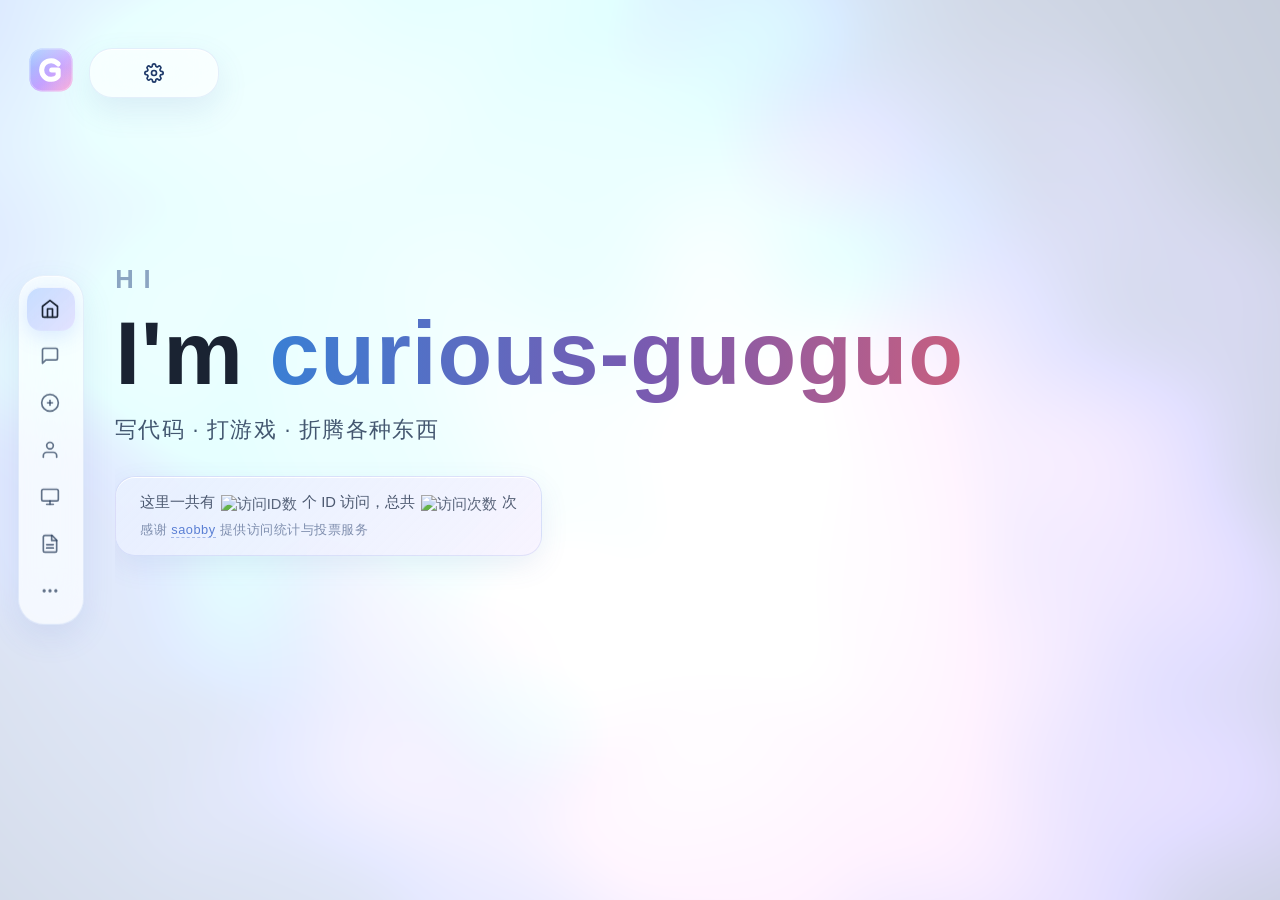
==== index.html @ ee088d53 "Add files via upload" ====
<!DOCTYPE html>
<html lang="zh-CN">
<head>
<meta charset="UTF-8">
<meta name="viewport" content="width=device-width, initial-scale=1.0, viewport-fit=cover">
<meta name="description" content="curious-guoguo 个人主页">
<meta name="author" content="curious-guoguo">
<title>curious-guoguo | 首页</title>
<link rel="icon" href="logo.svg" type="image/svg+xml">
<script>
  try {
    if (localStorage.getItem('site_lang') === 'en') {
      document.documentElement.classList.add('lang-en-pending');
      document.documentElement.lang = 'en';
    }
    var pref = localStorage.getItem('site_theme') || 'auto';
    var isDark = pref === 'dark' || (pref === 'auto' && window.matchMedia('(prefers-color-scheme: dark)').matches);
    if (!isDark) document.documentElement.dataset.theme = 'light';
  } catch (e) {}
</script>
<link rel="stylesheet" href="style.css">
</head>
<body>

<canvas id="bg-canvas" aria-hidden="true"></canvas>

<a href="#" class="site-logo" id="siteLogo" aria-label="Home">
  <img src="logo.svg" alt="" draggable="false">
</a>

<aside class="sidebar" id="sidebar">
  <ul class="sidebar-menu">
    <li><a href="#" data-slide="0" class="active">
      <svg class="icon" viewBox="0 0 24 24" fill="none" stroke="currentColor" stroke-width="2" stroke-linecap="round" stroke-linejoin="round"><path d="M3 9l9-7 9 7v11a2 2 0 0 1-2 2H5a2 2 0 0 1-2-2z"></path><polyline points="9 22 9 12 15 12 15 22"></polyline></svg>
      <span class="label" data-i18n="nav_home">首页</span></a></li>
    <li><a href="#" data-slide="1">
      <svg class="icon" viewBox="0 0 24 24" fill="none" stroke="currentColor" stroke-width="2" stroke-linecap="round" stroke-linejoin="round"><path d="M21 15a2 2 0 0 1-2 2H7l-4 4V5a2 2 0 0 1 2-2h14a2 2 0 0 1 2 2z"></path></svg>
      <span class="label" data-i18n="nav_guestbook">留言板</span></a></li>
    <li><a href="#" data-slide="2">
      <svg class="icon" viewBox="0 0 24 24" fill="none" stroke="currentColor" stroke-width="2" stroke-linecap="round" stroke-linejoin="round"><path d="M9 12h6"></path><path d="M12 9v6"></path><circle cx="12" cy="12" r="10"></circle></svg>
      <span class="label" data-i18n="nav_vote">打榜</span></a></li>
    <li><a href="#" data-slide="3">
      <svg class="icon" viewBox="0 0 24 24" fill="none" stroke="currentColor" stroke-width="2" stroke-linecap="round" stroke-linejoin="round"><path d="M20 21v-2a4 4 0 0 0-4-4H8a4 4 0 0 0-4 4v2"></path><circle cx="12" cy="7" r="4"></circle></svg>
      <span class="label" data-i18n="nav_about">关于我</span></a></li>
    <li><a href="#" data-slide="4">
      <svg class="icon" viewBox="0 0 24 24" fill="none" stroke="currentColor" stroke-width="2" stroke-linecap="round" stroke-linejoin="round"><rect x="2" y="3" width="20" height="14" rx="2" ry="2"></rect><line x1="8" y1="21" x2="16" y2="21"></line><line x1="12" y1="17" x2="12" y2="21"></line></svg>
      <span class="label" data-i18n="nav_arcade">游乐场</span></a></li>
    <li><a href="#" data-slide="5">
      <svg class="icon" viewBox="0 0 24 24" fill="none" stroke="currentColor" stroke-width="2" stroke-linecap="round" stroke-linejoin="round"><path d="M14.5 2H6a2 2 0 0 0-2 2v16a2 2 0 0 0 2 2h12a2 2 0 0 0 2-2V7.5L14.5 2z"></path><polyline points="14 2 14 8 20 8"></polyline><line x1="16" y1="13" x2="8" y2="13"></line><line x1="16" y1="17" x2="8" y2="17"></line></svg>
      <span class="label" data-i18n="nav_tools">百宝箱</span></a></li>
    <li><a href="#" data-slide="6">
      <svg class="icon" viewBox="0 0 24 24" fill="none" stroke="currentColor" stroke-width="2" stroke-linecap="round" stroke-linejoin="round"><circle cx="12" cy="12" r="1"></circle><circle cx="19" cy="12" r="1"></circle><circle cx="5" cy="12" r="1"></circle></svg>
      <span class="label" data-i18n="nav_secret">隐藏关</span></a></li>
  </ul>
</aside>

<div class="mobile-drawer-overlay" id="mobileDrawerOverlay"></div>

<nav class="mobile-bottom-nav" id="mobileBottomNav">
  <div class="nav-shortcuts">
    <a href="#" class="nav-item active" data-slide="0">
      <svg viewBox="0 0 24 24" fill="none" stroke="currentColor" stroke-width="2" stroke-linecap="round" stroke-linejoin="round"><path d="M3 9l9-7 9 7v11a2 2 0 0 1-2 2H5a2 2 0 0 1-2-2z"></path><polyline points="9 22 9 12 15 12 15 22"></polyline></svg>
      <span data-i18n="nav_home">首页</span>
    </a>
    <a href="#" class="nav-item" data-slide="1">
      <svg viewBox="0 0 24 24" fill="none" stroke="currentColor" stroke-width="2" stroke-linecap="round" stroke-linejoin="round"><path d="M21 15a2 2 0 0 1-2 2H7l-4 4V5a2 2 0 0 1 2-2h14a2 2 0 0 1 2 2z"></path></svg>
      <span data-i18n="nav_guestbook">留言板</span>
    </a>
    <a href="#" class="nav-item" data-slide="4">
      <svg viewBox="0 0 24 24" fill="none" stroke="currentColor" stroke-width="2" stroke-linecap="round" stroke-linejoin="round"><rect x="2" y="3" width="20" height="14" rx="2" ry="2"></rect><line x1="8" y1="21" x2="16" y2="21"></line><line x1="12" y1="17" x2="12" y2="21"></line></svg>
      <span data-i18n="nav_arcade">游乐场</span>
    </a>
    <div class="nav-item" id="mobileMoreBtn" role="button" tabindex="0"
         aria-expanded="false" aria-controls="mobileNavExpanded" aria-label="More">
      <svg viewBox="0 0 24 24" fill="none" stroke="currentColor" stroke-width="2" stroke-linecap="round" stroke-linejoin="round"><circle cx="12" cy="12" r="1"></circle><circle cx="19" cy="12" r="1"></circle><circle cx="5" cy="12" r="1"></circle></svg>
      <span data-i18n="nav_more">更多</span>
    </div>
  </div>

  <div class="nav-expanded" id="mobileNavExpanded" aria-hidden="true">
    <div class="drawer-divider"></div>

    <!-- 九宫格（含设置格，跨两列） -->
    <div class="grid-menu" id="mobileGridMenu">
      <a href="#" data-slide="0" class="grid-item">
        <svg viewBox="0 0 24 24" fill="none" stroke="currentColor" stroke-width="2" stroke-linecap="round" stroke-linejoin="round"><path d="M3 9l9-7 9 7v11a2 2 0 0 1-2 2H5a2 2 0 0 1-2-2z"></path><polyline points="9 22 9 12 15 12 15 22"></polyline></svg>
        <span data-i18n="nav_home">首页</span>
      </a>
      <a href="#" data-slide="1" class="grid-item">
        <svg viewBox="0 0 24 24" fill="none" stroke="currentColor" stroke-width="2" stroke-linecap="round" stroke-linejoin="round"><path d="M21 15a2 2 0 0 1-2 2H7l-4 4V5a2 2 0 0 1 2-2h14a2 2 0 0 1 2 2z"></path></svg>
        <span data-i18n="nav_guestbook">留言板</span>
      </a>
      <a href="#" data-slide="4" class="grid-item">
        <svg viewBox="0 0 24 24" fill="none" stroke="currentColor" stroke-width="2" stroke-linecap="round" stroke-linejoin="round"><rect x="2" y="3" width="20" height="14" rx="2" ry="2"></rect><line x1="8" y1="21" x2="16" y2="21"></line><line x1="12" y1="17" x2="12" y2="21"></line></svg>
        <span data-i18n="nav_arcade">游乐场</span>
      </a>
      <a href="#" data-slide="2" class="grid-item">
        <svg viewBox="0 0 24 24" fill="none" stroke="currentColor" stroke-width="2" stroke-linecap="round" stroke-linejoin="round"><path d="M9 12h6"></path><path d="M12 9v6"></path><circle cx="12" cy="12" r="10"></circle></svg>
        <span data-i18n="nav_vote">打榜</span>
      </a>
      <a href="#" data-slide="3" class="grid-item">
        <svg viewBox="0 0 24 24" fill="none" stroke="currentColor" stroke-width="2" stroke-linecap="round" stroke-linejoin="round"><path d="M20 21v-2a4 4 0 0 0-4-4H8a4 4 0 0 0-4 4v2"></path><circle cx="12" cy="7" r="4"></circle></svg>
        <span data-i18n="nav_about">关于我</span>
      </a>
      <a href="#" data-slide="5" class="grid-item">
        <svg viewBox="0 0 24 24" fill="none" stroke="currentColor" stroke-width="2" stroke-linecap="round" stroke-linejoin="round"><path d="M14.5 2H6a2 2 0 0 0-2 2v16a2 2 0 0 0 2 2h12a2 2 0 0 0 2-2V7.5L14.5 2z"></path><polyline points="14 2 14 8 20 8"></polyline><line x1="16" y1="13" x2="8" y2="13"></line><line x1="16" y1="17" x2="8" y2="17"></line></svg>
        <span data-i18n="nav_tools">百宝箱</span>
      </a>
      <a href="#" data-slide="6" class="grid-item">
        <svg viewBox="0 0 24 24" fill="none" stroke="currentColor" stroke-width="2" stroke-linecap="round" stroke-linejoin="round"><circle cx="12" cy="12" r="1"></circle><circle cx="19" cy="12" r="1"></circle><circle cx="5" cy="12" r="1"></circle></svg>
        <span data-i18n="nav_secret">隐藏关</span>
      </a>
      <button type="button" class="grid-item grid-item-settings" id="mobileSettingsBtn" aria-expanded="false">
        <svg viewBox="0 0 24 24" fill="none" stroke="currentColor" stroke-width="2" stroke-linecap="round" stroke-linejoin="round">
          <circle cx="12" cy="12" r="3"></circle>
          <path d="M19.4 15a1.65 1.65 0 0 0 .33 1.82l.06.06a2 2 0 0 1-2.83 2.83l-.06-.06a1.65 1.65 0 0 0-1.82-.33 1.65 1.65 0 0 0-1 1.51V21a2 2 0 0 1-4 0v-.09A1.65 1.65 0 0 0 9 19.4a1.65 1.65 0 0 0-1.82.33l-.06.06a2 2 0 0 1-2.83-2.83l.06-.06a1.65 1.65 0 0 0 .33-1.82 1.65 1.65 0 0 0-1.51-1H3a2 2 0 0 1 0-4h.09A1.65 1.65 0 0 0 4.6 9a1.65 1.65 0 0 0-.33-1.82l-.06-.06a2 2 0 0 1 2.83-2.83l.06.06a1.65 1.65 0 0 0 1.82.33H9a1.65 1.65 0 0 0 1-1.51V3a2 2 0 0 1 4 0v.09a1.65 1.65 0 0 0 1 1.51 1.65 1.65 0 0 0 1.82-.33l.06-.06a2 2 0 0 1 2.83 2.83l-.06.06a1.65 1.65 0 0 0-.33 1.82V9a1.65 1.65 0 0 0 1.51 1H21a2 2 0 0 1 0 4h-.09a1.65 1.65 0 0 0-1.51 1z"></path>
        </svg>
        <span data-i18n="settings_label">设置</span>
      </button>
    </div>

    <!-- 移动端设置面板（A：九宫格替换） -->
    <div class="mobile-settings-panel is-hidden" id="mobileSettingsPanel">
      <button type="button" class="mobile-settings-back" id="mobileSettingsBack">
        <svg viewBox="0 0 24 24" width="18" height="18" fill="none" stroke="currentColor" stroke-width="2" stroke-linecap="round" stroke-linejoin="round"><polyline points="15 18 9 12 15 6"></polyline></svg>
        <span data-i18n="settings_back">返回</span>
      </button>
      <div class="mobile-settings-group">
        <button type="button" class="mobile-settings-trigger" data-target="mobileSubLang" aria-expanded="false">
          <svg viewBox="0 0 24 24" width="18" height="18" fill="none" stroke="currentColor" stroke-width="2" stroke-linecap="round" stroke-linejoin="round"><circle cx="12" cy="12" r="10"></circle><line x1="2" y1="12" x2="22" y2="12"></line><path d="M12 2a15.3 15.3 0 0 1 4 10 15.3 15.3 0 0 1-4 10 15.3 15.3 0 0 1-4-10 15.3 15.3 0 0 1 4-10z"></path></svg>
          <span data-i18n="settings_lang">语言</span>
          <svg class="chevron" viewBox="0 0 24 24" width="16" height="16" fill="none" stroke="currentColor" stroke-width="2" stroke-linecap="round" stroke-linejoin="round"><polyline points="6 9 12 15 18 9"></polyline></svg>
        </button>
        <div class="mobile-settings-sub" id="mobileSubLang"></div>
      </div>
      <div class="mobile-settings-group">
        <button type="button" class="mobile-settings-trigger" data-target="mobileSubTheme" aria-expanded="false">
          <svg viewBox="0 0 24 24" width="18" height="18" fill="none" stroke="currentColor" stroke-width="2" stroke-linecap="round" stroke-linejoin="round"><circle cx="12" cy="12" r="10"></circle><path d="M12 2a7 7 0 0 0 0 14c1.5 0 2-1 2-2s-.5-1-2-1a5 5 0 0 1 0-10z" fill="currentColor" stroke="none"></path></svg>
          <span data-i18n="settings_theme">外观</span>
          <svg class="chevron" viewBox="0 0 24 24" width="16" height="16" fill="none" stroke="currentColor" stroke-width="2" stroke-linecap="round" stroke-linejoin="round"><polyline points="6 9 12 15 18 9"></polyline></svg>
        </button>
        <div class="mobile-settings-sub" id="mobileSubTheme"></div>
      </div>
    </div>
  </div>
</nav>

<main class="deck" id="deck">

  <section class="slide active">
    <div class="slide-body hero-body">
      <div class="hero">
        <div class="hero-greet rise">Hi</div>
        <h1 class="hero-title rise">I'm <span class="grad">curious-guoguo</span></h1>
        <p class="hero-sub rise" data-i18n="hero_sub">写代码 · 打游戏 · 折腾各种东西</p>

        <div class="home-stat rise">
          <div class="visit">
            <span data-i18n="home_visit_1">这里一共有</span>
            <img src="https://w.saobby.com/w/50x439dc" alt="访问ID数" data-i18n-alt="alt_visit_id">
            <span data-i18n="home_visit_2">个 ID 访问，总共</span>
            <img src="https://w.saobby.com/w/x6o8wm41" alt="访问次数" data-i18n-alt="alt_visit_count">
            <span data-i18n="home_visit_3">次</span>
          </div>
          <div class="thanks" data-i18n-html="home_thanks">感谢 <a href="https://www.saobby.com/" target="_blank" rel="noopener">saobby</a> 提供访问统计与投票服务</div>
        </div>
      </div>
    </div>
  </section>

  <section class="slide">
    <h2 class="slide-title" data-i18n="nav_guestbook">留言板</h2>
    <div class="slide-body">
      <div class="giscus" style="margin-top: 1rem;">
        <noscript>留言板需要 JavaScript 支持。</noscript>
      </div>
    </div>
  </section>

  <section class="slide">
    <h2 class="slide-title" data-i18n="title_vote">打榜投票</h2>
    <div class="slide-body">
      <div class="vote-grid">
        <a class="vote-card" href="https://vote.saobby.com/v/maNz2mYg/0" target="_blank" rel="noopener">
          <div class="vote-thumb"><img src="https://vote.saobby.com/i/maNz2mYg/0" alt="蒟蒻" data-i18n-alt="vote_1" loading="lazy"></div>
          <div class="vote-info"><span class="vote-name" data-i18n="vote_1">蒟蒻</span><span class="vote-btn" data-i18n="vote_btn">去投票 →</span></div>
        </a>
        <a class="vote-card" href="https://vote.saobby.com/v/maNz2mYg/1" target="_blank" rel="noopener">
          <div class="vote-thumb"><img src="https://vote.saobby.com/i/maNz2mYg/1" alt="老六" data-i18n-alt="vote_2" loading="lazy"></div>
          <div class="vote-info"><span class="vote-name" data-i18n="vote_2">老六</span><span class="vote-btn" data-i18n="vote_btn">去投票 →</span></div>
        </a>
        <a class="vote-card" href="https://vote.saobby.com/v/maNz2mYg/2" target="_blank" rel="noopener">
          <div class="vote-thumb"><img src="https://vote.saobby.com/i/maNz2mYg/2" alt="大佬六" data-i18n-alt="vote_3" loading="lazy"></div>
          <div class="vote-info"><span class="vote-name" data-i18n="vote_3">大佬六</span><span class="vote-btn" data-i18n="vote_btn">去投票 →</span></div>
        </a>
      </div>
    </div>
  </section>

  <section class="slide">
    <h2 class="slide-title" data-i18n="nav_about">关于我</h2>
    <div class="slide-body">
      <div class="card-container">
        <a class="link-card" href="https://space.bilibili.com/3546821257333694" target="_blank" rel="noopener">
          <div class="link-title">
            <img src="https://www.bilibili.com/favicon.ico" class="card-favicon" alt="Bilibili">
            bilibili
          </div>
          <div class="desc" data-i18n="desc_bili">我的B站个人空间</div>
        </a>
        <a class="link-card" href="https://github.com/curious-guoguo" target="_blank" rel="noopener">
          <div class="link-title">
            <img src="https://github.com/favicon.ico" class="card-favicon" alt="GitHub">
            GitHub
          </div>
          <div class="desc" data-i18n="desc_github">我的开源代码仓库</div>
        </a>
        <a class="link-card" href="https://www.ccw.site/student/685528f84b57da1266fa5bab" target="_blank" rel="noopener">
          <div class="link-title">
            <img src="https://m.ccw.site/community/images/head-logo-v3.png" class="card-logo-wide" alt="CCW">
            <span data-i18n="card_ccw">共创世界</span>
          </div>
          <div class="desc" data-i18n="desc_ccw">共创世界个人主页</div>
        </a>
        <a class="link-card" href="https://www.luogu.com.cn/user/949470" target="_blank" rel="noopener">
          <div class="link-title">
            <img src="https://www.luogu.com.cn/favicon.ico" class="card-favicon" alt="Luogu">
            <span data-i18n="card_luogu">洛谷</span>
          </div>
          <div class="desc" data-i18n="desc_luogu">洛谷编程平台个人主页</div>
        </a>
        <a class="link-card" href="mailto:guoguogg2014@163.com">
          <div class="link-title">
            <svg class="card-icon" viewBox="0 0 24 24" fill="none" stroke="currentColor" stroke-width="2" stroke-linecap="round" stroke-linejoin="round"><path d="M4 4h16c1.1 0 2 .9 2 2v12c0 1.1-.9 2-2 2H4c-1.1 0-2-.9-2-2V6c0-1.1.9-2 2-2z"></path><polyline points="22,6 12,13 2,6"></polyline></svg>
            <span data-i18n="card_email">联系邮箱</span>
          </div>
          <div class="desc">guoguogg2014@163.com</div>
        </a>
      </div>
    </div>
  </section>

  <section class="slide">
    <h2 class="slide-title" data-i18n="nav_arcade">游乐场</h2>
    <div class="slide-body">
      <div class="card-container">
        <div class="link-card" role="button" tabindex="0" data-copy="chrome://dino/">
          <div class="link-title" data-i18n="card_dino">chrome小恐龙</div>
          <div class="desc" data-i18n="desc_dino">点击复制链接后用 Chrome 打开</div>
        </div>
        <a class="link-card" href="https://tafang123.com/" target="_blank" rel="noopener">
          <div class="link-title" data-i18n="card_td1">塔防（1）</div>
          <div class="desc" data-i18n="desc_td1">经典塔防小游戏</div>
        </a>
        <a class="link-card" href="https://yorg.io/" target="_blank" rel="noopener">
          <div class="link-title">
            <img src="https://yorg.io/favicon.ico" class="card-favicon" alt="Yorg">
            <span data-i18n="card_td2">塔防（2）</span>
          </div>
          <div class="desc" data-i18n="desc_td2">Yorg 塔防在线游玩</div>
        </a>
        <a class="link-card" href="https://yorg3.io/" target="_blank" rel="noopener">
          <div class="link-title">
            <img src="https://yorg3.io/favicon.ico" class="card-favicon" alt="Yorg3">
            <span data-i18n="card_td3">塔防（3）</span>
          </div>
          <div class="desc" data-i18n="desc_td3">Yorg3 塔防游戏</div>
        </a>
        <a class="link-card" href="https://florr.io/" target="_blank" rel="noopener">
          <div class="link-title">
            <img src="https://florr.io/favicon.ico" class="card-favicon" alt="Florr">
            <span data-i18n="card_florr">花朵</span>
          </div>
          <div class="desc" data-i18n="desc_florr">Florr.io 花朵生存游戏</div>
        </a>
        <a class="link-card" href="https://poki.com" target="_blank" rel="noopener">
          <div class="link-title">
            <img src="https://poki.com/favicon.ico" class="card-favicon" alt="Poki">
            poki
          </div>
          <div class="desc" data-i18n="desc_poki">在线免费小游戏平台</div>
        </a>
        <a class="link-card" href="https://slay.one/" target="_blank" rel="noopener">
          <div class="link-title">slay.one</div>
          <div class="desc" data-i18n="desc_slay">多人在线射击 IO 游戏</div>
        </a>
      </div>
    </div>
  </section>

  <section class="slide">
    <h2 class="slide-title" data-i18n="nav_tools">百宝箱</h2>
    <div class="slide-body">
      <div class="card-container">
        <a class="link-card" href="https://tool.lu/" target="_blank" rel="noopener">
          <div class="link-title">
            <img src="https://tool.lu/favicon.ico" class="card-favicon" alt="Tool.lu">
            <span data-i18n="card_tool1">综合工具箱</span>
          </div>
          <div class="desc" data-i18n="desc_tool1">tool.lu 在线工具集</div>
        </a>
        <a class="link-card" href="https://ssoier.cn/" target="_blank" rel="noopener">
          <div class="link-title">
            <img src="https://ssoier.cn/favicon.ico" class="card-favicon" alt="Ssoier">
            <span data-i18n="card_tool2">信奥工具</span>
          </div>
          <div class="desc" data-i18n="desc_tool2">ssoier 学习与工具站</div>
        </a>
        <a class="link-card" href="https://www.saobby.com/" target="_blank" rel="noopener">
          <div class="link-title">
            <img src="https://www.saobby.com/favicon.ico" class="card-favicon" alt="Saobby">
            <span data-i18n="card_tool3">建站工具</span>
          </div>
          <div class="desc" data-i18n="desc_tool3">saobby 建站服务平台</div>
        </a>
        <a class="link-card" href="https://note.ms/" target="_blank" rel="noopener">
          <div class="link-title" data-i18n="card_tool4">云端剪贴板</div>
          <div class="desc" data-i18n="desc_tool4">note.ms 在线文本分享</div>
        </a>
        <a class="link-card" href="https://easychuan.cn/" target="_blank" rel="noopener">
          <div class="link-title">
            <img src="https://static.easychuan.cn/favicon.png" class="card-favicon" alt="EasyChuan">
            <span data-i18n="card_tool5">轻松传</span>
          </div>
          <div class="desc" data-i18n="desc_tool5">跨设备文件极速传输</div>
        </a>
        <a class="link-card" href="https://chat.deepseek.com/sign_in" target="_blank" rel="noopener">
          <div class="link-title">
            <img src="https://fe-static.deepseek.com/chat/favicon.svg" class="card-favicon" alt="DeepSeek">
            DeepSeek AI
          </div>
          <div class="desc" data-i18n="desc_tool6">深度求索对话大模型</div>
        </a>
      </div>
    </div>
  </section>

  <section class="slide" id="other-slide">
    <h2 class="slide-title" data-i18n="nav_secret">隐藏关</h2>
    <div class="slide-body" id="otherSlideBody">
      <div class="card-container" id="otherContainer" style="position: relative;">
        <div class="link-card" id="trapCard" role="button" tabindex="0"
             aria-label="长按 3 秒解锁隐藏彩蛋"
             style="position: relative; overflow: hidden;">
          <div class="link-title" style="color: #ff7b7b;" data-i18n="card_trap">千万别点</div>
          <div id="trapProgress" style="position: absolute; bottom: 0; left: 0; height: 4px; width: 0%; background: #ff4d4d; transition: width 0.05s linear;"></div>
        </div>
        <div id="festival-cards-holder" style="display: contents;"></div>
      </div>
    </div>
  </section>
</main>

<script src="lang.js"></script>
<script src="main.js"></script>
</body>
</html>
---- style.css ----
/* =========================================================
   基础
   ========================================================= */
* { margin: 0; padding: 0; box-sizing: border-box; }

:root {
  --ink: #eef3ff;
  --ink-2: rgba(230, 238, 255, .82);
  --ink-3: rgba(190, 205, 230, .58);
  --accent: #9cc4ff;
  --bounce: cubic-bezier(.34, 1.56, .64, 1);
  --bounce-soft: cubic-bezier(.22, 1.2, .36, 1);

  --slide-pad-top: clamp(30px, 5vh, 64px);
  --slide-title-size: clamp(1.8rem, 3.2vw, 2.7rem);
  --slide-title-line: 1.2;
}

html, body {
  height: 100%;
  min-height: -webkit-fill-available;
  overscroll-behavior: none;
}

body {
  font-family: -apple-system, "PingFang SC", "Microsoft YaHei", sans-serif;
  background: #05070d;
  color: var(--ink);
  overflow: hidden;
  -webkit-tap-highlight-color: transparent;
  user-select: none;
  -webkit-user-select: none;
  -webkit-touch-callout: none;
}

html.lang-en-pending [data-i18n],
html.lang-en-pending [data-i18n-html] { visibility: hidden; }

#bg-canvas {
  position: fixed; top: 0; left: 0;
  width: 100vw;
  height: 100vh;
  height: 100dvh;
  z-index: -2; pointer-events: none;
}

/* =========================================================
   站点 Logo
   ========================================================= */
.site-logo {
  position: fixed;
  top: calc(var(--slide-pad-top) + var(--slide-title-size) * var(--slide-title-line) / 2 - 23px);
  left: calc(28px + env(safe-area-inset-left, 0px));
  width: 46px;
  height: 46px;
  z-index: 1000;
  display: flex;
  align-items: center;
  justify-content: center;
  transition: transform .4s var(--bounce);
  -webkit-tap-highlight-color: transparent;
}
.site-logo img {
  width: 100%;
  height: 100%;
  object-fit: contain;
  display: block;
  user-select: none;
  -webkit-user-drag: none;
}
.site-logo:hover  { transform: scale(1.08) rotate(-8deg); }
.site-logo:active { transform: scale(.94); }

.card-favicon { width: 20px; height: 20px; flex: 0 0 20px; object-fit: contain; }
.card-logo-wide { height: 20px; width: auto; max-width: 60px; flex: 0 0 auto; object-fit: contain; }

/* =========================================================
   桌面端侧边栏
   ========================================================= */
.sidebar {
  position: fixed;
  left: calc(18px + env(safe-area-inset-left, 0px));
  top: 50%; transform: translateY(-50%);
  width: 66px; max-height: calc(100vh - 80px); padding: .7rem .5rem;
  border-radius: 26px;
  background: rgba(255,255,255,.08);
  backdrop-filter: blur(24px) saturate(180%); -webkit-backdrop-filter: blur(24px) saturate(180%);
  border: 1px solid rgba(255,255,255,.15);
  box-shadow: 0 20px 60px rgba(0,0,0,.45), inset 0 1px 0 rgba(255,255,255,.35);
  overflow-x: hidden; overflow-y: auto;
  transition: width .38s var(--bounce-soft); z-index: 120;
}
.sidebar::-webkit-scrollbar { width: 0; }
.sidebar:hover { width: 208px; }

.sidebar-menu { list-style: none; display: flex; flex-direction: column; gap: 3px; }
.sidebar-menu a {
  display: flex; align-items: center; gap: 13px;
  height: 44px; padding: 0 13px; border-radius: 14px;
  color: rgba(220, 232, 255, .72); text-decoration: none;
  white-space: nowrap; font-size: .95rem;
  transition: background .25s, color .25s, transform .35s var(--bounce);
}
.sidebar-menu a:hover { background: rgba(255,255,255,.1); color: #fff; transform: translateX(3px); }
.sidebar-menu a.active {
  background: linear-gradient(135deg, rgba(140,180,255,.30), rgba(196,160,255,.20));
  color: #fff; box-shadow: inset 0 1px 0 rgba(255,255,255,.35), 0 6px 20px rgba(120,160,255,.22);
}
.sidebar-menu .icon { width: 20px; height: 20px; flex: 0 0 20px; transition: transform .35s var(--bounce); }
.sidebar-menu a:hover .icon { transform: scale(1.08); }
.sidebar-menu .label { opacity: 0; transform: translateX(-6px); transition: opacity .2s .04s, transform .3s var(--bounce-soft); }
.sidebar:hover .label { opacity: 1; transform: translateX(0); }

.mobile-bottom-nav, .mobile-drawer-overlay { display: none; }

/* =========================================================
   舞台 / 幻灯片
   ========================================================= */
.deck {
  position: relative; width: 100vw;
  height: 100vh;
  height: 100dvh;
  overflow: hidden; isolation: isolate;
}

.slide {
  position: absolute; inset: 0; display: flex; flex-direction: column;
  padding: var(--slide-pad-top) clamp(20px, 4vw, 56px) 0 clamp(104px, 9vw, 134px);
  opacity: 0; visibility: hidden; transform: translateY(16px) scale(.988);
  transition: opacity .42s ease, transform .55s var(--bounce-soft), visibility 0s .42s, padding-left .38s var(--bounce-soft);
  overflow: hidden; z-index: 1;
  will-change: padding-left;
}
.slide.active {
  opacity: 1; visibility: visible; transform: none;
  transition: opacity .5s ease, transform .6s var(--bounce-soft), visibility 0s, padding-left .38s var(--bounce-soft);
  z-index: 2;
}
.sidebar:hover ~ .deck .slide { padding-left: 276px; }

.slide-body {
  flex: 1; min-height: 0; overflow-y: auto; overflow-x: hidden;
  -webkit-overflow-scrolling: touch;
  padding-bottom: 104px; padding-right: 6px;
  scrollbar-width: thin; scrollbar-color: rgba(140,180,255,.3) transparent;
  user-select: text;
  -webkit-user-select: text;
}
.slide-body::-webkit-scrollbar { width: 8px; }
.slide-body::-webkit-scrollbar-track { background: transparent; }
.slide-body::-webkit-scrollbar-thumb { background: rgba(140,180,255,.28); border-radius: 4px; }
.slide-body::-webkit-scrollbar-thumb:hover { background: rgba(140,180,255,.45); }

.slide-title {
  font-size: var(--slide-title-size);
  line-height: var(--slide-title-line);
  font-weight: 800;
  letter-spacing: .01em; margin-bottom: 1.6rem; flex: 0 0 auto;
  background: linear-gradient(90deg, #eef3ff, #b9d0ff 60%, #d4bcff);
  -webkit-background-clip: text; background-clip: text; -webkit-text-fill-color: transparent;
}

/* =========================================================
   卡片
   ========================================================= */
.card-container {
  display: grid;
  grid-template-columns: repeat(auto-fill, minmax(238px, 1fr));
  gap: 1rem;
  align-items: start;
}

.link-card {
  position: relative; display: block; padding: 1.15rem 1.25rem; border-radius: 20px;
  text-decoration: none; color: inherit; cursor: pointer; overflow: hidden;
  background: linear-gradient(135deg, rgba(255,255,255,.12) 0%, rgba(255,255,255,.03) 100%);
  border: 1px solid rgba(255,255,255,.15);
  box-shadow: 0 10px 30px rgba(0,0,0,.3), inset 0 1px 0 rgba(255,255,255,.2);
  transition: transform .38s var(--bounce), box-shadow .38s, border-color .38s, background .38s;
  touch-action: manipulation;
}
.link-card:hover {
  transform: translateY(-6px) scale(1.012);
  background: linear-gradient(135deg, rgba(255,255,255,.18) 0%, rgba(255,255,255,.06) 100%);
  border-color: rgba(255,255,255,.3);
  box-shadow: 0 20px 40px rgba(0,0,0,.5), inset 0 1px 0 rgba(255,255,255,.4);
}
.link-card:active { transform: translateY(-2px) scale(.998); }
.link-title { display: flex; align-items: center; gap: 10px; font-size: 1.02rem; font-weight: 600; color: #dce9ff; line-height: 1.35; }
.card-icon { width: 21px; height: 21px; flex: 0 0 21px; color: var(--accent); }
.link-card .desc { font-size: .84rem; color: var(--ink-3); margin-top: .55rem; line-height: 1.55; }

.link-card[role="button"]:focus-visible {
  outline: 2px solid var(--accent);
  outline-offset: 3px;
}

#trapCard {
  user-select: none;
  -webkit-user-select: none;
  -webkit-touch-callout: none;
}

/* =========================================================
   首页 & 投票
   ========================================================= */
.hero-body { display: flex; }
.hero {
  flex: 1; display: flex; flex-direction: column; justify-content: center; gap: .5rem;
  padding-bottom: 20px;
}
.hero-greet { font-size: clamp(1.2rem, 2vw, 1.6rem); letter-spacing: .38em; text-transform: uppercase; color: rgba(200, 218, 255, .55); font-weight: 600; margin-bottom: .2rem; }
.hero-title { font-size: clamp(2.8rem, 7vw, 5.6rem); font-weight: 900; line-height: 1.06; letter-spacing: .01em; }
.grad { background: linear-gradient(90deg, #8fc4ff, #c4a0ff 60%, #ffb3d9); -webkit-background-clip: text; background-clip: text; -webkit-text-fill-color: transparent; }
.hero-sub { font-size: clamp(1.05rem, 1.7vw, 1.4rem); color: var(--ink-2); margin-top: .4rem; letter-spacing: .06em; }

.home-stat {
  margin-top: 1.5rem; display: inline-flex; flex-direction: column; gap: .55rem; align-self: flex-start;
  padding: 1rem 1.5rem; border-radius: 20px;
  background: linear-gradient(135deg, rgba(255,255,255,.12) 0%, rgba(255,255,255,.03) 100%);
  border: 1px solid rgba(255,255,255,.15);
  box-shadow: 0 10px 30px rgba(0,0,0,.3), inset 0 1px 0 rgba(255,255,255,.2);
}
.visit { display: flex; align-items: center; flex-wrap: wrap; gap: .35rem; font-size: .92rem; color: var(--ink-2); }
.visit img { height: 20px; width: auto; object-fit: contain; vertical-align: middle; opacity: .92; position: relative; top: 2px; }
.thanks { font-size: .8rem; color: var(--ink-3); letter-spacing: .04em; }
.thanks a { color: var(--accent); text-decoration: none; border-bottom: 1px dashed rgba(156,196,255,.5); }
.thanks a:hover { color: #fff; }

.vote-grid { display: inline-grid; grid-template-columns: max-content; gap: 1rem; max-width: 100%; }
.vote-card {
  width: 100%; display: flex; flex-direction: column; padding: .75rem 1.25rem;
  border-radius: 18px; text-decoration: none; color: inherit; overflow: hidden;
  background: linear-gradient(135deg, rgba(255,255,255,.12) 0%, rgba(255,255,255,.03) 100%);
  border: 1px solid rgba(255,255,255,.15);
  box-shadow: 0 10px 30px rgba(0,0,0,.3), inset 0 1px 0 rgba(255,255,255,.2);
  transition: transform .4s var(--bounce), box-shadow .38s, border-color .38s, background .38s;
}
.vote-card:hover {
  transform: translateY(-4px);
  background: linear-gradient(135deg, rgba(255,255,255,.18) 0%, rgba(255,255,255,.06) 100%);
  border-color: rgba(255,255,255,.3);
  box-shadow: 0 20px 40px rgba(0,0,0,.5), inset 0 1px 0 rgba(255,255,255,.4);
}
.vote-thumb { height: 60px; min-width: 80px; align-self: center; border-radius: 8px; overflow: hidden; }
.vote-thumb img { display: block; height: 60px; width: 100%; object-fit: contain; border-radius: 8px; transition: transform .6s var(--bounce-soft); filter: invert(1); }
.vote-card:hover .vote-thumb img { transform: scale(1.03); }
.vote-info { display: flex; align-items: center; justify-content: center; gap: 1rem; padding-top: .8rem; }
.vote-name { font-size: 1.5rem; font-weight: 700; color: #eaf2ff; letter-spacing: .02em; }
.vote-btn {
  font-size: 1rem; padding: .55rem 1.5rem; border-radius: 999px;
  background: rgba(156,196,255,.16); border: 1px solid rgba(156,196,255,.35);
  color: #cfe1ff; white-space: nowrap; transition: background .25s, color .25s;
}
.vote-card:hover .vote-btn { background: rgba(156,196,255,.3); color: #fff; }

/* =========================================================
   全屏报错层 & 节日特效层
   ========================================================= */
.fatal-error-overlay {
  position: fixed; inset: 0; z-index: 99999;
  display: flex; flex-direction: column; align-items: center; justify-content: center;
  font-family: sans-serif; animation: fadeIn .2s ease forwards;
  pointer-events: auto; cursor: pointer;
}
.fatal-error-overlay.blue-screen { background: #0078D7; color: white; }
.fatal-error-overlay.mac-screen { background: #000; color: white; }
.fatal-error-overlay.screen-404 { background: #0a0f1a; color: #eef3ff; }

.fatal-error-overlay h1 { font-size: 8rem; margin-bottom: 1rem; }
.fatal-error-overlay p { font-size: 1.5rem; letter-spacing: .1em; }

.mac-spinner {
  width: 40px; height: 40px;
  border: 4px solid #ccc;
  border-top-color: transparent;
  border-radius: 50%;
  animation: spin 1s linear infinite;
  margin-bottom: 20px;
}

.effect-overlay {
  position: fixed; inset: 0; z-index: 8000; pointer-events: none; transition: opacity 1s;
}
.falling-emoji {
  position: absolute; top: -50px; font-size: 2rem; animation: fallDown linear forwards;
}
.bouncing-emoji {
  position: absolute; font-size: 2.5rem; animation: bounceAround 2s linear forwards;
}

@keyframes fallDown {
  0% { transform: translateY(0) rotate(0deg); opacity: 1; }
  100% { transform: translateY(110vh) rotate(360deg); opacity: 0.5; }
}
@keyframes bounceAround {
  0% { transform: translate(0, 100vh) scale(1); opacity: 1; }
  25% { transform: translate(25vw, 50vh) scale(1.2); }
  50% { transform: translate(50vw, 10vh) scale(1); }
  75% { transform: translate(75vw, 60vh) scale(0.8); }
  100% { transform: translate(100vw, 100vh) scale(0.5); opacity: 0; }
}
@keyframes fadeIn { from { opacity: 0; } to { opacity: 1; } }
@keyframes spin { 100% { transform: rotate(360deg); } }

/* =========================================================
   Toast
   ========================================================= */
.springing { transition: none !important; }
.toast {
  position: fixed; left: 50%; bottom: calc(96px + env(safe-area-inset-bottom, 0px));
  transform: translate(-50%, 18px);
  padding: .7rem 1.4rem; border-radius: 999px;
  background: rgba(18, 28, 48, .88); border: 1px solid rgba(255,255,255,.22);
  backdrop-filter: blur(20px); -webkit-backdrop-filter: blur(20px);
  color: #dbe8ff; font-size: .88rem; z-index: 100000; opacity: 0; pointer-events: none;
  transition: opacity .25s, transform .38s var(--bounce-soft), bottom .3s ease;
  box-shadow: 0 14px 44px rgba(0,0,0,.5);
}
.toast.show { opacity: 1; transform: translate(-50%, 0); }
.toast.raised { bottom: 50vh; }

/* =========================================================
   桌面端「设置」胶囊（JS 控制 is-open / sub-open）
   ========================================================= */
.settings-menu-wrapper {
  position: fixed;
  top: calc(var(--slide-pad-top) + var(--slide-title-size) * var(--slide-title-line) / 2 - 22px);
  left: calc(89px + env(safe-area-inset-left, 0px));
  display: flex;
  flex-direction: column;
  align-items: stretch;
  padding: 12px 14px;
  border-radius: 23px;
  background: rgba(255, 255, 255, 0.08);
  backdrop-filter: blur(24px) saturate(180%);
  -webkit-backdrop-filter: blur(24px) saturate(180%);
  border: 1px solid rgba(255, 255, 255, 0.15);
  box-shadow: 0 10px 30px rgba(0,0,0,.4), inset 0 1px 0 rgba(255,255,255,.35);
  z-index: 1000;
  opacity: 0;
  visibility: hidden;
  transition: opacity 0.3s, visibility 0.3s;
}
.settings-menu-wrapper.show,
.settings-menu-wrapper.show.is-open,
.settings-menu-wrapper.show:focus-within {
  opacity: 1;
  visibility: visible;
}

.settings-icon {
  color: #fff;
  display: flex;
  align-items: center;
  justify-content: center;
  transition: transform 0.4s var(--bounce);
  align-self: center;
  padding: 2px;
}
.settings-menu-wrapper.show.is-open .settings-icon,
.settings-menu-wrapper.show:focus-within .settings-icon {
  transform: rotate(60deg);
}

.settings-options {
  display: flex;
  flex-direction: column;
  gap: 4px;
  max-height: 0;
  overflow: hidden;
  opacity: 0;
  visibility: hidden;
  margin-top: 0;
  transition: max-height 0.35s var(--bounce-soft), opacity 0.25s, margin-top 0.25s, visibility 0s 0.35s;
}
.settings-menu-wrapper.show.is-open .settings-options,
.settings-menu-wrapper.show:focus-within .settings-options {
  max-height: 600px;
  opacity: 1;
  visibility: visible;
  margin-top: 8px;
  transition: max-height 0.35s var(--bounce-soft), opacity 0.25s, margin-top 0.25s, visibility 0s;
}

.settings-group { display: flex; flex-direction: column; }

.settings-trigger {
  display: flex;
  align-items: center;
  gap: 8px;
  padding: 8px 12px;
  border: none;
  background: none;
  color: rgba(220, 232, 255, 0.85);
  font-family: inherit;
  font-size: 0.88rem;
  cursor: pointer;
  border-radius: 10px;
  white-space: nowrap;
  transition: background 0.2s, color 0.2s;
  text-align: left;
}
.settings-trigger:hover,
.settings-group.sub-open .settings-trigger,
.settings-trigger:focus-visible {
  background: rgba(255, 255, 255, 0.1);
  color: #fff;
  outline: none;
}
.settings-trigger svg { flex: 0 0 auto; }

.settings-sub {
  display: flex;
  flex-direction: column;
  gap: 3px;
  max-height: 0;
  overflow: hidden;
  opacity: 0;
  visibility: hidden;
  margin-top: 0;
  padding-left: 24px;
  transition: max-height 0.35s var(--bounce-soft), opacity 0.25s, margin-top 0.2s, visibility 0s 0.35s;
}
.settings-group.sub-open .settings-sub,
.settings-group:focus-within .settings-sub {
  max-height: 400px;
  opacity: 1;
  visibility: visible;
  margin-top: 3px;
  transition: max-height 0.35s var(--bounce-soft), opacity 0.25s, margin-top 0.2s, visibility 0s;
}

.settings-sub button {
  font-family: inherit;
  font-size: 0.85rem;
  color: rgba(220, 232, 255, 0.7);
  background: none;
  border: none;
  padding: 6px 10px;
  cursor: pointer;
  border-radius: 8px;
  text-align: left;
  transition: color 0.2s, background 0.2s;
  white-space: nowrap;
}
.settings-sub button:hover,
.settings-sub button:focus-visible {
  color: #fff;
  background: rgba(255, 255, 255, 0.08);
  outline: none;
}
.settings-sub button[aria-pressed="true"] {
  color: #fff;
  font-weight: bold;
  background: rgba(156, 196, 255, 0.18);
}

/* =========================================================
   响应式适配
   ========================================================= */
@media (max-width: 900px) {
  .card-container { grid-template-columns: repeat(auto-fill, minmax(200px, 1fr)); gap: .85rem; }
}

@media (max-width: 768px) {
  :root {
    --slide-pad-top: calc(30px + env(safe-area-inset-top, 0px));
  }

  .sidebar, .settings-menu-wrapper { display: none !important; }

  .site-logo {
    top: calc(var(--slide-pad-top) + var(--slide-title-size) * var(--slide-title-line) / 2 - 20px);
    right: calc(20px + env(safe-area-inset-right, 0px));
    left: auto;
    width: 40px;
    height: 40px;
  }

  .slide {
    padding-left: 20px;
    padding-right: 20px;
    padding-top: var(--slide-pad-top);
  }
  .slide-body { padding-bottom: calc(100px + env(safe-area-inset-bottom)); }
  .home-stat { padding: .8rem 1rem; }
  .vote-card { width: 100%; }

  .mobile-bottom-nav {
    display: flex;
    flex-direction: column;
    position: fixed;
    bottom: calc(16px + env(safe-area-inset-bottom));
    left: calc(16px + env(safe-area-inset-left, 0px));
    right: calc(16px + env(safe-area-inset-right, 0px));
    background: rgba(255,255,255,.08);
    backdrop-filter: blur(24px) saturate(180%); -webkit-backdrop-filter: blur(24px) saturate(180%);
    border: 1px solid rgba(255,255,255,.15);
    box-shadow: 0 20px 60px rgba(0,0,0,.45), inset 0 1px 0 rgba(255,255,255,.35);
    border-radius: 32px;
    z-index: 1000;
    overflow: hidden;
    max-height: 66px;
    transition: max-height 0.4s var(--bounce-soft);
  }

  .mobile-bottom-nav.expanded {
    max-height: calc(100vh - 32px - env(safe-area-inset-bottom));
    max-height: calc(100dvh - 32px - env(safe-area-inset-bottom));
    overflow-y: auto;
    overflow-x: hidden;
    -webkit-overflow-scrolling: touch;
  }

  .nav-shortcuts {
    display: flex;
    height: 64px;
    justify-content: space-around;
    align-items: center;
    padding: 0 8px;
    flex-shrink: 0;
    overflow: hidden;
    transition: height .35s var(--bounce-soft), padding .35s var(--bounce-soft), opacity .25s;
  }

  .mobile-bottom-nav.expanded .nav-shortcuts {
    height: 0;
    padding-top: 0;
    padding-bottom: 0;
    opacity: 0;
    visibility: hidden;
    pointer-events: none;
    transition: height .35s var(--bounce-soft), padding .35s var(--bounce-soft),
                opacity .25s, visibility 0s linear .25s;
  }

  .nav-item {
    display: flex; flex-direction: column; align-items: center; justify-content: center; gap: 4px;
    color: rgba(220, 232, 255, .72); text-decoration: none; font-size: 0.75rem;
    width: 25%; height: 100%; border-radius: 24px;
    transition: color 0.3s, background 0.3s;
    cursor: pointer;
  }
  .nav-item svg { width: 22px; height: 22px; transition: transform 0.3s var(--bounce); }
  .nav-item.active { color: #fff; font-weight: 600; }
  .nav-item.active svg { transform: scale(1.1); color: var(--accent); }
  .nav-item:active { opacity: 0.7; transform: scale(0.95); }

  .nav-expanded {
    padding: 0 24px 24px;
    opacity: 0;
    visibility: hidden;
    pointer-events: none;
    transition: opacity .3s, visibility 0s linear .3s;
  }

  .mobile-bottom-nav.expanded .nav-expanded {
    opacity: 1;
    visibility: visible;
    pointer-events: auto;
    transition: opacity .3s .1s, visibility 0s;
  }

  .drawer-divider {
    height: 1px;
    background: rgba(255, 255, 255, .15);
    margin: 16px 0;
  }

  /* 3 列九宫格（设置跨两列） */
  .grid-menu {
    display: grid;
    grid-template-columns: repeat(3, minmax(0, 1fr));
    gap: 10px;
  }

  .grid-item {
    display: flex;
    flex-direction: column;
    align-items: center;
    justify-content: center;
    gap: 6px;
    padding: 14px 0;
    border-radius: 16px;
    background: rgba(255, 255, 255, .05);
    color: #fff;
    text-decoration: none;
    font-size: .8rem;
    font-weight: 600;
    border: none;
    font-family: inherit;
    cursor: pointer;
    -webkit-tap-highlight-color: transparent;
    touch-action: manipulation;
    transition: background .2s, transform .1s;
  }

  .grid-item svg {
    width: 22px;
    height: 22px;
    color: var(--accent);
  }

  @media (hover: hover) {
    .grid-item:hover { background: rgba(255, 255, 255, .15); }
  }

  .grid-item:active {
    background: rgba(255, 255, 255, .15);
    transform: scale(.96);
  }

  .grid-item:focus-visible {
    outline: 2px solid var(--accent);
    outline-offset: 2px;
  }

  .grid-item-settings {
    grid-column: span 2;
    flex-direction: row;
    gap: 10px;
    font-size: .9rem;
  }

  /* 移动端设置面板 */
  .is-hidden { display: none !important; }

  .mobile-settings-panel {
    display: flex;
    flex-direction: column;
    gap: 10px;
    padding-top: 4px;
  }

  .mobile-settings-back {
    display: flex;
    align-items: center;
    gap: 6px;
    align-self: flex-start;
    padding: 8px 14px 8px 10px;
    border: 1px solid rgba(255, 255, 255, .18);
    background: rgba(255, 255, 255, .06);
    color: #fff;
    font-family: inherit;
    font-size: .85rem;
    border-radius: 99px;
    cursor: pointer;
    -webkit-tap-highlight-color: transparent;
    transition: background .2s;
  }
  .mobile-settings-back:active { background: rgba(255, 255, 255, .16); }

  .mobile-settings-group {
    display: flex;
    flex-direction: column;
    border-radius: 14px;
    background: rgba(255, 255, 255, .04);
    overflow: hidden;
  }

  .mobile-settings-trigger {
    display: flex;
    align-items: center;
    gap: 10px;
    padding: 14px 16px;
    border: none;
    background: none;
    color: #fff;
    font-family: inherit;
    font-size: .9rem;
    font-weight: 600;
    cursor: pointer;
    -webkit-tap-highlight-color: transparent;
    transition: background .2s;
    text-align: left;
  }
  .mobile-settings-trigger:active { background: rgba(255, 255, 255, .08); }
  .mobile-settings-trigger .chevron {
    margin-left: auto;
    transition: transform .3s var(--bounce-soft);
  }
  .mobile-settings-trigger[aria-expanded="true"] .chevron {
    transform: rotate(180deg);
  }

  .mobile-settings-sub {
    display: flex;
    flex-direction: column;
    gap: 4px;
    max-height: 0;
    overflow: hidden;
    opacity: 0;
    visibility: hidden;
    padding: 0 12px;
    transition: max-height 0.3s var(--bounce-soft), opacity 0.25s, padding 0.3s, visibility 0s 0.3s;
  }
  .mobile-settings-sub.open {
    max-height: 500px;
    opacity: 1;
    visibility: visible;
    padding: 0 12px 12px;
    transition: max-height 0.3s var(--bounce-soft), opacity 0.25s, padding 0.3s, visibility 0s;
  }

  .mobile-settings-sub button {
    font-family: inherit;
    font-size: .88rem;
    color: rgba(220, 232, 255, .8);
    background: rgba(255, 255, 255, .05);
    border: 1px solid transparent;
    padding: 10px 14px;
    border-radius: 10px;
    cursor: pointer;
    text-align: left;
    -webkit-tap-highlight-color: transparent;
    transition: background .2s, color .2s, border-color .2s;
  }
  .mobile-settings-sub button:active { background: rgba(255, 255, 255, .14); }
  .mobile-settings-sub button[aria-pressed="true"] {
    background: rgba(156, 196, 255, .22);
    border-color: rgba(156, 196, 255, .45);
    color: #fff;
    font-weight: 600;
  }

  .mobile-drawer-overlay {
    display: block; position: fixed; inset: 0; background: rgba(0,0,0,0.5);
    backdrop-filter: blur(8px); -webkit-backdrop-filter: blur(8px);
    z-index: 900; opacity: 0; visibility: hidden; transition: all 0.3s ease;
  }
  .mobile-drawer-overlay.show { opacity: 1; visibility: visible; }
}

@media (max-width: 360px) {
  .grid-menu { gap: 8px; }
  .grid-item { padding: 12px 0; font-size: .75rem; }
  .grid-item-settings { font-size: .85rem; }
}

@media (prefers-reduced-motion: reduce) {
  *, *::before, *::after {
    animation-duration: .001ms !important;
    animation-iteration-count: 1 !important;
    transition-duration: .001ms !important;
    scroll-behavior: auto !important;
  }
  .mac-spinner {
    animation-duration: 1s !important;
    animation-iteration-count: infinite !important;
  }
}

/* =========================================================
   ★ 浅色模式
   ========================================================= */
html[data-theme="light"] {
  --ink: #1a2332;
  --ink-2: rgba(40, 55, 80, .82);
  --ink-3: rgba(80, 100, 130, .62);
  --accent: #4a7fd4;
}

html[data-theme="light"] body {
  background:
    radial-gradient(ellipse 90% 55% at 15% 5%, rgba(156, 196, 255, 0.18), transparent 60%),
    radial-gradient(ellipse 80% 50% at 90% 100%, rgba(196, 160, 255, 0.15), transparent 60%),
    linear-gradient(160deg, #e9edf5 0%, #edf0f6 45%, #e6ebf3 100%);
  color: var(--ink);
}

html[data-theme="light"] .sidebar,
html[data-theme="light"] .settings-menu-wrapper {
  background: rgba(255, 255, 255, 0.70);
  border-color: rgba(100, 140, 220, 0.14);
  box-shadow:
    0 12px 32px rgba(80, 110, 180, 0.12),
    inset 0 1px 0 rgba(255, 255, 255, 0.9);
}
html[data-theme="light"] .mobile-bottom-nav {
  background: rgba(255, 255, 255, 0.70);
  border-color: rgba(100, 140, 220, 0.14);
}

html[data-theme="light"] .sidebar-menu a { color: rgba(40, 60, 90, .72); }
html[data-theme="light"] .sidebar-menu a:hover {
  background: rgba(90, 120, 200, .08);
  color: #1a2332;
}
html[data-theme="light"] .sidebar-menu a.active {
  background: linear-gradient(135deg, rgba(120, 170, 255, .38), rgba(180, 150, 255, .28));
  color: #1a2332;
  box-shadow: inset 0 1px 0 rgba(255, 255, 255, .8), 0 6px 20px rgba(120, 160, 255, .22);
}

html[data-theme="light"] .link-card {
  background: linear-gradient(135deg, rgba(255, 255, 255, 0.92) 0%, rgba(240, 245, 255, 0.72) 100%);
  border-color: rgba(100, 140, 220, 0.12);
  box-shadow: 0 10px 28px rgba(80, 110, 180, 0.10), inset 0 1px 0 rgba(255, 255, 255, 0.95);
}
html[data-theme="light"] .link-card:hover {
  background: linear-gradient(135deg, rgba(255, 255, 255, 0.98) 0%, rgba(240, 245, 255, 0.85) 100%);
  border-color: rgba(100, 140, 220, 0.24);
  box-shadow: 0 20px 44px rgba(80, 110, 180, 0.18), inset 0 1px 0 rgba(255, 255, 255, 0.95);
}
html[data-theme="light"] .vote-card {
  background: linear-gradient(135deg, rgba(255, 255, 255, 0.94) 0%, rgba(248, 244, 255, 0.74) 100%);
  border-color: rgba(150, 110, 220, 0.12);
  box-shadow: 0 10px 28px rgba(120, 90, 200, 0.10), inset 0 1px 0 rgba(255, 255, 255, 0.95);
}
html[data-theme="light"] .vote-card:hover {
  background: linear-gradient(135deg, rgba(255, 255, 255, 0.98) 0%, rgba(248, 244, 255, 0.90) 100%);
  border-color: rgba(150, 110, 220, 0.24);
  box-shadow: 0 20px 44px rgba(120, 90, 200, 0.18), inset 0 1px 0 rgba(255, 255, 255, 0.95);
}
html[data-theme="light"] .home-stat {
  background: linear-gradient(135deg, rgba(232, 240, 255, 0.92) 0%, rgba(246, 240, 255, 0.74) 100%);
  border-color: rgba(120, 140, 220, 0.18);
  box-shadow: 0 10px 28px rgba(80, 110, 180, 0.10), inset 0 1px 0 rgba(255, 255, 255, 0.95);
}

html[data-theme="light"] .slide-title {
  background: linear-gradient(90deg, #2a3f68, #4a6db8 55%, #8a5ac8);
  -webkit-background-clip: text;
  background-clip: text;
  -webkit-text-fill-color: transparent;
}
html[data-theme="light"] .hero-greet { color: rgba(70, 100, 150, .58); }
html[data-theme="light"] .hero-sub   { color: rgba(30, 50, 80, .82); }
html[data-theme="light"] .grad {
  background: linear-gradient(90deg, #3a7fd4, #7a5ab0 55%, #c85f7f);
  -webkit-background-clip: text;
  background-clip: text;
  -webkit-text-fill-color: transparent;
}
html[data-theme="light"] .link-title { color: #1e3a6a; }
html[data-theme="light"] .vote-name  { color: #3a2868; }
html[data-theme="light"] .vote-btn {
  background: rgba(90, 140, 220, .14);
  border-color: rgba(90, 140, 220, .32);
  color: #3a5a9a;
}
html[data-theme="light"] .vote-card:hover .vote-btn {
  background: rgba(90, 140, 220, .26);
  color: #1a2332;
}
html[data-theme="light"] .vote-thumb img { filter: none; }
html[data-theme="light"] .thanks { color: rgba(80, 100, 140, .7); }
html[data-theme="light"] .thanks a {
  color: #5a7fd4;
  border-bottom-color: rgba(90, 127, 212, .5);
}

html[data-theme="light"] .nav-item { color: rgba(40, 60, 90, .7); }
html[data-theme="light"] .nav-item.active { color: #1a2332; }
html[data-theme="light"] .nav-item.active svg { color: var(--accent); }

html[data-theme="light"] .grid-item {
  background: rgba(0, 0, 0, .04);
  color: #1e3a6a;
}
html[data-theme="light"] .grid-item:active,
html[data-theme="light"] .grid-item:hover { background: rgba(0, 0, 0, .08); }

html[data-theme="light"] .drawer-divider { background: rgba(80, 110, 180, .14); }

html[data-theme="light"] .settings-icon { color: #1e3a6a; }
html[data-theme="light"] .settings-trigger { color: rgba(40, 60, 90, .85); }
html[data-theme="light"] .settings-trigger:hover,
html[data-theme="light"] .settings-group.sub-open .settings-trigger {
  background: rgba(90, 120, 200, .08);
  color: #1a2332;
}
html[data-theme="light"] .settings-sub button { color: rgba(40, 60, 90, .7); }
html[data-theme="light"] .settings-sub button:hover,
html[data-theme="light"] .settings-sub button:focus-visible {
  color: #1a2332;
  background: rgba(90, 120, 200, .08);
}
html[data-theme="light"] .settings-sub button[aria-pressed="true"] {
  color: #1a2332;
  background: rgba(90, 140, 220, .18);
}

html[data-theme="light"] .mobile-settings-group { background: rgba(80, 110, 180, .06); }
html[data-theme="light"] .mobile-settings-trigger { color: #1e3a6a; }
html[data-theme="light"] .mobile-settings-trigger:active { background: rgba(80, 110, 180, .10); }
html[data-theme="light"] .mobile-settings-back {
  background: rgba(255, 255, 255, .7);
  border-color: rgba(100, 140, 220, .2);
  color: #1e3a6a;
}
html[data-theme="light"] .mobile-settings-sub button {
  background: rgba(255, 255, 255, .72);
  color: #1e3a6a;
}
html[data-theme="light"] .mobile-settings-sub button:active { background: rgba(80, 110, 180, .12); }
html[data-theme="light"] .mobile-settings-sub button[aria-pressed="true"] {
  background: rgba(90, 140, 220, .22);
  border-color: rgba(90, 140, 220, .45);
  color: #1a2332;
}

html[data-theme="light"] .toast {
  background: rgba(255, 255, 255, .95);
  border-color: rgba(100, 140, 220, .14);
  color: #1a2332;
  box-shadow: 0 14px 44px rgba(80, 110, 180, .18);
}
html[data-theme="light"] .slide-body::-webkit-scrollbar-thumb { background: rgba(90, 140, 220, .25); }
html[data-theme="light"] .slide-body::-webkit-scrollbar-thumb:hover { background: rgba(90, 140, 220, .42); }
html[data-theme="light"] .fatal-error-overlay.screen-404 { background: #e9edf5; color: #1a2332; }
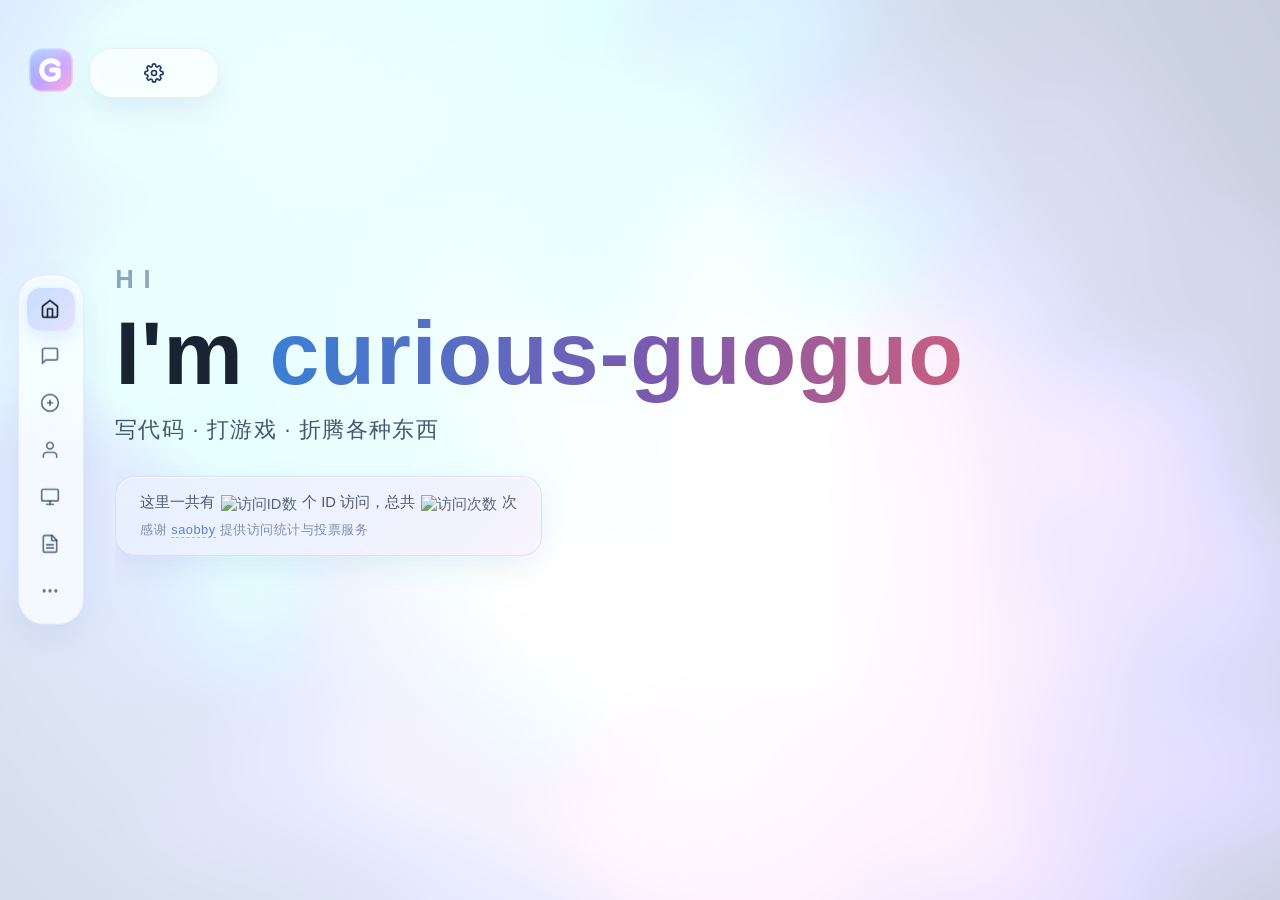
==== commit f05ea5c6: "Add files via upload" ====
--- a/index.html
+++ b/index.html
@@ -3,6 +3,7 @@
 <head>
 <meta charset="UTF-8">
 <meta name="viewport" content="width=device-width, initial-scale=1.0, viewport-fit=cover">
+<meta name="theme-color" content="#05070d">
 <meta name="description" content="curious-guoguo 个人主页">
 <meta name="author" content="curious-guoguo">
 <title>curious-guoguo | 首页</title>
@@ -16,12 +17,15 @@
     var pref = localStorage.getItem('site_theme') || 'auto';
     var isDark = pref === 'dark' || (pref === 'auto' && window.matchMedia('(prefers-color-scheme: dark)').matches);
     if (!isDark) document.documentElement.dataset.theme = 'light';
+    var tcMeta = document.querySelector('meta[name="theme-color"]');
+    if (tcMeta) tcMeta.setAttribute('content', isDark ? '#05070d' : '#e9edf5');
   } catch (e) {}
 </script>
 <link rel="stylesheet" href="style.css">
 </head>
 <body>
 
+<div class="bg-base" aria-hidden="true"></div>
 <canvas id="bg-canvas" aria-hidden="true"></canvas>
 
 <a href="#" class="site-logo" id="siteLogo" aria-label="Home">
--- a/style.css
+++ b/style.css
@@ -36,12 +36,24 @@
 html.lang-en-pending [data-i18n],
 html.lang-en-pending [data-i18n-html] { visibility: hidden; }
 
+/* Safari 状态栏 / 灵动岛两侧的采样锚点：必须是 fixed + 纯色 background-color */
+.bg-base {
+  position: fixed;
+  inset: 0;
+  z-index: -3;
+  background-color: #05070d;
+  pointer-events: none;
+}
+
 #bg-canvas {
   position: fixed; top: 0; left: 0;
   width: 100vw;
   height: 100vh;
   height: 100dvh;
   z-index: -2; pointer-events: none;
+
+  /* 双保险：canvas 自身也挂纯色，Safari 若跳过 canvas 则采 .bg-base */
+  background-color: #05070d;
 }
 
 /* =========================================================
@@ -769,6 +781,12 @@
   color: var(--ink);
 }
 
+/* Safari 灵动岛采样锚点（浅色） */
+html[data-theme="light"] .bg-base,
+html[data-theme="light"] #bg-canvas {
+  background-color: #e9edf5;
+}
+
 html[data-theme="light"] .sidebar,
 html[data-theme="light"] .settings-menu-wrapper {
   background: rgba(255, 255, 255, 0.70);
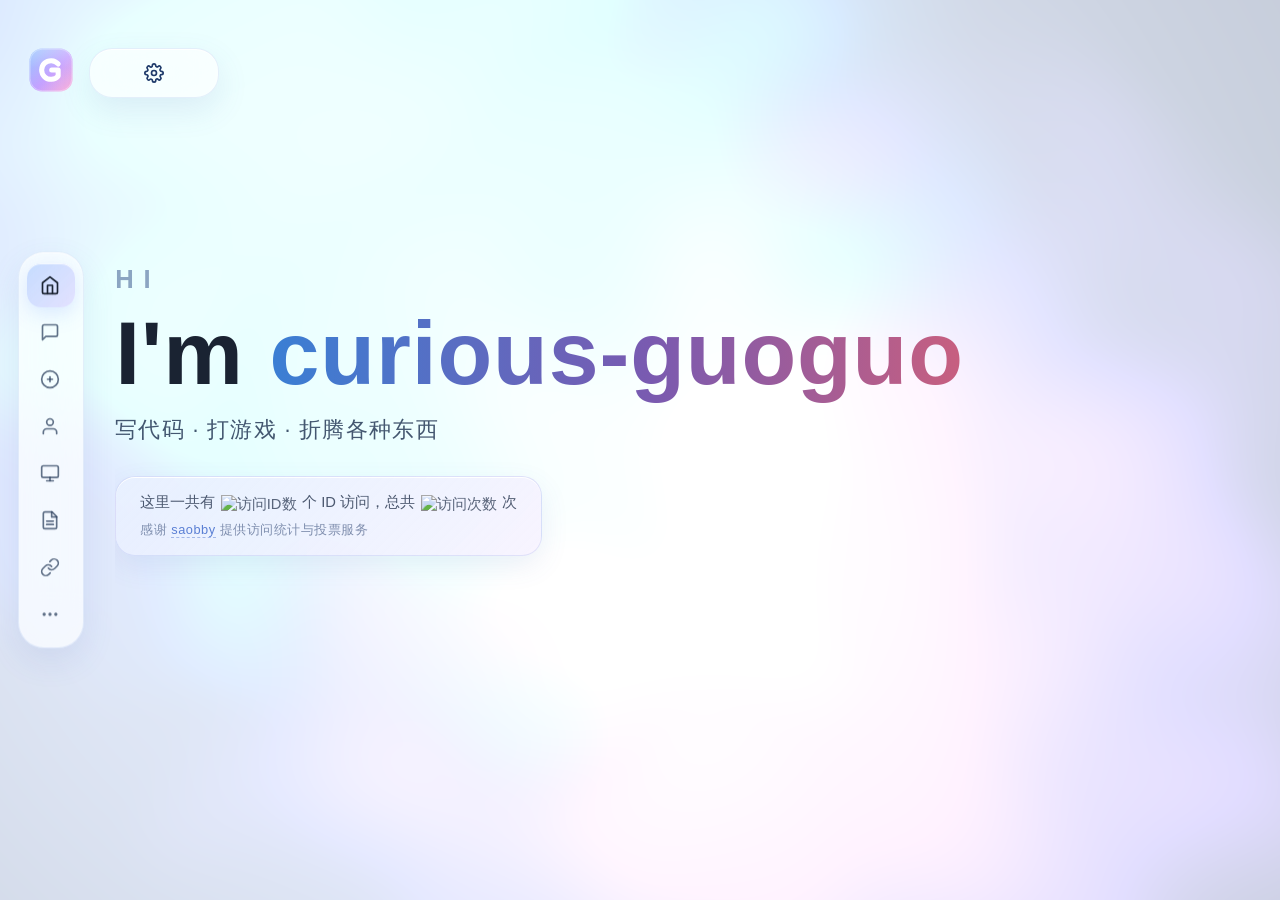
==== commit 62337b5f: "Add files via upload" ====
--- a/index.html
+++ b/index.html
@@ -53,6 +53,9 @@
       <svg class="icon" viewBox="0 0 24 24" fill="none" stroke="currentColor" stroke-width="2" stroke-linecap="round" stroke-linejoin="round"><path d="M14.5 2H6a2 2 0 0 0-2 2v16a2 2 0 0 0 2 2h12a2 2 0 0 0 2-2V7.5L14.5 2z"></path><polyline points="14 2 14 8 20 8"></polyline><line x1="16" y1="13" x2="8" y2="13"></line><line x1="16" y1="17" x2="8" y2="17"></line></svg>
       <span class="label" data-i18n="nav_tools">百宝箱</span></a></li>
     <li><a href="#" data-slide="6">
+      <svg class="icon" viewBox="0 0 24 24" fill="none" stroke="currentColor" stroke-width="2" stroke-linecap="round" stroke-linejoin="round"><path d="M10 13a5 5 0 0 0 7.54.54l3-3a5 5 0 0 0-7.07-7.07l-1.72 1.71"></path><path d="M14 11a5 5 0 0 0-7.54-.54l-3 3a5 5 0 0 0 7.07 7.07l1.71-1.71"></path></svg>
+      <span class="label" data-i18n="nav_links">友情链接</span></a></li>
+    <li><a href="#" data-slide="7">
       <svg class="icon" viewBox="0 0 24 24" fill="none" stroke="currentColor" stroke-width="2" stroke-linecap="round" stroke-linejoin="round"><circle cx="12" cy="12" r="1"></circle><circle cx="19" cy="12" r="1"></circle><circle cx="5" cy="12" r="1"></circle></svg>
       <span class="label" data-i18n="nav_secret">隐藏关</span></a></li>
   </ul>
@@ -111,6 +114,10 @@
         <span data-i18n="nav_tools">百宝箱</span>
       </a>
       <a href="#" data-slide="6" class="grid-item">
+        <svg viewBox="0 0 24 24" fill="none" stroke="currentColor" stroke-width="2" stroke-linecap="round" stroke-linejoin="round"><path d="M10 13a5 5 0 0 0 7.54.54l3-3a5 5 0 0 0-7.07-7.07l-1.72 1.71"></path><path d="M14 11a5 5 0 0 0-7.54-.54l-3 3a5 5 0 0 0 7.07 7.07l1.71-1.71"></path></svg>
+        <span data-i18n="nav_links">友情链接</span>
+      </a>
+      <a href="#" data-slide="7" class="grid-item">
         <svg viewBox="0 0 24 24" fill="none" stroke="currentColor" stroke-width="2" stroke-linecap="round" stroke-linejoin="round"><circle cx="12" cy="12" r="1"></circle><circle cx="19" cy="12" r="1"></circle><circle cx="5" cy="12" r="1"></circle></svg>
         <span data-i18n="nav_secret">隐藏关</span>
       </a>
@@ -339,6 +346,28 @@
     </div>
   </section>
 
+  <!-- ★ 友情链接页面（独立，索引 6） -->
+  <section class="slide">
+    <h2 class="slide-title" data-i18n="nav_links">友情链接</h2>
+    <div class="slide-body">
+      <div class="card-container">
+
+        <!-- 后续新增站点：复制这个 <a> 块，改 href / src / 标题 / 描述 -->
+        <a class="link-card" href="https://kxyjs.8044321.xyz" target="_blank" rel="noopener">
+          <div class="link-title">
+            <img src="https://kxyjs.8044321.xyz/favicon.png" class="card-favicon" alt="kxyjs"
+                 onerror="this.style.display='none'; this.nextElementSibling.style.display='inline-flex';">
+            <span class="card-fallback" aria-hidden="true">K</span>
+            <span data-i18n="card_kxyjs">kxyjs</span>
+          </div>
+          <div class="desc" data-i18n="desc_kxyjs">开心每一天</div>
+        </a>
+
+      </div>
+    </div>
+  </section>
+
+  <!-- 隐藏关（索引 7） -->
   <section class="slide" id="other-slide">
     <h2 class="slide-title" data-i18n="nav_secret">隐藏关</h2>
     <div class="slide-body" id="otherSlideBody">
--- a/style.css
+++ b/style.css
@@ -85,6 +85,23 @@
 
 .card-favicon { width: 20px; height: 20px; flex: 0 0 20px; object-fit: contain; }
 .card-logo-wide { height: 20px; width: auto; max-width: 60px; flex: 0 0 auto; object-fit: contain; }
+
+/* ★ 友情链接图标加载失败时的兜底 */
+.card-fallback {
+  display: none;
+  width: 20px;
+  height: 20px;
+  flex: 0 0 20px;
+  align-items: center;
+  justify-content: center;
+  border-radius: 5px;
+  background: linear-gradient(135deg, rgba(140,180,255,.35), rgba(196,160,255,.35));
+  color: #dce9ff;
+  font-size: 11px;
+  font-weight: 700;
+  line-height: 1;
+  user-select: none;
+}
 
 /* =========================================================
    桌面端侧边栏
@@ -927,4 +944,10 @@
 }
 html[data-theme="light"] .slide-body::-webkit-scrollbar-thumb { background: rgba(90, 140, 220, .25); }
 html[data-theme="light"] .slide-body::-webkit-scrollbar-thumb:hover { background: rgba(90, 140, 220, .42); }
-html[data-theme="light"] .fatal-error-overlay.screen-404 { background: #e9edf5; color: #1a2332; }+html[data-theme="light"] .fatal-error-overlay.screen-404 { background: #e9edf5; color: #1a2332; }
+
+/* ★ 友情链接兜底图标 · 浅色模式 */
+html[data-theme="light"] .card-fallback {
+  background: linear-gradient(135deg, rgba(120, 170, 255, .25), rgba(180, 150, 255, .25));
+  color: #3a5a9a;
+}
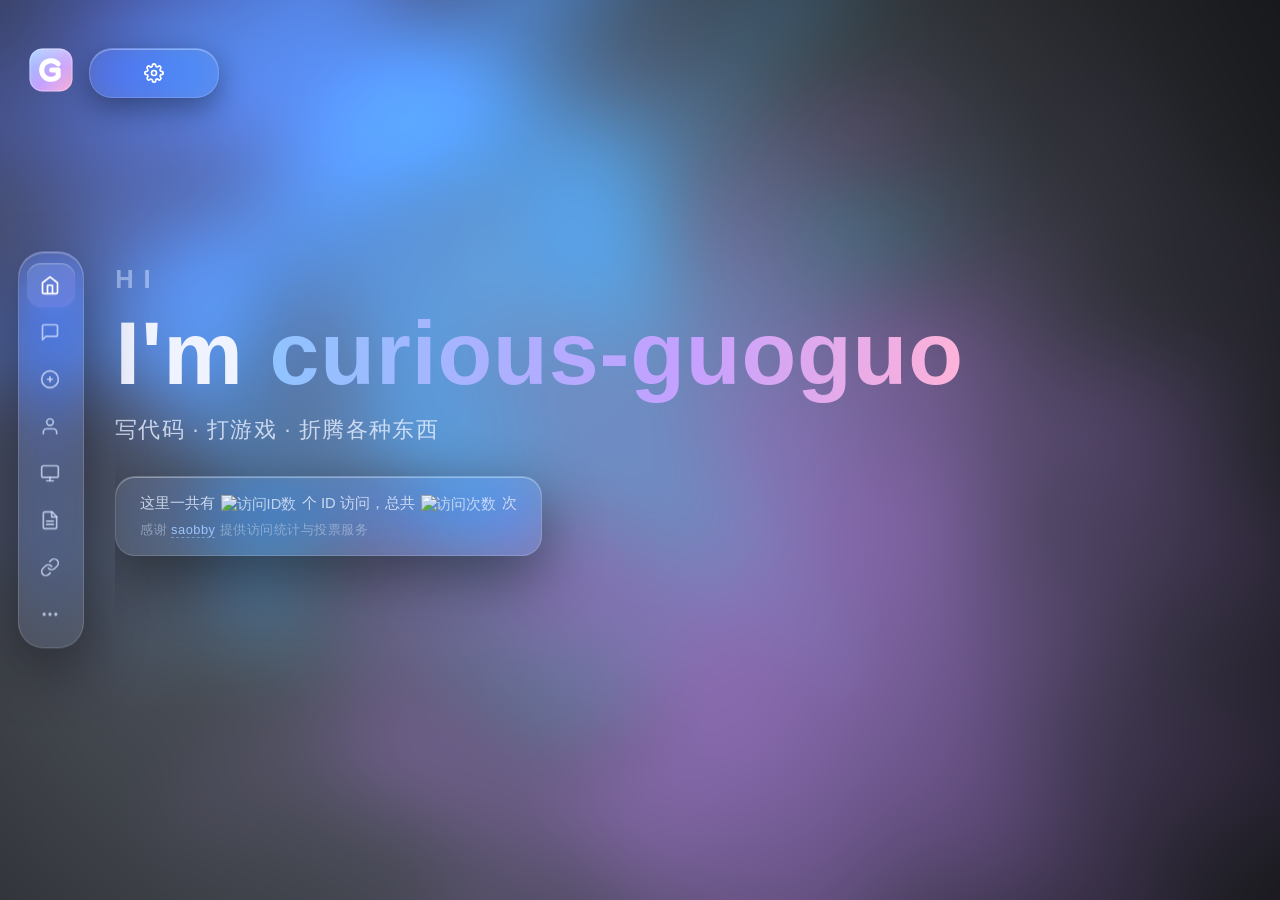
==== commit 63d5aed9: "Add files via upload" ====
--- a/index.html
+++ b/index.html
@@ -14,7 +14,7 @@
       document.documentElement.classList.add('lang-en-pending');
       document.documentElement.lang = 'en';
     }
-    var pref = localStorage.getItem('site_theme') || 'auto';
+    var pref = localStorage.getItem('site_theme') || 'dark';
     var isDark = pref === 'dark' || (pref === 'auto' && window.matchMedia('(prefers-color-scheme: dark)').matches);
     if (!isDark) document.documentElement.dataset.theme = 'light';
     var tcMeta = document.querySelector('meta[name="theme-color"]');
@@ -352,7 +352,7 @@
     <div class="slide-body">
       <div class="card-container">
 
-        <!-- 后续新增站点：复制这个 <a> 块，改 href / src / 标题 / 描述 -->
+        <!-- 后续新增站点：复制一个 <a> 块，改 href / src / 标题 / 描述即可 -->
         <a class="link-card" href="https://kxyjs.8044321.xyz" target="_blank" rel="noopener">
           <div class="link-title">
             <img src="https://kxyjs.8044321.xyz/favicon.png" class="card-favicon" alt="kxyjs"
@@ -361,6 +361,16 @@
             <span data-i18n="card_kxyjs">kxyjs</span>
           </div>
           <div class="desc" data-i18n="desc_kxyjs">开心每一天</div>
+        </a>
+
+        <a class="link-card" href="https://suziyue1227.github.io" target="_blank" rel="noopener">
+          <div class="link-title">
+            <img src="https://suziyue1227.github.io/favicon.ico" class="card-favicon" alt="suziyue1227"
+                 onerror="this.style.display='none'; this.nextElementSibling.style.display='inline-flex';">
+            <span class="card-fallback" aria-hidden="true">S</span>
+            <span data-i18n="card_suziyue">suziyue1227</span>
+          </div>
+          <div class="desc" data-i18n="desc_suziyue">GitHub 个人主页</div>
         </a>
 
       </div>
--- a/style.css
+++ b/style.css
@@ -36,7 +36,6 @@
 html.lang-en-pending [data-i18n],
 html.lang-en-pending [data-i18n-html] { visibility: hidden; }
 
-/* Safari 状态栏 / 灵动岛两侧的采样锚点：必须是 fixed + 纯色 background-color */
 .bg-base {
   position: fixed;
   inset: 0;
@@ -51,8 +50,6 @@
   height: 100vh;
   height: 100dvh;
   z-index: -2; pointer-events: none;
-
-  /* 双保险：canvas 自身也挂纯色，Safari 若跳过 canvas 则采 .bg-base */
   background-color: #05070d;
 }
 
@@ -86,7 +83,6 @@
 .card-favicon { width: 20px; height: 20px; flex: 0 0 20px; object-fit: contain; }
 .card-logo-wide { height: 20px; width: auto; max-width: 60px; flex: 0 0 auto; object-fit: contain; }
 
-/* ★ 友情链接图标加载失败时的兜底 */
 .card-fallback {
   display: none;
   width: 20px;
@@ -190,7 +186,7 @@
 }
 
 /* =========================================================
-   卡片
+   卡片（液态玻璃 · 与侧边栏同款）
    ========================================================= */
 .card-container {
   display: grid;
@@ -202,17 +198,19 @@
 .link-card {
   position: relative; display: block; padding: 1.15rem 1.25rem; border-radius: 20px;
   text-decoration: none; color: inherit; cursor: pointer; overflow: hidden;
-  background: linear-gradient(135deg, rgba(255,255,255,.12) 0%, rgba(255,255,255,.03) 100%);
+  background: rgba(255,255,255,.08);
+  backdrop-filter: blur(24px) saturate(180%);
+  -webkit-backdrop-filter: blur(24px) saturate(180%);
   border: 1px solid rgba(255,255,255,.15);
-  box-shadow: 0 10px 30px rgba(0,0,0,.3), inset 0 1px 0 rgba(255,255,255,.2);
+  box-shadow: 0 20px 60px rgba(0,0,0,.45), inset 0 1px 0 rgba(255,255,255,.35);
   transition: transform .38s var(--bounce), box-shadow .38s, border-color .38s, background .38s;
   touch-action: manipulation;
 }
 .link-card:hover {
   transform: translateY(-6px) scale(1.012);
-  background: linear-gradient(135deg, rgba(255,255,255,.18) 0%, rgba(255,255,255,.06) 100%);
-  border-color: rgba(255,255,255,.3);
-  box-shadow: 0 20px 40px rgba(0,0,0,.5), inset 0 1px 0 rgba(255,255,255,.4);
+  background: rgba(255,255,255,.14);
+  border-color: rgba(255,255,255,.28);
+  box-shadow: 0 24px 64px rgba(0,0,0,.5), inset 0 1px 0 rgba(255,255,255,.45);
 }
 .link-card:active { transform: translateY(-2px) scale(.998); }
 .link-title { display: flex; align-items: center; gap: 10px; font-size: 1.02rem; font-weight: 600; color: #dce9ff; line-height: 1.35; }
@@ -246,9 +244,11 @@
 .home-stat {
   margin-top: 1.5rem; display: inline-flex; flex-direction: column; gap: .55rem; align-self: flex-start;
   padding: 1rem 1.5rem; border-radius: 20px;
-  background: linear-gradient(135deg, rgba(255,255,255,.12) 0%, rgba(255,255,255,.03) 100%);
+  background: rgba(255,255,255,.08);
+  backdrop-filter: blur(24px) saturate(180%);
+  -webkit-backdrop-filter: blur(24px) saturate(180%);
   border: 1px solid rgba(255,255,255,.15);
-  box-shadow: 0 10px 30px rgba(0,0,0,.3), inset 0 1px 0 rgba(255,255,255,.2);
+  box-shadow: 0 20px 60px rgba(0,0,0,.45), inset 0 1px 0 rgba(255,255,255,.35);
 }
 .visit { display: flex; align-items: center; flex-wrap: wrap; gap: .35rem; font-size: .92rem; color: var(--ink-2); }
 .visit img { height: 20px; width: auto; object-fit: contain; vertical-align: middle; opacity: .92; position: relative; top: 2px; }
@@ -260,16 +260,18 @@
 .vote-card {
   width: 100%; display: flex; flex-direction: column; padding: .75rem 1.25rem;
   border-radius: 18px; text-decoration: none; color: inherit; overflow: hidden;
-  background: linear-gradient(135deg, rgba(255,255,255,.12) 0%, rgba(255,255,255,.03) 100%);
+  background: rgba(255,255,255,.08);
+  backdrop-filter: blur(24px) saturate(180%);
+  -webkit-backdrop-filter: blur(24px) saturate(180%);
   border: 1px solid rgba(255,255,255,.15);
-  box-shadow: 0 10px 30px rgba(0,0,0,.3), inset 0 1px 0 rgba(255,255,255,.2);
+  box-shadow: 0 20px 60px rgba(0,0,0,.45), inset 0 1px 0 rgba(255,255,255,.35);
   transition: transform .4s var(--bounce), box-shadow .38s, border-color .38s, background .38s;
 }
 .vote-card:hover {
   transform: translateY(-4px);
-  background: linear-gradient(135deg, rgba(255,255,255,.18) 0%, rgba(255,255,255,.06) 100%);
-  border-color: rgba(255,255,255,.3);
-  box-shadow: 0 20px 40px rgba(0,0,0,.5), inset 0 1px 0 rgba(255,255,255,.4);
+  background: rgba(255,255,255,.14);
+  border-color: rgba(255,255,255,.28);
+  box-shadow: 0 24px 64px rgba(0,0,0,.5), inset 0 1px 0 rgba(255,255,255,.45);
 }
 .vote-thumb { height: 60px; min-width: 80px; align-self: center; border-radius: 8px; overflow: hidden; }
 .vote-thumb img { display: block; height: 60px; width: 100%; object-fit: contain; border-radius: 8px; transition: transform .6s var(--bounce-soft); filter: invert(1); }
@@ -350,7 +352,7 @@
 .toast.raised { bottom: 50vh; }
 
 /* =========================================================
-   桌面端「设置」胶囊（JS 控制 is-open / sub-open）
+   桌面端「设置」胶囊
    ========================================================= */
 .settings-menu-wrapper {
   position: fixed;
@@ -597,7 +599,6 @@
     margin: 16px 0;
   }
 
-  /* 3 列九宫格（设置跨两列） */
   .grid-menu {
     display: grid;
     grid-template-columns: repeat(3, minmax(0, 1fr));
@@ -652,7 +653,6 @@
     font-size: .9rem;
   }
 
-  /* 移动端设置面板 */
   .is-hidden { display: none !important; }
 
   .mobile-settings-panel {
@@ -798,7 +798,6 @@
   color: var(--ink);
 }
 
-/* Safari 灵动岛采样锚点（浅色） */
 html[data-theme="light"] .bg-base,
 html[data-theme="light"] #bg-canvas {
   background-color: #e9edf5;
@@ -806,15 +805,25 @@
 
 html[data-theme="light"] .sidebar,
 html[data-theme="light"] .settings-menu-wrapper {
-  background: rgba(255, 255, 255, 0.70);
-  border-color: rgba(100, 140, 220, 0.14);
+  background: rgba(255, 255, 255, 0.58);
+  backdrop-filter: blur(28px) saturate(200%);
+  -webkit-backdrop-filter: blur(28px) saturate(200%);
+  border: 1px solid rgba(255, 255, 255, 0.85);
   box-shadow:
-    0 12px 32px rgba(80, 110, 180, 0.12),
-    inset 0 1px 0 rgba(255, 255, 255, 0.9);
-}
+    0 20px 60px rgba(80, 110, 180, 0.14),
+    0 4px 16px rgba(80, 110, 180, 0.06),
+    inset 0 1px 0 rgba(255, 255, 255, 1),
+    inset 0 -1px 0 rgba(180, 200, 240, 0.22);
+}
+
 html[data-theme="light"] .mobile-bottom-nav {
-  background: rgba(255, 255, 255, 0.70);
-  border-color: rgba(100, 140, 220, 0.14);
+  background: rgba(255, 255, 255, 0.58);
+  backdrop-filter: blur(28px) saturate(200%);
+  -webkit-backdrop-filter: blur(28px) saturate(200%);
+  border: 1px solid rgba(255, 255, 255, 0.85);
+  box-shadow:
+    0 20px 60px rgba(80, 110, 180, 0.14),
+    inset 0 1px 0 rgba(255, 255, 255, 1);
 }
 
 html[data-theme="light"] .sidebar-menu a { color: rgba(40, 60, 90, .72); }
@@ -828,30 +837,37 @@
   box-shadow: inset 0 1px 0 rgba(255, 255, 255, .8), 0 6px 20px rgba(120, 160, 255, .22);
 }
 
+/* ★ 浅色卡片：液态玻璃 */
 html[data-theme="light"] .link-card {
-  background: linear-gradient(135deg, rgba(255, 255, 255, 0.92) 0%, rgba(240, 245, 255, 0.72) 100%);
-  border-color: rgba(100, 140, 220, 0.12);
-  box-shadow: 0 10px 28px rgba(80, 110, 180, 0.10), inset 0 1px 0 rgba(255, 255, 255, 0.95);
+  background: rgba(255, 255, 255, 0.58);
+  backdrop-filter: blur(24px) saturate(200%);
+  -webkit-backdrop-filter: blur(24px) saturate(200%);
+  border-color: rgba(255, 255, 255, 0.85);
+  box-shadow: 0 20px 60px rgba(80, 110, 180, 0.14), inset 0 1px 0 rgba(255, 255, 255, 1);
 }
 html[data-theme="light"] .link-card:hover {
-  background: linear-gradient(135deg, rgba(255, 255, 255, 0.98) 0%, rgba(240, 245, 255, 0.85) 100%);
-  border-color: rgba(100, 140, 220, 0.24);
-  box-shadow: 0 20px 44px rgba(80, 110, 180, 0.18), inset 0 1px 0 rgba(255, 255, 255, 0.95);
+  background: rgba(255, 255, 255, 0.72);
+  border-color: rgba(255, 255, 255, 1);
+  box-shadow: 0 24px 64px rgba(80, 110, 180, 0.2), inset 0 1px 0 rgba(255, 255, 255, 1);
 }
 html[data-theme="light"] .vote-card {
-  background: linear-gradient(135deg, rgba(255, 255, 255, 0.94) 0%, rgba(248, 244, 255, 0.74) 100%);
-  border-color: rgba(150, 110, 220, 0.12);
-  box-shadow: 0 10px 28px rgba(120, 90, 200, 0.10), inset 0 1px 0 rgba(255, 255, 255, 0.95);
+  background: rgba(255, 255, 255, 0.58);
+  backdrop-filter: blur(24px) saturate(200%);
+  -webkit-backdrop-filter: blur(24px) saturate(200%);
+  border-color: rgba(255, 255, 255, 0.85);
+  box-shadow: 0 20px 60px rgba(80, 110, 180, 0.14), inset 0 1px 0 rgba(255, 255, 255, 1);
 }
 html[data-theme="light"] .vote-card:hover {
-  background: linear-gradient(135deg, rgba(255, 255, 255, 0.98) 0%, rgba(248, 244, 255, 0.90) 100%);
-  border-color: rgba(150, 110, 220, 0.24);
-  box-shadow: 0 20px 44px rgba(120, 90, 200, 0.18), inset 0 1px 0 rgba(255, 255, 255, 0.95);
+  background: rgba(255, 255, 255, 0.72);
+  border-color: rgba(255, 255, 255, 1);
+  box-shadow: 0 24px 64px rgba(80, 110, 180, 0.2), inset 0 1px 0 rgba(255, 255, 255, 1);
 }
 html[data-theme="light"] .home-stat {
-  background: linear-gradient(135deg, rgba(232, 240, 255, 0.92) 0%, rgba(246, 240, 255, 0.74) 100%);
-  border-color: rgba(120, 140, 220, 0.18);
-  box-shadow: 0 10px 28px rgba(80, 110, 180, 0.10), inset 0 1px 0 rgba(255, 255, 255, 0.95);
+  background: rgba(255, 255, 255, 0.58);
+  backdrop-filter: blur(24px) saturate(200%);
+  -webkit-backdrop-filter: blur(24px) saturate(200%);
+  border-color: rgba(255, 255, 255, 0.85);
+  box-shadow: 0 20px 60px rgba(80, 110, 180, 0.14), inset 0 1px 0 rgba(255, 255, 255, 1);
 }
 
 html[data-theme="light"] .slide-title {
@@ -937,16 +953,19 @@
 }
 
 html[data-theme="light"] .toast {
-  background: rgba(255, 255, 255, .95);
-  border-color: rgba(100, 140, 220, .14);
+  background: rgba(255, 255, 255, 0.78);
+  backdrop-filter: blur(24px) saturate(200%);
+  -webkit-backdrop-filter: blur(24px) saturate(200%);
+  border-color: rgba(255, 255, 255, 0.85);
   color: #1a2332;
-  box-shadow: 0 14px 44px rgba(80, 110, 180, .18);
+  box-shadow:
+    0 14px 44px rgba(80, 110, 180, 0.18),
+    inset 0 1px 0 rgba(255, 255, 255, 1);
 }
 html[data-theme="light"] .slide-body::-webkit-scrollbar-thumb { background: rgba(90, 140, 220, .25); }
 html[data-theme="light"] .slide-body::-webkit-scrollbar-thumb:hover { background: rgba(90, 140, 220, .42); }
 html[data-theme="light"] .fatal-error-overlay.screen-404 { background: #e9edf5; color: #1a2332; }
 
-/* ★ 友情链接兜底图标 · 浅色模式 */
 html[data-theme="light"] .card-fallback {
   background: linear-gradient(135deg, rgba(120, 170, 255, .25), rgba(180, 150, 255, .25));
   color: #3a5a9a;
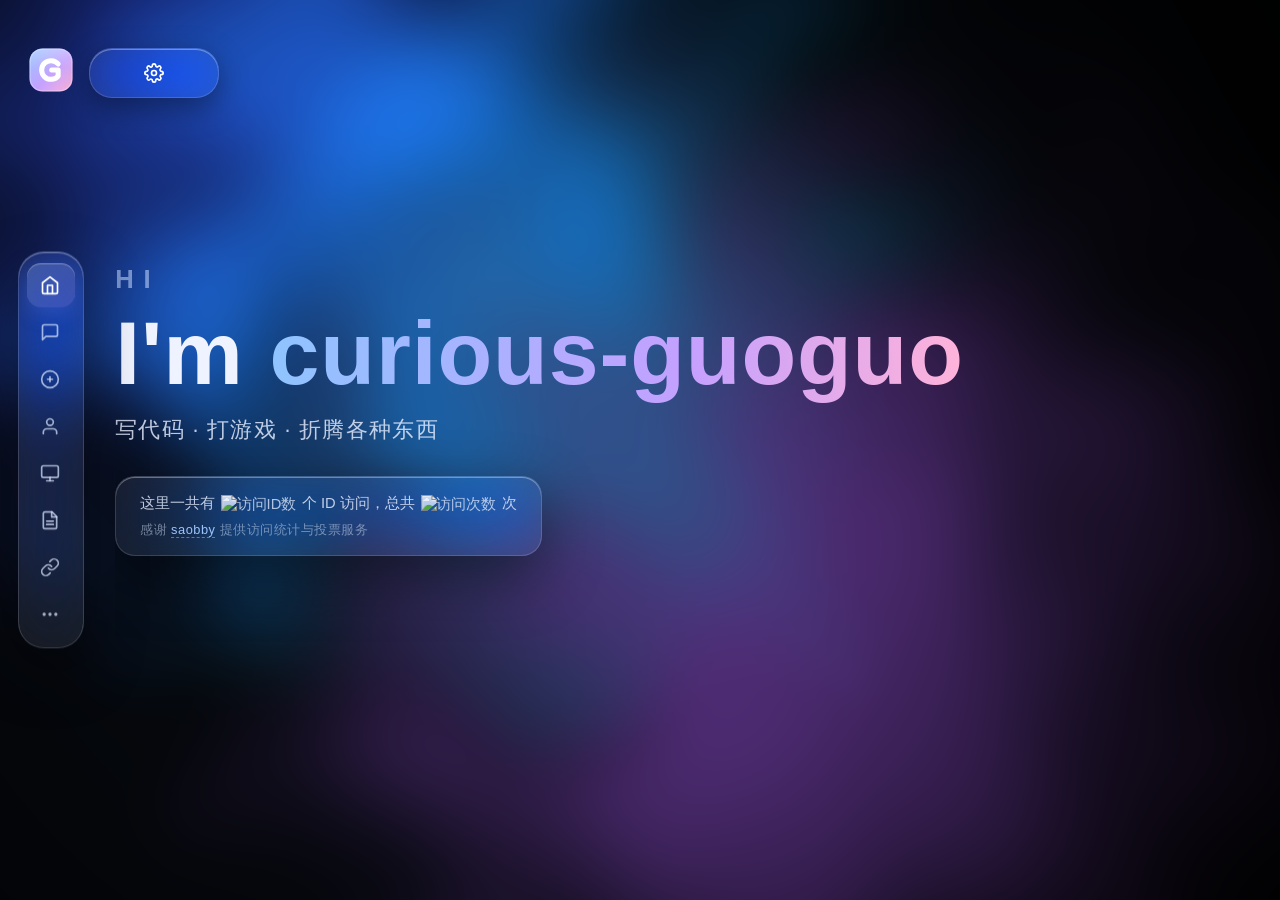
==== commit 77195bf8: "Add files via upload" ====
--- a/index.html
+++ b/index.html
@@ -87,7 +87,6 @@
   <div class="nav-expanded" id="mobileNavExpanded" aria-hidden="true">
     <div class="drawer-divider"></div>
 
-    <!-- 九宫格（含设置格，跨两列） -->
     <div class="grid-menu" id="mobileGridMenu">
       <a href="#" data-slide="0" class="grid-item">
         <svg viewBox="0 0 24 24" fill="none" stroke="currentColor" stroke-width="2" stroke-linecap="round" stroke-linejoin="round"><path d="M3 9l9-7 9 7v11a2 2 0 0 1-2 2H5a2 2 0 0 1-2-2z"></path><polyline points="9 22 9 12 15 12 15 22"></polyline></svg>
@@ -130,7 +129,6 @@
       </button>
     </div>
 
-    <!-- 移动端设置面板（A：九宫格替换） -->
     <div class="mobile-settings-panel is-hidden" id="mobileSettingsPanel">
       <button type="button" class="mobile-settings-back" id="mobileSettingsBack">
         <svg viewBox="0 0 24 24" width="18" height="18" fill="none" stroke="currentColor" stroke-width="2" stroke-linecap="round" stroke-linejoin="round"><polyline points="15 18 9 12 15 6"></polyline></svg>
@@ -295,6 +293,16 @@
           <div class="link-title">slay.one</div>
           <div class="desc" data-i18n="desc_slay">多人在线射击 IO 游戏</div>
         </a>
+        <div class="link-card" id="boardGamesCard" role="button" tabindex="0">
+          <div class="link-title">
+            <img src="https://fe-1255520126.file.myqcloud.com/game/icon64-ed8a0a.png"
+                 class="card-favicon" alt="HullQin"
+                 onerror="this.style.display='none'; this.nextElementSibling.style.display='inline-flex';">
+            <span class="card-fallback" aria-hidden="true">🎲</span>
+            <span data-i18n="card_hullqin">HullQin 桌游</span>
+          </div>
+          <div class="desc" data-i18n="desc_hullqin">聚会不带道具，点开即玩</div>
+        </div>
       </div>
     </div>
   </section>
@@ -352,7 +360,6 @@
     <div class="slide-body">
       <div class="card-container">
 
-        <!-- 后续新增站点：复制一个 <a> 块，改 href / src / 标题 / 描述即可 -->
         <a class="link-card" href="https://kxyjs.8044321.xyz" target="_blank" rel="noopener">
           <div class="link-title">
             <img src="https://kxyjs.8044321.xyz/favicon.png" class="card-favicon" alt="kxyjs"
@@ -370,7 +377,7 @@
             <span class="card-fallback" aria-hidden="true">S</span>
             <span data-i18n="card_suziyue">suziyue1227</span>
           </div>
-          <div class="desc" data-i18n="desc_suziyue">GitHub 个人主页</div>
+          <div class="desc" data-i18n="desc_suziyue">终端风个人主页</div>
         </a>
 
       </div>
--- a/style.css
+++ b/style.css
@@ -902,6 +902,13 @@
   border-bottom-color: rgba(90, 127, 212, .5);
 }
 
+/* ★ 浅色：首页访问统计图片反色 */
+html[data-theme="light"] .visit img {
+  filter: invert(1);
+  opacity: 1;
+  mix-blend-mode: multiply;
+}
+
 html[data-theme="light"] .nav-item { color: rgba(40, 60, 90, .7); }
 html[data-theme="light"] .nav-item.active { color: #1a2332; }
 html[data-theme="light"] .nav-item.active svg { color: var(--accent); }
@@ -969,4 +976,130 @@
 html[data-theme="light"] .card-fallback {
   background: linear-gradient(135deg, rgba(120, 170, 255, .25), rgba(180, 150, 255, .25));
   color: #3a5a9a;
+}
+
+/* =========================================================
+   ★ HullQin 桌游浮层
+   ========================================================= */
+.boardgames-overlay {
+  position: fixed; inset: 0; z-index: 10000;
+  background: rgba(0, 0, 0, .5);
+  backdrop-filter: blur(10px) saturate(160%);
+  -webkit-backdrop-filter: blur(10px) saturate(160%);
+  display: flex; align-items: center; justify-content: center;
+  opacity: 0;
+  transition: opacity .3s ease;
+}
+.boardgames-overlay.show { opacity: 1; }
+
+.boardgames-panel {
+  width: min(720px, 92vw);
+  max-height: 85vh;
+  display: flex; flex-direction: column;
+  border-radius: 24px;
+  background: rgba(255, 255, 255, .08);
+  backdrop-filter: blur(28px) saturate(180%);
+  -webkit-backdrop-filter: blur(28px) saturate(180%);
+  border: 1px solid rgba(255, 255, 255, .18);
+  box-shadow: 0 30px 80px rgba(0, 0, 0, .5), inset 0 1px 0 rgba(255, 255, 255, .35);
+  overflow: hidden;
+  will-change: transform, opacity;
+}
+
+.boardgames-head {
+  display: flex; align-items: center; justify-content: space-between;
+  padding: 16px 18px;
+  border-bottom: 1px solid rgba(255, 255, 255, .1);
+  flex: 0 0 auto;
+}
+.boardgames-head h3 {
+  font-size: 1.15rem; font-weight: 700; color: #eaf2ff; letter-spacing: .02em;
+}
+.boardgames-close {
+  width: 36px; height: 36px; border-radius: 50%;
+  border: 1px solid rgba(255, 255, 255, .18);
+  background: rgba(255, 255, 255, .06);
+  color: #dce9ff;
+  cursor: pointer;
+  display: flex; align-items: center; justify-content: center;
+  transition: background .2s, color .2s, transform .2s;
+}
+.boardgames-close:hover { background: rgba(255, 255, 255, .16); color: #fff; }
+.boardgames-close:active { transform: scale(.92); }
+
+.boardgames-grid {
+  flex: 1; min-height: 0;
+  overflow-y: auto;
+  -webkit-overflow-scrolling: touch;
+  padding: 14px;
+  display: grid;
+  grid-template-columns: repeat(auto-fill, minmax(140px, 1fr));
+  gap: 10px;
+}
+.boardgames-grid::-webkit-scrollbar { width: 8px; }
+.boardgames-grid::-webkit-scrollbar-track { background: transparent; }
+.boardgames-grid::-webkit-scrollbar-thumb {
+  background: rgba(140, 180, 255, .28); border-radius: 4px;
+}
+.boardgames-grid::-webkit-scrollbar-thumb:hover { background: rgba(140, 180, 255, .45); }
+
+.boardgames-item {
+  display: flex; align-items: center; justify-content: center;
+  padding: 14px 10px;
+  border-radius: 14px;
+  background: rgba(255, 255, 255, .06);
+  border: 1px solid rgba(255, 255, 255, .12);
+  color: #dce9ff;
+  text-decoration: none;
+  font-size: .92rem; font-weight: 600;
+  text-align: center;
+  transition: background .2s, border-color .2s, transform .25s var(--bounce), color .2s;
+}
+.boardgames-item:hover {
+  background: rgba(255, 255, 255, .14);
+  border-color: rgba(255, 255, 255, .3);
+  color: #fff;
+  transform: translateY(-2px);
+}
+.boardgames-item:active { transform: translateY(0) scale(.98); }
+
+/* ★ 浅色：桌游浮层 */
+html[data-theme="light"] .boardgames-panel {
+  background: rgba(255, 255, 255, .72);
+  border-color: rgba(255, 255, 255, .95);
+  box-shadow:
+    0 30px 80px rgba(80, 110, 180, .25),
+    inset 0 1px 0 rgba(255, 255, 255, 1);
+}
+html[data-theme="light"] .boardgames-head { border-bottom-color: rgba(80, 110, 180, .12); }
+html[data-theme="light"] .boardgames-head h3 { color: #1a2332; }
+html[data-theme="light"] .boardgames-close {
+  border-color: rgba(100, 140, 220, .2);
+  background: rgba(255, 255, 255, .7);
+  color: #1e3a6a;
+}
+html[data-theme="light"] .boardgames-close:hover { background: rgba(255, 255, 255, .95); color: #1a2332; }
+html[data-theme="light"] .boardgames-grid::-webkit-scrollbar-thumb { background: rgba(90, 140, 220, .25); }
+html[data-theme="light"] .boardgames-grid::-webkit-scrollbar-thumb:hover { background: rgba(90, 140, 220, .42); }
+html[data-theme="light"] .boardgames-item {
+  background: rgba(255, 255, 255, .6);
+  border-color: rgba(100, 140, 220, .14);
+  color: #1e3a6a;
+}
+html[data-theme="light"] .boardgames-item:hover {
+  background: rgba(255, 255, 255, .88);
+  border-color: rgba(100, 140, 220, .3);
+  color: #1a2332;
+}
+
+/* ★ 移动端：桌游浮层 */
+@media (max-width: 768px) {
+  .boardgames-panel { width: 94vw; max-height: 88vh; border-radius: 22px; }
+  .boardgames-head { padding: 14px 16px; }
+  .boardgames-head h3 { font-size: 1.05rem; }
+  .boardgames-grid {
+    grid-template-columns: repeat(auto-fill, minmax(100px, 1fr));
+    gap: 8px; padding: 12px;
+  }
+  .boardgames-item { padding: 12px 6px; font-size: .85rem; border-radius: 12px; }
 }
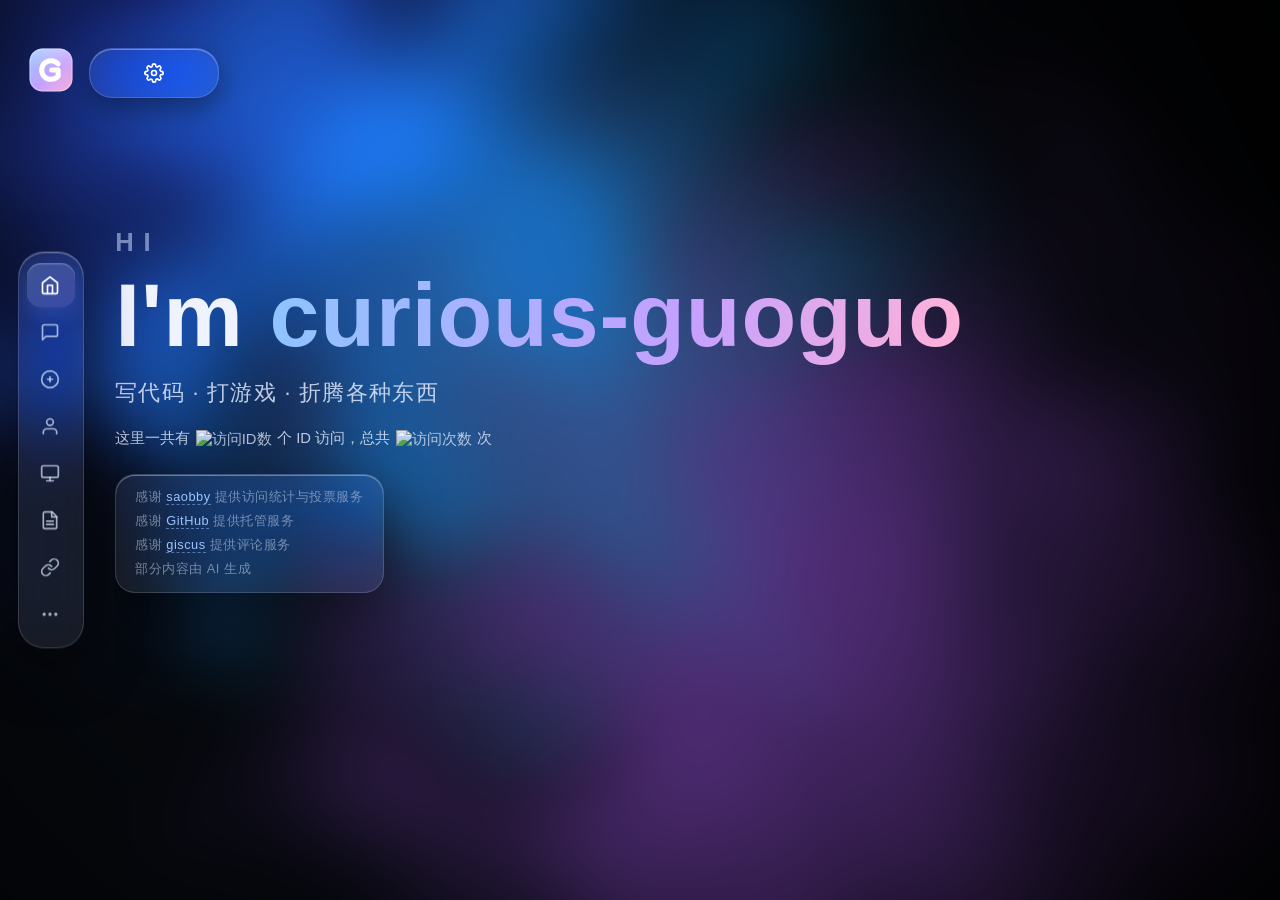
==== commit f5f75f77: "Add files via upload" ====
--- a/index.html
+++ b/index.html
@@ -163,15 +163,19 @@
         <h1 class="hero-title rise">I'm <span class="grad">curious-guoguo</span></h1>
         <p class="hero-sub rise" data-i18n="hero_sub">写代码 · 打游戏 · 折腾各种东西</p>
 
+        <div class="visit rise">
+          <span data-i18n="home_visit_1">这里一共有</span>
+          <img src="https://w.saobby.com/w/50x439dc" alt="访问ID数" data-i18n-alt="alt_visit_id">
+          <span data-i18n="home_visit_2">个 ID 访问，总共</span>
+          <img src="https://w.saobby.com/w/x6o8wm41" alt="访问次数" data-i18n-alt="alt_visit_count">
+          <span data-i18n="home_visit_3">次</span>
+        </div>
+
         <div class="home-stat rise">
-          <div class="visit">
-            <span data-i18n="home_visit_1">这里一共有</span>
-            <img src="https://w.saobby.com/w/50x439dc" alt="访问ID数" data-i18n-alt="alt_visit_id">
-            <span data-i18n="home_visit_2">个 ID 访问，总共</span>
-            <img src="https://w.saobby.com/w/x6o8wm41" alt="访问次数" data-i18n-alt="alt_visit_count">
-            <span data-i18n="home_visit_3">次</span>
-          </div>
           <div class="thanks" data-i18n-html="home_thanks">感谢 <a href="https://www.saobby.com/" target="_blank" rel="noopener">saobby</a> 提供访问统计与投票服务</div>
+          <div class="thanks" data-i18n-html="home_gh_note">感谢 <a href="https://github.com" target="_blank" rel="noopener">GitHub</a> 提供托管服务</div>
+          <div class="thanks" data-i18n-html="home_giscus_note">感谢 <a href="https://giscus.app" target="_blank" rel="noopener">giscus</a> 提供评论服务</div>
+          <div class="thanks" data-i18n="home_ai_note">部分内容由 AI 生成</div>
         </div>
       </div>
     </div>
--- a/style.css
+++ b/style.css
@@ -241,17 +241,24 @@
 .grad { background: linear-gradient(90deg, #8fc4ff, #c4a0ff 60%, #ffb3d9); -webkit-background-clip: text; background-clip: text; -webkit-text-fill-color: transparent; }
 .hero-sub { font-size: clamp(1.05rem, 1.7vw, 1.4rem); color: var(--ink-2); margin-top: .4rem; letter-spacing: .06em; }
 
+.visit {
+  display: flex; align-items: center; flex-wrap: wrap;
+  gap: .35rem;
+  font-size: .92rem; color: var(--ink-2);
+  margin-top: .85rem;
+  align-self: flex-start;
+}
+.visit img { height: 20px; width: auto; object-fit: contain; vertical-align: middle; opacity: .92; position: relative; top: 2px; }
+
 .home-stat {
-  margin-top: 1.5rem; display: inline-flex; flex-direction: column; gap: .55rem; align-self: flex-start;
-  padding: 1rem 1.5rem; border-radius: 20px;
+  margin-top: 1.1rem; display: inline-flex; flex-direction: column; gap: .45rem; align-self: flex-start;
+  padding: .85rem 1.2rem; border-radius: 20px;
   background: rgba(255,255,255,.08);
   backdrop-filter: blur(24px) saturate(180%);
   -webkit-backdrop-filter: blur(24px) saturate(180%);
   border: 1px solid rgba(255,255,255,.15);
   box-shadow: 0 20px 60px rgba(0,0,0,.45), inset 0 1px 0 rgba(255,255,255,.35);
 }
-.visit { display: flex; align-items: center; flex-wrap: wrap; gap: .35rem; font-size: .92rem; color: var(--ink-2); }
-.visit img { height: 20px; width: auto; object-fit: contain; vertical-align: middle; opacity: .92; position: relative; top: 2px; }
 .thanks { font-size: .8rem; color: var(--ink-3); letter-spacing: .04em; }
 .thanks a { color: var(--accent); text-decoration: none; border-bottom: 1px dashed rgba(156,196,255,.5); }
 .thanks a:hover { color: #fff; }
@@ -515,7 +522,7 @@
     padding-top: var(--slide-pad-top);
   }
   .slide-body { padding-bottom: calc(100px + env(safe-area-inset-bottom)); }
-  .home-stat { padding: .8rem 1rem; }
+  .home-stat { padding: .7rem .9rem; }
   .vote-card { width: 100%; }
 
   .mobile-bottom-nav {
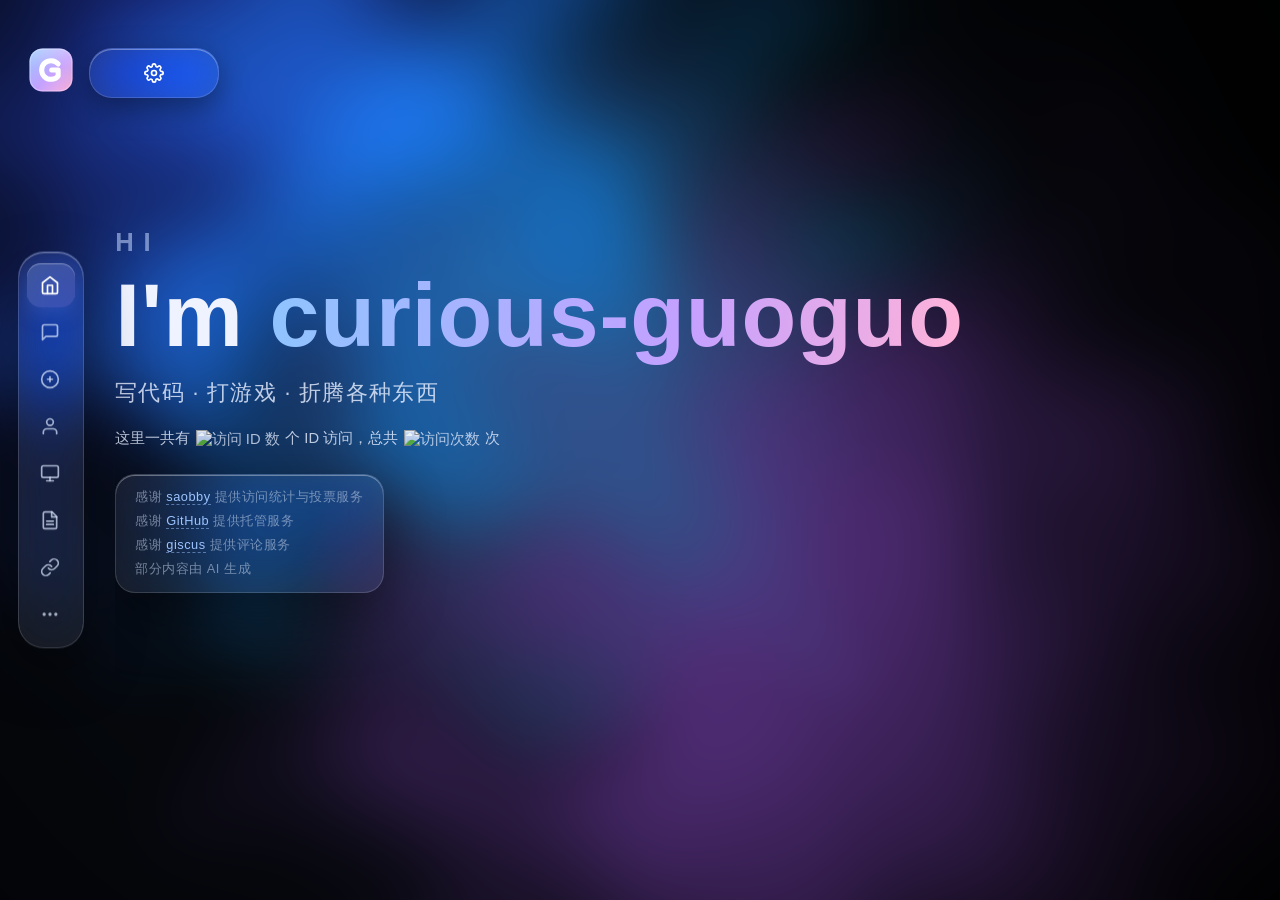
==== commit 9410393d: "Add files via upload" ====
--- a/index.html
+++ b/index.html
@@ -10,9 +10,11 @@
 <link rel="icon" href="logo.svg" type="image/svg+xml">
 <script>
   try {
-    if (localStorage.getItem('site_lang') === 'en') {
-      document.documentElement.classList.add('lang-en-pending');
-      document.documentElement.lang = 'en';
+    // 【修复点】将 storedLang 改为 prefLang，避免与 core.js 中的 let 变量冲突
+    var prefLang = localStorage.getItem('site_lang');
+    if (prefLang && prefLang !== 'zh') {
+      document.documentElement.classList.add('lang-pending');
+      document.documentElement.lang = prefLang;
     }
     var pref = localStorage.getItem('site_theme') || 'dark';
     var isDark = pref === 'dark' || (pref === 'auto' && window.matchMedia('(prefers-color-scheme: dark)').matches);
@@ -24,6 +26,11 @@
 <link rel="stylesheet" href="style.css">
 </head>
 <body>
+<noscript>
+  <div style="position:fixed;top:0;left:0;right:0;padding:12px;background:#c33;color:#fff;text-align:center;z-index:99999;font-size:14px;">
+    本页面需要启用 JavaScript 才能正常显示卡片内容。
+  </div>
+</noscript>
 
 <div class="bg-base" aria-hidden="true"></div>
 <canvas id="bg-canvas" aria-hidden="true"></canvas>
@@ -86,7 +93,6 @@
 
   <div class="nav-expanded" id="mobileNavExpanded" aria-hidden="true">
     <div class="drawer-divider"></div>
-
     <div class="grid-menu" id="mobileGridMenu">
       <a href="#" data-slide="0" class="grid-item">
         <svg viewBox="0 0 24 24" fill="none" stroke="currentColor" stroke-width="2" stroke-linecap="round" stroke-linejoin="round"><path d="M3 9l9-7 9 7v11a2 2 0 0 1-2 2H5a2 2 0 0 1-2-2z"></path><polyline points="9 22 9 12 15 12 15 22"></polyline></svg>
@@ -162,7 +168,6 @@
         <div class="hero-greet rise">Hi</div>
         <h1 class="hero-title rise">I'm <span class="grad">curious-guoguo</span></h1>
         <p class="hero-sub rise" data-i18n="hero_sub">写代码 · 打游戏 · 折腾各种东西</p>
-
         <div class="visit rise">
           <span data-i18n="home_visit_1">这里一共有</span>
           <img src="https://w.saobby.com/w/50x439dc" alt="访问ID数" data-i18n-alt="alt_visit_id">
@@ -170,7 +175,6 @@
           <img src="https://w.saobby.com/w/x6o8wm41" alt="访问次数" data-i18n-alt="alt_visit_count">
           <span data-i18n="home_visit_3">次</span>
         </div>
-
         <div class="home-stat rise">
           <div class="thanks" data-i18n-html="home_thanks">感谢 <a href="https://www.saobby.com/" target="_blank" rel="noopener">saobby</a> 提供访问统计与投票服务</div>
           <div class="thanks" data-i18n-html="home_gh_note">感谢 <a href="https://github.com" target="_blank" rel="noopener">GitHub</a> 提供托管服务</div>
@@ -193,202 +197,38 @@
   <section class="slide">
     <h2 class="slide-title" data-i18n="title_vote">打榜投票</h2>
     <div class="slide-body">
-      <div class="vote-grid">
-        <a class="vote-card" href="https://vote.saobby.com/v/maNz2mYg/0" target="_blank" rel="noopener">
-          <div class="vote-thumb"><img src="https://vote.saobby.com/i/maNz2mYg/0" alt="蒟蒻" data-i18n-alt="vote_1" loading="lazy"></div>
-          <div class="vote-info"><span class="vote-name" data-i18n="vote_1">蒟蒻</span><span class="vote-btn" data-i18n="vote_btn">去投票 →</span></div>
-        </a>
-        <a class="vote-card" href="https://vote.saobby.com/v/maNz2mYg/1" target="_blank" rel="noopener">
-          <div class="vote-thumb"><img src="https://vote.saobby.com/i/maNz2mYg/1" alt="老六" data-i18n-alt="vote_2" loading="lazy"></div>
-          <div class="vote-info"><span class="vote-name" data-i18n="vote_2">老六</span><span class="vote-btn" data-i18n="vote_btn">去投票 →</span></div>
-        </a>
-        <a class="vote-card" href="https://vote.saobby.com/v/maNz2mYg/2" target="_blank" rel="noopener">
-          <div class="vote-thumb"><img src="https://vote.saobby.com/i/maNz2mYg/2" alt="大佬六" data-i18n-alt="vote_3" loading="lazy"></div>
-          <div class="vote-info"><span class="vote-name" data-i18n="vote_3">大佬六</span><span class="vote-btn" data-i18n="vote_btn">去投票 →</span></div>
-        </a>
-      </div>
+      <div class="vote-grid" data-cards="vote"></div>
     </div>
   </section>
 
   <section class="slide">
     <h2 class="slide-title" data-i18n="nav_about">关于我</h2>
     <div class="slide-body">
-      <div class="card-container">
-        <a class="link-card" href="https://space.bilibili.com/3546821257333694" target="_blank" rel="noopener">
-          <div class="link-title">
-            <img src="https://www.bilibili.com/favicon.ico" class="card-favicon" alt="Bilibili">
-            bilibili
-          </div>
-          <div class="desc" data-i18n="desc_bili">我的B站个人空间</div>
-        </a>
-        <a class="link-card" href="https://github.com/curious-guoguo" target="_blank" rel="noopener">
-          <div class="link-title">
-            <img src="https://github.com/favicon.ico" class="card-favicon" alt="GitHub">
-            GitHub
-          </div>
-          <div class="desc" data-i18n="desc_github">我的开源代码仓库</div>
-        </a>
-        <a class="link-card" href="https://www.ccw.site/student/685528f84b57da1266fa5bab" target="_blank" rel="noopener">
-          <div class="link-title">
-            <img src="https://m.ccw.site/community/images/head-logo-v3.png" class="card-logo-wide" alt="CCW">
-            <span data-i18n="card_ccw">共创世界</span>
-          </div>
-          <div class="desc" data-i18n="desc_ccw">共创世界个人主页</div>
-        </a>
-        <a class="link-card" href="https://www.luogu.com.cn/user/949470" target="_blank" rel="noopener">
-          <div class="link-title">
-            <img src="https://www.luogu.com.cn/favicon.ico" class="card-favicon" alt="Luogu">
-            <span data-i18n="card_luogu">洛谷</span>
-          </div>
-          <div class="desc" data-i18n="desc_luogu">洛谷编程平台个人主页</div>
-        </a>
-        <a class="link-card" href="mailto:guoguogg2014@163.com">
-          <div class="link-title">
-            <svg class="card-icon" viewBox="0 0 24 24" fill="none" stroke="currentColor" stroke-width="2" stroke-linecap="round" stroke-linejoin="round"><path d="M4 4h16c1.1 0 2 .9 2 2v12c0 1.1-.9 2-2 2H4c-1.1 0-2-.9-2-2V6c0-1.1.9-2 2-2z"></path><polyline points="22,6 12,13 2,6"></polyline></svg>
-            <span data-i18n="card_email">联系邮箱</span>
-          </div>
-          <div class="desc">guoguogg2014@163.com</div>
-        </a>
-      </div>
+      <div class="card-container" data-cards="about"></div>
     </div>
   </section>
 
   <section class="slide">
     <h2 class="slide-title" data-i18n="nav_arcade">游乐场</h2>
     <div class="slide-body">
-      <div class="card-container">
-        <div class="link-card" role="button" tabindex="0" data-copy="chrome://dino/">
-          <div class="link-title" data-i18n="card_dino">chrome小恐龙</div>
-          <div class="desc" data-i18n="desc_dino">点击复制链接后用 Chrome 打开</div>
-        </div>
-        <a class="link-card" href="https://tafang123.com/" target="_blank" rel="noopener">
-          <div class="link-title" data-i18n="card_td1">塔防（1）</div>
-          <div class="desc" data-i18n="desc_td1">经典塔防小游戏</div>
-        </a>
-        <a class="link-card" href="https://yorg.io/" target="_blank" rel="noopener">
-          <div class="link-title">
-            <img src="https://yorg.io/favicon.ico" class="card-favicon" alt="Yorg">
-            <span data-i18n="card_td2">塔防（2）</span>
-          </div>
-          <div class="desc" data-i18n="desc_td2">Yorg 塔防在线游玩</div>
-        </a>
-        <a class="link-card" href="https://yorg3.io/" target="_blank" rel="noopener">
-          <div class="link-title">
-            <img src="https://yorg3.io/favicon.ico" class="card-favicon" alt="Yorg3">
-            <span data-i18n="card_td3">塔防（3）</span>
-          </div>
-          <div class="desc" data-i18n="desc_td3">Yorg3 塔防游戏</div>
-        </a>
-        <a class="link-card" href="https://florr.io/" target="_blank" rel="noopener">
-          <div class="link-title">
-            <img src="https://florr.io/favicon.ico" class="card-favicon" alt="Florr">
-            <span data-i18n="card_florr">花朵</span>
-          </div>
-          <div class="desc" data-i18n="desc_florr">Florr.io 花朵生存游戏</div>
-        </a>
-        <a class="link-card" href="https://poki.com" target="_blank" rel="noopener">
-          <div class="link-title">
-            <img src="https://poki.com/favicon.ico" class="card-favicon" alt="Poki">
-            poki
-          </div>
-          <div class="desc" data-i18n="desc_poki">在线免费小游戏平台</div>
-        </a>
-        <a class="link-card" href="https://slay.one/" target="_blank" rel="noopener">
-          <div class="link-title">slay.one</div>
-          <div class="desc" data-i18n="desc_slay">多人在线射击 IO 游戏</div>
-        </a>
-        <div class="link-card" id="boardGamesCard" role="button" tabindex="0">
-          <div class="link-title">
-            <img src="https://fe-1255520126.file.myqcloud.com/game/icon64-ed8a0a.png"
-                 class="card-favicon" alt="HullQin"
-                 onerror="this.style.display='none'; this.nextElementSibling.style.display='inline-flex';">
-            <span class="card-fallback" aria-hidden="true">🎲</span>
-            <span data-i18n="card_hullqin">HullQin 桌游</span>
-          </div>
-          <div class="desc" data-i18n="desc_hullqin">聚会不带道具，点开即玩</div>
-        </div>
-      </div>
+      <div class="card-container" data-cards="arcade"></div>
     </div>
   </section>
 
   <section class="slide">
     <h2 class="slide-title" data-i18n="nav_tools">百宝箱</h2>
     <div class="slide-body">
-      <div class="card-container">
-        <a class="link-card" href="https://tool.lu/" target="_blank" rel="noopener">
-          <div class="link-title">
-            <img src="https://tool.lu/favicon.ico" class="card-favicon" alt="Tool.lu">
-            <span data-i18n="card_tool1">综合工具箱</span>
-          </div>
-          <div class="desc" data-i18n="desc_tool1">tool.lu 在线工具集</div>
-        </a>
-        <a class="link-card" href="https://ssoier.cn/" target="_blank" rel="noopener">
-          <div class="link-title">
-            <img src="https://ssoier.cn/favicon.ico" class="card-favicon" alt="Ssoier">
-            <span data-i18n="card_tool2">信奥工具</span>
-          </div>
-          <div class="desc" data-i18n="desc_tool2">ssoier 学习与工具站</div>
-        </a>
-        <a class="link-card" href="https://www.saobby.com/" target="_blank" rel="noopener">
-          <div class="link-title">
-            <img src="https://www.saobby.com/favicon.ico" class="card-favicon" alt="Saobby">
-            <span data-i18n="card_tool3">建站工具</span>
-          </div>
-          <div class="desc" data-i18n="desc_tool3">saobby 建站服务平台</div>
-        </a>
-        <a class="link-card" href="https://note.ms/" target="_blank" rel="noopener">
-          <div class="link-title" data-i18n="card_tool4">云端剪贴板</div>
-          <div class="desc" data-i18n="desc_tool4">note.ms 在线文本分享</div>
-        </a>
-        <a class="link-card" href="https://easychuan.cn/" target="_blank" rel="noopener">
-          <div class="link-title">
-            <img src="https://static.easychuan.cn/favicon.png" class="card-favicon" alt="EasyChuan">
-            <span data-i18n="card_tool5">轻松传</span>
-          </div>
-          <div class="desc" data-i18n="desc_tool5">跨设备文件极速传输</div>
-        </a>
-        <a class="link-card" href="https://chat.deepseek.com/sign_in" target="_blank" rel="noopener">
-          <div class="link-title">
-            <img src="https://fe-static.deepseek.com/chat/favicon.svg" class="card-favicon" alt="DeepSeek">
-            DeepSeek AI
-          </div>
-          <div class="desc" data-i18n="desc_tool6">深度求索对话大模型</div>
-        </a>
-      </div>
-    </div>
-  </section>
-
-  <!-- ★ 友情链接页面（独立，索引 6） -->
+      <div class="card-container" data-cards="tools"></div>
+    </div>
+  </section>
+
   <section class="slide">
     <h2 class="slide-title" data-i18n="nav_links">友情链接</h2>
     <div class="slide-body">
-      <div class="card-container">
-
-        <a class="link-card" href="https://kxyjs.8044321.xyz" target="_blank" rel="noopener">
-          <div class="link-title">
-            <img src="https://kxyjs.8044321.xyz/favicon.png" class="card-favicon" alt="kxyjs"
-                 onerror="this.style.display='none'; this.nextElementSibling.style.display='inline-flex';">
-            <span class="card-fallback" aria-hidden="true">K</span>
-            <span data-i18n="card_kxyjs">kxyjs</span>
-          </div>
-          <div class="desc" data-i18n="desc_kxyjs">开心每一天</div>
-        </a>
-
-        <a class="link-card" href="https://suziyue1227.github.io" target="_blank" rel="noopener">
-          <div class="link-title">
-            <img src="https://suziyue1227.github.io/favicon.ico" class="card-favicon" alt="suziyue1227"
-                 onerror="this.style.display='none'; this.nextElementSibling.style.display='inline-flex';">
-            <span class="card-fallback" aria-hidden="true">S</span>
-            <span data-i18n="card_suziyue">suziyue1227</span>
-          </div>
-          <div class="desc" data-i18n="desc_suziyue">终端风个人主页</div>
-        </a>
-
-      </div>
-    </div>
-  </section>
-
-  <!-- 隐藏关（索引 7） -->
+      <div class="card-container" data-cards="links"></div>
+    </div>
+  </section>
+
   <section class="slide" id="other-slide">
     <h2 class="slide-title" data-i18n="nav_secret">隐藏关</h2>
     <div class="slide-body" id="otherSlideBody">
@@ -405,7 +245,8 @@
   </section>
 </main>
 
-<script src="lang.js"></script>
-<script src="main.js"></script>
+<script src="data.js"></script>
+<script src="core.js"></script>
+<script src="app.js"></script>
 </body>
 </html>
--- a/style.css
+++ b/style.css
@@ -1,1112 +1,1066 @@
-/* =========================================================
-   基础
-   ========================================================= */
-* { margin: 0; padding: 0; box-sizing: border-box; }
-
-:root {
-  --ink: #eef3ff;
-  --ink-2: rgba(230, 238, 255, .82);
-  --ink-3: rgba(190, 205, 230, .58);
-  --accent: #9cc4ff;
-  --bounce: cubic-bezier(.34, 1.56, .64, 1);
-  --bounce-soft: cubic-bezier(.22, 1.2, .36, 1);
-
-  --slide-pad-top: clamp(30px, 5vh, 64px);
-  --slide-title-size: clamp(1.8rem, 3.2vw, 2.7rem);
-  --slide-title-line: 1.2;
-}
-
-html, body {
-  height: 100%;
-  min-height: -webkit-fill-available;
-  overscroll-behavior: none;
-}
-
-body {
-  font-family: -apple-system, "PingFang SC", "Microsoft YaHei", sans-serif;
-  background: #05070d;
-  color: var(--ink);
-  overflow: hidden;
-  -webkit-tap-highlight-color: transparent;
-  user-select: none;
-  -webkit-user-select: none;
-  -webkit-touch-callout: none;
-}
-
-html.lang-en-pending [data-i18n],
-html.lang-en-pending [data-i18n-html] { visibility: hidden; }
-
-.bg-base {
-  position: fixed;
-  inset: 0;
-  z-index: -3;
-  background-color: #05070d;
-  pointer-events: none;
-}
-
-#bg-canvas {
-  position: fixed; top: 0; left: 0;
-  width: 100vw;
-  height: 100vh;
-  height: 100dvh;
-  z-index: -2; pointer-events: none;
-  background-color: #05070d;
-}
-
-/* =========================================================
-   站点 Logo
-   ========================================================= */
-.site-logo {
-  position: fixed;
-  top: calc(var(--slide-pad-top) + var(--slide-title-size) * var(--slide-title-line) / 2 - 23px);
-  left: calc(28px + env(safe-area-inset-left, 0px));
-  width: 46px;
-  height: 46px;
-  z-index: 1000;
-  display: flex;
-  align-items: center;
-  justify-content: center;
-  transition: transform .4s var(--bounce);
-  -webkit-tap-highlight-color: transparent;
-}
-.site-logo img {
-  width: 100%;
-  height: 100%;
-  object-fit: contain;
-  display: block;
-  user-select: none;
-  -webkit-user-drag: none;
-}
-.site-logo:hover  { transform: scale(1.08) rotate(-8deg); }
-.site-logo:active { transform: scale(.94); }
-
-.card-favicon { width: 20px; height: 20px; flex: 0 0 20px; object-fit: contain; }
-.card-logo-wide { height: 20px; width: auto; max-width: 60px; flex: 0 0 auto; object-fit: contain; }
-
-.card-fallback {
-  display: none;
-  width: 20px;
-  height: 20px;
-  flex: 0 0 20px;
-  align-items: center;
-  justify-content: center;
-  border-radius: 5px;
-  background: linear-gradient(135deg, rgba(140,180,255,.35), rgba(196,160,255,.35));
-  color: #dce9ff;
-  font-size: 11px;
-  font-weight: 700;
-  line-height: 1;
-  user-select: none;
-}
-
-/* =========================================================
-   桌面端侧边栏
-   ========================================================= */
-.sidebar {
-  position: fixed;
-  left: calc(18px + env(safe-area-inset-left, 0px));
-  top: 50%; transform: translateY(-50%);
-  width: 66px; max-height: calc(100vh - 80px); padding: .7rem .5rem;
-  border-radius: 26px;
-  background: rgba(255,255,255,.08);
-  backdrop-filter: blur(24px) saturate(180%); -webkit-backdrop-filter: blur(24px) saturate(180%);
-  border: 1px solid rgba(255,255,255,.15);
-  box-shadow: 0 20px 60px rgba(0,0,0,.45), inset 0 1px 0 rgba(255,255,255,.35);
-  overflow-x: hidden; overflow-y: auto;
-  transition: width .38s var(--bounce-soft); z-index: 120;
-}
-.sidebar::-webkit-scrollbar { width: 0; }
-.sidebar:hover { width: 208px; }
-
-.sidebar-menu { list-style: none; display: flex; flex-direction: column; gap: 3px; }
-.sidebar-menu a {
-  display: flex; align-items: center; gap: 13px;
-  height: 44px; padding: 0 13px; border-radius: 14px;
-  color: rgba(220, 232, 255, .72); text-decoration: none;
-  white-space: nowrap; font-size: .95rem;
-  transition: background .25s, color .25s, transform .35s var(--bounce);
-}
-.sidebar-menu a:hover { background: rgba(255,255,255,.1); color: #fff; transform: translateX(3px); }
-.sidebar-menu a.active {
-  background: linear-gradient(135deg, rgba(140,180,255,.30), rgba(196,160,255,.20));
-  color: #fff; box-shadow: inset 0 1px 0 rgba(255,255,255,.35), 0 6px 20px rgba(120,160,255,.22);
-}
-.sidebar-menu .icon { width: 20px; height: 20px; flex: 0 0 20px; transition: transform .35s var(--bounce); }
-.sidebar-menu a:hover .icon { transform: scale(1.08); }
-.sidebar-menu .label { opacity: 0; transform: translateX(-6px); transition: opacity .2s .04s, transform .3s var(--bounce-soft); }
-.sidebar:hover .label { opacity: 1; transform: translateX(0); }
-
-.mobile-bottom-nav, .mobile-drawer-overlay { display: none; }
-
-/* =========================================================
-   舞台 / 幻灯片
-   ========================================================= */
-.deck {
-  position: relative; width: 100vw;
-  height: 100vh;
-  height: 100dvh;
-  overflow: hidden; isolation: isolate;
-}
-
-.slide {
-  position: absolute; inset: 0; display: flex; flex-direction: column;
-  padding: var(--slide-pad-top) clamp(20px, 4vw, 56px) 0 clamp(104px, 9vw, 134px);
-  opacity: 0; visibility: hidden; transform: translateY(16px) scale(.988);
-  transition: opacity .42s ease, transform .55s var(--bounce-soft), visibility 0s .42s, padding-left .38s var(--bounce-soft);
-  overflow: hidden; z-index: 1;
-  will-change: padding-left;
-}
-.slide.active {
-  opacity: 1; visibility: visible; transform: none;
-  transition: opacity .5s ease, transform .6s var(--bounce-soft), visibility 0s, padding-left .38s var(--bounce-soft);
-  z-index: 2;
-}
-.sidebar:hover ~ .deck .slide { padding-left: 276px; }
-
-.slide-body {
-  flex: 1; min-height: 0; overflow-y: auto; overflow-x: hidden;
-  -webkit-overflow-scrolling: touch;
-  padding-bottom: 104px; padding-right: 6px;
-  scrollbar-width: thin; scrollbar-color: rgba(140,180,255,.3) transparent;
-  user-select: text;
-  -webkit-user-select: text;
-}
-.slide-body::-webkit-scrollbar { width: 8px; }
-.slide-body::-webkit-scrollbar-track { background: transparent; }
-.slide-body::-webkit-scrollbar-thumb { background: rgba(140,180,255,.28); border-radius: 4px; }
-.slide-body::-webkit-scrollbar-thumb:hover { background: rgba(140,180,255,.45); }
-
-.slide-title {
-  font-size: var(--slide-title-size);
-  line-height: var(--slide-title-line);
-  font-weight: 800;
-  letter-spacing: .01em; margin-bottom: 1.6rem; flex: 0 0 auto;
-  background: linear-gradient(90deg, #eef3ff, #b9d0ff 60%, #d4bcff);
-  -webkit-background-clip: text; background-clip: text; -webkit-text-fill-color: transparent;
-}
-
-/* =========================================================
-   卡片（液态玻璃 · 与侧边栏同款）
-   ========================================================= */
-.card-container {
-  display: grid;
-  grid-template-columns: repeat(auto-fill, minmax(238px, 1fr));
-  gap: 1rem;
-  align-items: start;
-}
-
-.link-card {
-  position: relative; display: block; padding: 1.15rem 1.25rem; border-radius: 20px;
-  text-decoration: none; color: inherit; cursor: pointer; overflow: hidden;
-  background: rgba(255,255,255,.08);
-  backdrop-filter: blur(24px) saturate(180%);
-  -webkit-backdrop-filter: blur(24px) saturate(180%);
-  border: 1px solid rgba(255,255,255,.15);
-  box-shadow: 0 20px 60px rgba(0,0,0,.45), inset 0 1px 0 rgba(255,255,255,.35);
-  transition: transform .38s var(--bounce), box-shadow .38s, border-color .38s, background .38s;
-  touch-action: manipulation;
-}
-.link-card:hover {
-  transform: translateY(-6px) scale(1.012);
-  background: rgba(255,255,255,.14);
-  border-color: rgba(255,255,255,.28);
-  box-shadow: 0 24px 64px rgba(0,0,0,.5), inset 0 1px 0 rgba(255,255,255,.45);
-}
-.link-card:active { transform: translateY(-2px) scale(.998); }
-.link-title { display: flex; align-items: center; gap: 10px; font-size: 1.02rem; font-weight: 600; color: #dce9ff; line-height: 1.35; }
-.card-icon { width: 21px; height: 21px; flex: 0 0 21px; color: var(--accent); }
-.link-card .desc { font-size: .84rem; color: var(--ink-3); margin-top: .55rem; line-height: 1.55; }
-
-.link-card[role="button"]:focus-visible {
-  outline: 2px solid var(--accent);
-  outline-offset: 3px;
-}
-
-#trapCard {
-  user-select: none;
-  -webkit-user-select: none;
-  -webkit-touch-callout: none;
-}
-
-/* =========================================================
-   首页 & 投票
-   ========================================================= */
-.hero-body { display: flex; }
-.hero {
-  flex: 1; display: flex; flex-direction: column; justify-content: center; gap: .5rem;
-  padding-bottom: 20px;
-}
-.hero-greet { font-size: clamp(1.2rem, 2vw, 1.6rem); letter-spacing: .38em; text-transform: uppercase; color: rgba(200, 218, 255, .55); font-weight: 600; margin-bottom: .2rem; }
-.hero-title { font-size: clamp(2.8rem, 7vw, 5.6rem); font-weight: 900; line-height: 1.06; letter-spacing: .01em; }
-.grad { background: linear-gradient(90deg, #8fc4ff, #c4a0ff 60%, #ffb3d9); -webkit-background-clip: text; background-clip: text; -webkit-text-fill-color: transparent; }
-.hero-sub { font-size: clamp(1.05rem, 1.7vw, 1.4rem); color: var(--ink-2); margin-top: .4rem; letter-spacing: .06em; }
-
-.visit {
-  display: flex; align-items: center; flex-wrap: wrap;
-  gap: .35rem;
-  font-size: .92rem; color: var(--ink-2);
-  margin-top: .85rem;
-  align-self: flex-start;
-}
-.visit img { height: 20px; width: auto; object-fit: contain; vertical-align: middle; opacity: .92; position: relative; top: 2px; }
-
-.home-stat {
-  margin-top: 1.1rem; display: inline-flex; flex-direction: column; gap: .45rem; align-self: flex-start;
-  padding: .85rem 1.2rem; border-radius: 20px;
-  background: rgba(255,255,255,.08);
-  backdrop-filter: blur(24px) saturate(180%);
-  -webkit-backdrop-filter: blur(24px) saturate(180%);
-  border: 1px solid rgba(255,255,255,.15);
-  box-shadow: 0 20px 60px rgba(0,0,0,.45), inset 0 1px 0 rgba(255,255,255,.35);
-}
-.thanks { font-size: .8rem; color: var(--ink-3); letter-spacing: .04em; }
-.thanks a { color: var(--accent); text-decoration: none; border-bottom: 1px dashed rgba(156,196,255,.5); }
-.thanks a:hover { color: #fff; }
-
-.vote-grid { display: inline-grid; grid-template-columns: max-content; gap: 1rem; max-width: 100%; }
-.vote-card {
-  width: 100%; display: flex; flex-direction: column; padding: .75rem 1.25rem;
-  border-radius: 18px; text-decoration: none; color: inherit; overflow: hidden;
-  background: rgba(255,255,255,.08);
-  backdrop-filter: blur(24px) saturate(180%);
-  -webkit-backdrop-filter: blur(24px) saturate(180%);
-  border: 1px solid rgba(255,255,255,.15);
-  box-shadow: 0 20px 60px rgba(0,0,0,.45), inset 0 1px 0 rgba(255,255,255,.35);
-  transition: transform .4s var(--bounce), box-shadow .38s, border-color .38s, background .38s;
-}
-.vote-card:hover {
-  transform: translateY(-4px);
-  background: rgba(255,255,255,.14);
-  border-color: rgba(255,255,255,.28);
-  box-shadow: 0 24px 64px rgba(0,0,0,.5), inset 0 1px 0 rgba(255,255,255,.45);
-}
-.vote-thumb { height: 60px; min-width: 80px; align-self: center; border-radius: 8px; overflow: hidden; }
-.vote-thumb img { display: block; height: 60px; width: 100%; object-fit: contain; border-radius: 8px; transition: transform .6s var(--bounce-soft); filter: invert(1); }
-.vote-card:hover .vote-thumb img { transform: scale(1.03); }
-.vote-info { display: flex; align-items: center; justify-content: center; gap: 1rem; padding-top: .8rem; }
-.vote-name { font-size: 1.5rem; font-weight: 700; color: #eaf2ff; letter-spacing: .02em; }
-.vote-btn {
-  font-size: 1rem; padding: .55rem 1.5rem; border-radius: 999px;
-  background: rgba(156,196,255,.16); border: 1px solid rgba(156,196,255,.35);
-  color: #cfe1ff; white-space: nowrap; transition: background .25s, color .25s;
-}
-.vote-card:hover .vote-btn { background: rgba(156,196,255,.3); color: #fff; }
-
-/* =========================================================
-   全屏报错层 & 节日特效层
-   ========================================================= */
-.fatal-error-overlay {
-  position: fixed; inset: 0; z-index: 99999;
-  display: flex; flex-direction: column; align-items: center; justify-content: center;
-  font-family: sans-serif; animation: fadeIn .2s ease forwards;
-  pointer-events: auto; cursor: pointer;
-}
-.fatal-error-overlay.blue-screen { background: #0078D7; color: white; }
-.fatal-error-overlay.mac-screen { background: #000; color: white; }
-.fatal-error-overlay.screen-404 { background: #0a0f1a; color: #eef3ff; }
-
-.fatal-error-overlay h1 { font-size: 8rem; margin-bottom: 1rem; }
-.fatal-error-overlay p { font-size: 1.5rem; letter-spacing: .1em; }
-
-.mac-spinner {
-  width: 40px; height: 40px;
-  border: 4px solid #ccc;
-  border-top-color: transparent;
-  border-radius: 50%;
-  animation: spin 1s linear infinite;
-  margin-bottom: 20px;
-}
-
-.effect-overlay {
-  position: fixed; inset: 0; z-index: 8000; pointer-events: none; transition: opacity 1s;
-}
-.falling-emoji {
-  position: absolute; top: -50px; font-size: 2rem; animation: fallDown linear forwards;
-}
-.bouncing-emoji {
-  position: absolute; font-size: 2.5rem; animation: bounceAround 2s linear forwards;
-}
-
-@keyframes fallDown {
-  0% { transform: translateY(0) rotate(0deg); opacity: 1; }
-  100% { transform: translateY(110vh) rotate(360deg); opacity: 0.5; }
-}
-@keyframes bounceAround {
-  0% { transform: translate(0, 100vh) scale(1); opacity: 1; }
-  25% { transform: translate(25vw, 50vh) scale(1.2); }
-  50% { transform: translate(50vw, 10vh) scale(1); }
-  75% { transform: translate(75vw, 60vh) scale(0.8); }
-  100% { transform: translate(100vw, 100vh) scale(0.5); opacity: 0; }
-}
-@keyframes fadeIn { from { opacity: 0; } to { opacity: 1; } }
-@keyframes spin { 100% { transform: rotate(360deg); } }
-
-/* =========================================================
-   Toast
-   ========================================================= */
-.springing { transition: none !important; }
-.toast {
-  position: fixed; left: 50%; bottom: calc(96px + env(safe-area-inset-bottom, 0px));
-  transform: translate(-50%, 18px);
-  padding: .7rem 1.4rem; border-radius: 999px;
-  background: rgba(18, 28, 48, .88); border: 1px solid rgba(255,255,255,.22);
-  backdrop-filter: blur(20px); -webkit-backdrop-filter: blur(20px);
-  color: #dbe8ff; font-size: .88rem; z-index: 100000; opacity: 0; pointer-events: none;
-  transition: opacity .25s, transform .38s var(--bounce-soft), bottom .3s ease;
-  box-shadow: 0 14px 44px rgba(0,0,0,.5);
-}
-.toast.show { opacity: 1; transform: translate(-50%, 0); }
-.toast.raised { bottom: 50vh; }
-
-/* =========================================================
-   桌面端「设置」胶囊
-   ========================================================= */
-.settings-menu-wrapper {
-  position: fixed;
-  top: calc(var(--slide-pad-top) + var(--slide-title-size) * var(--slide-title-line) / 2 - 22px);
-  left: calc(89px + env(safe-area-inset-left, 0px));
-  display: flex;
-  flex-direction: column;
-  align-items: stretch;
-  padding: 12px 14px;
-  border-radius: 23px;
-  background: rgba(255, 255, 255, 0.08);
-  backdrop-filter: blur(24px) saturate(180%);
-  -webkit-backdrop-filter: blur(24px) saturate(180%);
-  border: 1px solid rgba(255, 255, 255, 0.15);
-  box-shadow: 0 10px 30px rgba(0,0,0,.4), inset 0 1px 0 rgba(255,255,255,.35);
-  z-index: 1000;
-  opacity: 0;
-  visibility: hidden;
-  transition: opacity 0.3s, visibility 0.3s;
-}
-.settings-menu-wrapper.show,
-.settings-menu-wrapper.show.is-open,
-.settings-menu-wrapper.show:focus-within {
-  opacity: 1;
-  visibility: visible;
-}
-
-.settings-icon {
-  color: #fff;
-  display: flex;
-  align-items: center;
-  justify-content: center;
-  transition: transform 0.4s var(--bounce);
-  align-self: center;
-  padding: 2px;
-}
-.settings-menu-wrapper.show.is-open .settings-icon,
-.settings-menu-wrapper.show:focus-within .settings-icon {
-  transform: rotate(60deg);
-}
-
-.settings-options {
-  display: flex;
-  flex-direction: column;
-  gap: 4px;
-  max-height: 0;
-  overflow: hidden;
-  opacity: 0;
-  visibility: hidden;
-  margin-top: 0;
-  transition: max-height 0.35s var(--bounce-soft), opacity 0.25s, margin-top 0.25s, visibility 0s 0.35s;
-}
-.settings-menu-wrapper.show.is-open .settings-options,
-.settings-menu-wrapper.show:focus-within .settings-options {
-  max-height: 600px;
-  opacity: 1;
-  visibility: visible;
-  margin-top: 8px;
-  transition: max-height 0.35s var(--bounce-soft), opacity 0.25s, margin-top 0.25s, visibility 0s;
-}
-
-.settings-group { display: flex; flex-direction: column; }
-
-.settings-trigger {
-  display: flex;
-  align-items: center;
-  gap: 8px;
-  padding: 8px 12px;
-  border: none;
-  background: none;
-  color: rgba(220, 232, 255, 0.85);
-  font-family: inherit;
-  font-size: 0.88rem;
-  cursor: pointer;
-  border-radius: 10px;
-  white-space: nowrap;
-  transition: background 0.2s, color 0.2s;
-  text-align: left;
-}
-.settings-trigger:hover,
-.settings-group.sub-open .settings-trigger,
-.settings-trigger:focus-visible {
-  background: rgba(255, 255, 255, 0.1);
-  color: #fff;
-  outline: none;
-}
-.settings-trigger svg { flex: 0 0 auto; }
-
-.settings-sub {
-  display: flex;
-  flex-direction: column;
-  gap: 3px;
-  max-height: 0;
-  overflow: hidden;
-  opacity: 0;
-  visibility: hidden;
-  margin-top: 0;
-  padding-left: 24px;
-  transition: max-height 0.35s var(--bounce-soft), opacity 0.25s, margin-top 0.2s, visibility 0s 0.35s;
-}
-.settings-group.sub-open .settings-sub,
-.settings-group:focus-within .settings-sub {
-  max-height: 400px;
-  opacity: 1;
-  visibility: visible;
-  margin-top: 3px;
-  transition: max-height 0.35s var(--bounce-soft), opacity 0.25s, margin-top 0.2s, visibility 0s;
-}
-
-.settings-sub button {
-  font-family: inherit;
-  font-size: 0.85rem;
-  color: rgba(220, 232, 255, 0.7);
-  background: none;
-  border: none;
-  padding: 6px 10px;
-  cursor: pointer;
-  border-radius: 8px;
-  text-align: left;
-  transition: color 0.2s, background 0.2s;
-  white-space: nowrap;
-}
-.settings-sub button:hover,
-.settings-sub button:focus-visible {
-  color: #fff;
-  background: rgba(255, 255, 255, 0.08);
-  outline: none;
-}
-.settings-sub button[aria-pressed="true"] {
-  color: #fff;
-  font-weight: bold;
-  background: rgba(156, 196, 255, 0.18);
-}
-
-/* =========================================================
-   响应式适配
-   ========================================================= */
-@media (max-width: 900px) {
-  .card-container { grid-template-columns: repeat(auto-fill, minmax(200px, 1fr)); gap: .85rem; }
-}
-
-@media (max-width: 768px) {
-  :root {
-    --slide-pad-top: calc(30px + env(safe-area-inset-top, 0px));
-  }
-
-  .sidebar, .settings-menu-wrapper { display: none !important; }
-
-  .site-logo {
-    top: calc(var(--slide-pad-top) + var(--slide-title-size) * var(--slide-title-line) / 2 - 20px);
-    right: calc(20px + env(safe-area-inset-right, 0px));
-    left: auto;
-    width: 40px;
-    height: 40px;
-  }
-
-  .slide {
-    padding-left: 20px;
-    padding-right: 20px;
-    padding-top: var(--slide-pad-top);
-  }
-  .slide-body { padding-bottom: calc(100px + env(safe-area-inset-bottom)); }
-  .home-stat { padding: .7rem .9rem; }
-  .vote-card { width: 100%; }
-
-  .mobile-bottom-nav {
-    display: flex;
-    flex-direction: column;
-    position: fixed;
-    bottom: calc(16px + env(safe-area-inset-bottom));
-    left: calc(16px + env(safe-area-inset-left, 0px));
-    right: calc(16px + env(safe-area-inset-right, 0px));
-    background: rgba(255,255,255,.08);
-    backdrop-filter: blur(24px) saturate(180%); -webkit-backdrop-filter: blur(24px) saturate(180%);
-    border: 1px solid rgba(255,255,255,.15);
-    box-shadow: 0 20px 60px rgba(0,0,0,.45), inset 0 1px 0 rgba(255,255,255,.35);
-    border-radius: 32px;
-    z-index: 1000;
-    overflow: hidden;
-    max-height: 66px;
-    transition: max-height 0.4s var(--bounce-soft);
-  }
-
-  .mobile-bottom-nav.expanded {
-    max-height: calc(100vh - 32px - env(safe-area-inset-bottom));
-    max-height: calc(100dvh - 32px - env(safe-area-inset-bottom));
-    overflow-y: auto;
-    overflow-x: hidden;
-    -webkit-overflow-scrolling: touch;
-  }
-
-  .nav-shortcuts {
-    display: flex;
-    height: 64px;
-    justify-content: space-around;
-    align-items: center;
-    padding: 0 8px;
-    flex-shrink: 0;
-    overflow: hidden;
-    transition: height .35s var(--bounce-soft), padding .35s var(--bounce-soft), opacity .25s;
-  }
-
-  .mobile-bottom-nav.expanded .nav-shortcuts {
-    height: 0;
-    padding-top: 0;
-    padding-bottom: 0;
-    opacity: 0;
-    visibility: hidden;
-    pointer-events: none;
-    transition: height .35s var(--bounce-soft), padding .35s var(--bounce-soft),
-                opacity .25s, visibility 0s linear .25s;
-  }
-
-  .nav-item {
-    display: flex; flex-direction: column; align-items: center; justify-content: center; gap: 4px;
-    color: rgba(220, 232, 255, .72); text-decoration: none; font-size: 0.75rem;
-    width: 25%; height: 100%; border-radius: 24px;
-    transition: color 0.3s, background 0.3s;
-    cursor: pointer;
-  }
-  .nav-item svg { width: 22px; height: 22px; transition: transform 0.3s var(--bounce); }
-  .nav-item.active { color: #fff; font-weight: 600; }
-  .nav-item.active svg { transform: scale(1.1); color: var(--accent); }
-  .nav-item:active { opacity: 0.7; transform: scale(0.95); }
-
-  .nav-expanded {
-    padding: 0 24px 24px;
-    opacity: 0;
-    visibility: hidden;
-    pointer-events: none;
-    transition: opacity .3s, visibility 0s linear .3s;
-  }
-
-  .mobile-bottom-nav.expanded .nav-expanded {
-    opacity: 1;
-    visibility: visible;
-    pointer-events: auto;
-    transition: opacity .3s .1s, visibility 0s;
-  }
-
-  .drawer-divider {
-    height: 1px;
-    background: rgba(255, 255, 255, .15);
-    margin: 16px 0;
-  }
-
-  .grid-menu {
-    display: grid;
-    grid-template-columns: repeat(3, minmax(0, 1fr));
-    gap: 10px;
-  }
-
-  .grid-item {
-    display: flex;
-    flex-direction: column;
-    align-items: center;
-    justify-content: center;
-    gap: 6px;
-    padding: 14px 0;
-    border-radius: 16px;
-    background: rgba(255, 255, 255, .05);
-    color: #fff;
-    text-decoration: none;
-    font-size: .8rem;
-    font-weight: 600;
-    border: none;
-    font-family: inherit;
-    cursor: pointer;
-    -webkit-tap-highlight-color: transparent;
-    touch-action: manipulation;
-    transition: background .2s, transform .1s;
-  }
-
-  .grid-item svg {
-    width: 22px;
-    height: 22px;
-    color: var(--accent);
-  }
-
-  @media (hover: hover) {
-    .grid-item:hover { background: rgba(255, 255, 255, .15); }
-  }
-
-  .grid-item:active {
-    background: rgba(255, 255, 255, .15);
-    transform: scale(.96);
-  }
-
-  .grid-item:focus-visible {
-    outline: 2px solid var(--accent);
-    outline-offset: 2px;
-  }
-
-  .grid-item-settings {
-    grid-column: span 2;
-    flex-direction: row;
-    gap: 10px;
-    font-size: .9rem;
-  }
-
-  .is-hidden { display: none !important; }
-
-  .mobile-settings-panel {
-    display: flex;
-    flex-direction: column;
-    gap: 10px;
-    padding-top: 4px;
-  }
-
-  .mobile-settings-back {
-    display: flex;
-    align-items: center;
-    gap: 6px;
-    align-self: flex-start;
-    padding: 8px 14px 8px 10px;
-    border: 1px solid rgba(255, 255, 255, .18);
-    background: rgba(255, 255, 255, .06);
-    color: #fff;
-    font-family: inherit;
-    font-size: .85rem;
-    border-radius: 99px;
-    cursor: pointer;
-    -webkit-tap-highlight-color: transparent;
-    transition: background .2s;
-  }
-  .mobile-settings-back:active { background: rgba(255, 255, 255, .16); }
-
-  .mobile-settings-group {
-    display: flex;
-    flex-direction: column;
-    border-radius: 14px;
-    background: rgba(255, 255, 255, .04);
-    overflow: hidden;
-  }
-
-  .mobile-settings-trigger {
-    display: flex;
-    align-items: center;
-    gap: 10px;
-    padding: 14px 16px;
-    border: none;
-    background: none;
-    color: #fff;
-    font-family: inherit;
-    font-size: .9rem;
-    font-weight: 600;
-    cursor: pointer;
-    -webkit-tap-highlight-color: transparent;
-    transition: background .2s;
-    text-align: left;
-  }
-  .mobile-settings-trigger:active { background: rgba(255, 255, 255, .08); }
-  .mobile-settings-trigger .chevron {
-    margin-left: auto;
-    transition: transform .3s var(--bounce-soft);
-  }
-  .mobile-settings-trigger[aria-expanded="true"] .chevron {
-    transform: rotate(180deg);
-  }
-
-  .mobile-settings-sub {
-    display: flex;
-    flex-direction: column;
-    gap: 4px;
-    max-height: 0;
-    overflow: hidden;
-    opacity: 0;
-    visibility: hidden;
-    padding: 0 12px;
-    transition: max-height 0.3s var(--bounce-soft), opacity 0.25s, padding 0.3s, visibility 0s 0.3s;
-  }
-  .mobile-settings-sub.open {
-    max-height: 500px;
-    opacity: 1;
-    visibility: visible;
-    padding: 0 12px 12px;
-    transition: max-height 0.3s var(--bounce-soft), opacity 0.25s, padding 0.3s, visibility 0s;
-  }
-
-  .mobile-settings-sub button {
-    font-family: inherit;
-    font-size: .88rem;
-    color: rgba(220, 232, 255, .8);
-    background: rgba(255, 255, 255, .05);
-    border: 1px solid transparent;
-    padding: 10px 14px;
-    border-radius: 10px;
-    cursor: pointer;
-    text-align: left;
-    -webkit-tap-highlight-color: transparent;
-    transition: background .2s, color .2s, border-color .2s;
-  }
-  .mobile-settings-sub button:active { background: rgba(255, 255, 255, .14); }
-  .mobile-settings-sub button[aria-pressed="true"] {
-    background: rgba(156, 196, 255, .22);
-    border-color: rgba(156, 196, 255, .45);
-    color: #fff;
-    font-weight: 600;
-  }
-
-  .mobile-drawer-overlay {
-    display: block; position: fixed; inset: 0; background: rgba(0,0,0,0.5);
-    backdrop-filter: blur(8px); -webkit-backdrop-filter: blur(8px);
-    z-index: 900; opacity: 0; visibility: hidden; transition: all 0.3s ease;
-  }
-  .mobile-drawer-overlay.show { opacity: 1; visibility: visible; }
-}
-
-@media (max-width: 360px) {
-  .grid-menu { gap: 8px; }
-  .grid-item { padding: 12px 0; font-size: .75rem; }
-  .grid-item-settings { font-size: .85rem; }
-}
-
-@media (prefers-reduced-motion: reduce) {
-  *, *::before, *::after {
-    animation-duration: .001ms !important;
-    animation-iteration-count: 1 !important;
-    transition-duration: .001ms !important;
-    scroll-behavior: auto !important;
-  }
-  .mac-spinner {
-    animation-duration: 1s !important;
-    animation-iteration-count: infinite !important;
-  }
-}
-
-/* =========================================================
-   ★ 浅色模式
-   ========================================================= */
-html[data-theme="light"] {
-  --ink: #1a2332;
-  --ink-2: rgba(40, 55, 80, .82);
-  --ink-3: rgba(80, 100, 130, .62);
-  --accent: #4a7fd4;
-}
-
-html[data-theme="light"] body {
-  background:
-    radial-gradient(ellipse 90% 55% at 15% 5%, rgba(156, 196, 255, 0.18), transparent 60%),
-    radial-gradient(ellipse 80% 50% at 90% 100%, rgba(196, 160, 255, 0.15), transparent 60%),
-    linear-gradient(160deg, #e9edf5 0%, #edf0f6 45%, #e6ebf3 100%);
-  color: var(--ink);
-}
-
-html[data-theme="light"] .bg-base,
-html[data-theme="light"] #bg-canvas {
-  background-color: #e9edf5;
-}
-
-html[data-theme="light"] .sidebar,
-html[data-theme="light"] .settings-menu-wrapper {
-  background: rgba(255, 255, 255, 0.58);
-  backdrop-filter: blur(28px) saturate(200%);
-  -webkit-backdrop-filter: blur(28px) saturate(200%);
-  border: 1px solid rgba(255, 255, 255, 0.85);
-  box-shadow:
-    0 20px 60px rgba(80, 110, 180, 0.14),
-    0 4px 16px rgba(80, 110, 180, 0.06),
-    inset 0 1px 0 rgba(255, 255, 255, 1),
-    inset 0 -1px 0 rgba(180, 200, 240, 0.22);
-}
-
-html[data-theme="light"] .mobile-bottom-nav {
-  background: rgba(255, 255, 255, 0.58);
-  backdrop-filter: blur(28px) saturate(200%);
-  -webkit-backdrop-filter: blur(28px) saturate(200%);
-  border: 1px solid rgba(255, 255, 255, 0.85);
-  box-shadow:
-    0 20px 60px rgba(80, 110, 180, 0.14),
-    inset 0 1px 0 rgba(255, 255, 255, 1);
-}
-
-html[data-theme="light"] .sidebar-menu a { color: rgba(40, 60, 90, .72); }
-html[data-theme="light"] .sidebar-menu a:hover {
-  background: rgba(90, 120, 200, .08);
-  color: #1a2332;
-}
-html[data-theme="light"] .sidebar-menu a.active {
-  background: linear-gradient(135deg, rgba(120, 170, 255, .38), rgba(180, 150, 255, .28));
-  color: #1a2332;
-  box-shadow: inset 0 1px 0 rgba(255, 255, 255, .8), 0 6px 20px rgba(120, 160, 255, .22);
-}
-
-/* ★ 浅色卡片：液态玻璃 */
-html[data-theme="light"] .link-card {
-  background: rgba(255, 255, 255, 0.58);
-  backdrop-filter: blur(24px) saturate(200%);
-  -webkit-backdrop-filter: blur(24px) saturate(200%);
-  border-color: rgba(255, 255, 255, 0.85);
-  box-shadow: 0 20px 60px rgba(80, 110, 180, 0.14), inset 0 1px 0 rgba(255, 255, 255, 1);
-}
-html[data-theme="light"] .link-card:hover {
-  background: rgba(255, 255, 255, 0.72);
-  border-color: rgba(255, 255, 255, 1);
-  box-shadow: 0 24px 64px rgba(80, 110, 180, 0.2), inset 0 1px 0 rgba(255, 255, 255, 1);
-}
-html[data-theme="light"] .vote-card {
-  background: rgba(255, 255, 255, 0.58);
-  backdrop-filter: blur(24px) saturate(200%);
-  -webkit-backdrop-filter: blur(24px) saturate(200%);
-  border-color: rgba(255, 255, 255, 0.85);
-  box-shadow: 0 20px 60px rgba(80, 110, 180, 0.14), inset 0 1px 0 rgba(255, 255, 255, 1);
-}
-html[data-theme="light"] .vote-card:hover {
-  background: rgba(255, 255, 255, 0.72);
-  border-color: rgba(255, 255, 255, 1);
-  box-shadow: 0 24px 64px rgba(80, 110, 180, 0.2), inset 0 1px 0 rgba(255, 255, 255, 1);
-}
-html[data-theme="light"] .home-stat {
-  background: rgba(255, 255, 255, 0.58);
-  backdrop-filter: blur(24px) saturate(200%);
-  -webkit-backdrop-filter: blur(24px) saturate(200%);
-  border-color: rgba(255, 255, 255, 0.85);
-  box-shadow: 0 20px 60px rgba(80, 110, 180, 0.14), inset 0 1px 0 rgba(255, 255, 255, 1);
-}
-
-html[data-theme="light"] .slide-title {
-  background: linear-gradient(90deg, #2a3f68, #4a6db8 55%, #8a5ac8);
-  -webkit-background-clip: text;
-  background-clip: text;
-  -webkit-text-fill-color: transparent;
-}
-html[data-theme="light"] .hero-greet { color: rgba(70, 100, 150, .58); }
-html[data-theme="light"] .hero-sub   { color: rgba(30, 50, 80, .82); }
-html[data-theme="light"] .grad {
-  background: linear-gradient(90deg, #3a7fd4, #7a5ab0 55%, #c85f7f);
-  -webkit-background-clip: text;
-  background-clip: text;
-  -webkit-text-fill-color: transparent;
-}
-html[data-theme="light"] .link-title { color: #1e3a6a; }
-html[data-theme="light"] .vote-name  { color: #3a2868; }
-html[data-theme="light"] .vote-btn {
-  background: rgba(90, 140, 220, .14);
-  border-color: rgba(90, 140, 220, .32);
-  color: #3a5a9a;
-}
-html[data-theme="light"] .vote-card:hover .vote-btn {
-  background: rgba(90, 140, 220, .26);
-  color: #1a2332;
-}
-html[data-theme="light"] .vote-thumb img { filter: none; }
-html[data-theme="light"] .thanks { color: rgba(80, 100, 140, .7); }
-html[data-theme="light"] .thanks a {
-  color: #5a7fd4;
-  border-bottom-color: rgba(90, 127, 212, .5);
-}
-
-/* ★ 浅色：首页访问统计图片反色 */
-html[data-theme="light"] .visit img {
-  filter: invert(1);
-  opacity: 1;
-  mix-blend-mode: multiply;
-}
-
-html[data-theme="light"] .nav-item { color: rgba(40, 60, 90, .7); }
-html[data-theme="light"] .nav-item.active { color: #1a2332; }
-html[data-theme="light"] .nav-item.active svg { color: var(--accent); }
-
-html[data-theme="light"] .grid-item {
-  background: rgba(0, 0, 0, .04);
-  color: #1e3a6a;
-}
-html[data-theme="light"] .grid-item:active,
-html[data-theme="light"] .grid-item:hover { background: rgba(0, 0, 0, .08); }
-
-html[data-theme="light"] .drawer-divider { background: rgba(80, 110, 180, .14); }
-
-html[data-theme="light"] .settings-icon { color: #1e3a6a; }
-html[data-theme="light"] .settings-trigger { color: rgba(40, 60, 90, .85); }
-html[data-theme="light"] .settings-trigger:hover,
-html[data-theme="light"] .settings-group.sub-open .settings-trigger {
-  background: rgba(90, 120, 200, .08);
-  color: #1a2332;
-}
-html[data-theme="light"] .settings-sub button { color: rgba(40, 60, 90, .7); }
-html[data-theme="light"] .settings-sub button:hover,
-html[data-theme="light"] .settings-sub button:focus-visible {
-  color: #1a2332;
-  background: rgba(90, 120, 200, .08);
-}
-html[data-theme="light"] .settings-sub button[aria-pressed="true"] {
-  color: #1a2332;
-  background: rgba(90, 140, 220, .18);
-}
-
-html[data-theme="light"] .mobile-settings-group { background: rgba(80, 110, 180, .06); }
-html[data-theme="light"] .mobile-settings-trigger { color: #1e3a6a; }
-html[data-theme="light"] .mobile-settings-trigger:active { background: rgba(80, 110, 180, .10); }
-html[data-theme="light"] .mobile-settings-back {
-  background: rgba(255, 255, 255, .7);
-  border-color: rgba(100, 140, 220, .2);
-  color: #1e3a6a;
-}
-html[data-theme="light"] .mobile-settings-sub button {
-  background: rgba(255, 255, 255, .72);
-  color: #1e3a6a;
-}
-html[data-theme="light"] .mobile-settings-sub button:active { background: rgba(80, 110, 180, .12); }
-html[data-theme="light"] .mobile-settings-sub button[aria-pressed="true"] {
-  background: rgba(90, 140, 220, .22);
-  border-color: rgba(90, 140, 220, .45);
-  color: #1a2332;
-}
-
-html[data-theme="light"] .toast {
-  background: rgba(255, 255, 255, 0.78);
-  backdrop-filter: blur(24px) saturate(200%);
-  -webkit-backdrop-filter: blur(24px) saturate(200%);
-  border-color: rgba(255, 255, 255, 0.85);
-  color: #1a2332;
-  box-shadow:
-    0 14px 44px rgba(80, 110, 180, 0.18),
-    inset 0 1px 0 rgba(255, 255, 255, 1);
-}
-html[data-theme="light"] .slide-body::-webkit-scrollbar-thumb { background: rgba(90, 140, 220, .25); }
-html[data-theme="light"] .slide-body::-webkit-scrollbar-thumb:hover { background: rgba(90, 140, 220, .42); }
-html[data-theme="light"] .fatal-error-overlay.screen-404 { background: #e9edf5; color: #1a2332; }
-
-html[data-theme="light"] .card-fallback {
-  background: linear-gradient(135deg, rgba(120, 170, 255, .25), rgba(180, 150, 255, .25));
-  color: #3a5a9a;
-}
-
-/* =========================================================
-   ★ HullQin 桌游浮层
-   ========================================================= */
-.boardgames-overlay {
-  position: fixed; inset: 0; z-index: 10000;
-  background: rgba(0, 0, 0, .5);
-  backdrop-filter: blur(10px) saturate(160%);
-  -webkit-backdrop-filter: blur(10px) saturate(160%);
-  display: flex; align-items: center; justify-content: center;
-  opacity: 0;
-  transition: opacity .3s ease;
-}
-.boardgames-overlay.show { opacity: 1; }
-
-.boardgames-panel {
-  width: min(720px, 92vw);
-  max-height: 85vh;
-  display: flex; flex-direction: column;
-  border-radius: 24px;
-  background: rgba(255, 255, 255, .08);
-  backdrop-filter: blur(28px) saturate(180%);
-  -webkit-backdrop-filter: blur(28px) saturate(180%);
-  border: 1px solid rgba(255, 255, 255, .18);
-  box-shadow: 0 30px 80px rgba(0, 0, 0, .5), inset 0 1px 0 rgba(255, 255, 255, .35);
-  overflow: hidden;
-  will-change: transform, opacity;
-}
-
-.boardgames-head {
-  display: flex; align-items: center; justify-content: space-between;
-  padding: 16px 18px;
-  border-bottom: 1px solid rgba(255, 255, 255, .1);
-  flex: 0 0 auto;
-}
-.boardgames-head h3 {
-  font-size: 1.15rem; font-weight: 700; color: #eaf2ff; letter-spacing: .02em;
-}
-.boardgames-close {
-  width: 36px; height: 36px; border-radius: 50%;
-  border: 1px solid rgba(255, 255, 255, .18);
-  background: rgba(255, 255, 255, .06);
-  color: #dce9ff;
-  cursor: pointer;
-  display: flex; align-items: center; justify-content: center;
-  transition: background .2s, color .2s, transform .2s;
-}
-.boardgames-close:hover { background: rgba(255, 255, 255, .16); color: #fff; }
-.boardgames-close:active { transform: scale(.92); }
-
-.boardgames-grid {
-  flex: 1; min-height: 0;
-  overflow-y: auto;
-  -webkit-overflow-scrolling: touch;
-  padding: 14px;
-  display: grid;
-  grid-template-columns: repeat(auto-fill, minmax(140px, 1fr));
-  gap: 10px;
-}
-.boardgames-grid::-webkit-scrollbar { width: 8px; }
-.boardgames-grid::-webkit-scrollbar-track { background: transparent; }
-.boardgames-grid::-webkit-scrollbar-thumb {
-  background: rgba(140, 180, 255, .28); border-radius: 4px;
-}
-.boardgames-grid::-webkit-scrollbar-thumb:hover { background: rgba(140, 180, 255, .45); }
-
-.boardgames-item {
-  display: flex; align-items: center; justify-content: center;
-  padding: 14px 10px;
-  border-radius: 14px;
-  background: rgba(255, 255, 255, .06);
-  border: 1px solid rgba(255, 255, 255, .12);
-  color: #dce9ff;
-  text-decoration: none;
-  font-size: .92rem; font-weight: 600;
-  text-align: center;
-  transition: background .2s, border-color .2s, transform .25s var(--bounce), color .2s;
-}
-.boardgames-item:hover {
-  background: rgba(255, 255, 255, .14);
-  border-color: rgba(255, 255, 255, .3);
-  color: #fff;
-  transform: translateY(-2px);
-}
-.boardgames-item:active { transform: translateY(0) scale(.98); }
-
-/* ★ 浅色：桌游浮层 */
-html[data-theme="light"] .boardgames-panel {
-  background: rgba(255, 255, 255, .72);
-  border-color: rgba(255, 255, 255, .95);
-  box-shadow:
-    0 30px 80px rgba(80, 110, 180, .25),
-    inset 0 1px 0 rgba(255, 255, 255, 1);
-}
-html[data-theme="light"] .boardgames-head { border-bottom-color: rgba(80, 110, 180, .12); }
-html[data-theme="light"] .boardgames-head h3 { color: #1a2332; }
-html[data-theme="light"] .boardgames-close {
-  border-color: rgba(100, 140, 220, .2);
-  background: rgba(255, 255, 255, .7);
-  color: #1e3a6a;
-}
-html[data-theme="light"] .boardgames-close:hover { background: rgba(255, 255, 255, .95); color: #1a2332; }
-html[data-theme="light"] .boardgames-grid::-webkit-scrollbar-thumb { background: rgba(90, 140, 220, .25); }
-html[data-theme="light"] .boardgames-grid::-webkit-scrollbar-thumb:hover { background: rgba(90, 140, 220, .42); }
-html[data-theme="light"] .boardgames-item {
-  background: rgba(255, 255, 255, .6);
-  border-color: rgba(100, 140, 220, .14);
-  color: #1e3a6a;
-}
-html[data-theme="light"] .boardgames-item:hover {
-  background: rgba(255, 255, 255, .88);
-  border-color: rgba(100, 140, 220, .3);
-  color: #1a2332;
-}
-
-/* ★ 移动端：桌游浮层 */
-@media (max-width: 768px) {
-  .boardgames-panel { width: 94vw; max-height: 88vh; border-radius: 22px; }
-  .boardgames-head { padding: 14px 16px; }
-  .boardgames-head h3 { font-size: 1.05rem; }
-  .boardgames-grid {
-    grid-template-columns: repeat(auto-fill, minmax(100px, 1fr));
-    gap: 8px; padding: 12px;
-  }
-  .boardgames-item { padding: 12px 6px; font-size: .85rem; border-radius: 12px; }
+/* =========================================================
+   基础
+   ========================================================= */
+* { margin: 0; padding: 0; box-sizing: border-box; }
+
+:root {
+  --ink: #eef3ff;
+  --ink-2: rgba(230, 238, 255, .82);
+  --ink-3: rgba(190, 205, 230, .58);
+  --accent: #9cc4ff;
+  --bounce: cubic-bezier(.34, 1.56, .64, 1);
+  --bounce-soft: cubic-bezier(.22, 1.2, .36, 1);
+
+  --slide-pad-top: clamp(30px, 5vh, 64px);
+  --slide-title-size: clamp(1.8rem, 3.2vw, 2.7rem);
+  --slide-title-line: 1.2;
+}
+
+html, body {
+  height: 100%;
+  min-height: -webkit-fill-available;
+  overscroll-behavior: none;
+}
+
+body {
+  font-family: -apple-system, "PingFang SC", "Microsoft YaHei", sans-serif;
+  background: #05070d;
+  color: var(--ink);
+  overflow: hidden;
+  -webkit-tap-highlight-color: transparent;
+  user-select: none;
+  -webkit-user-select: none;
+  -webkit-touch-callout: none;
+}
+
+html.lang-pending [data-i18n],
+html.lang-pending [data-i18n-html] { visibility: hidden; }
+
+.bg-base {
+  position: fixed;
+  inset: 0;
+  z-index: -3;
+  background-color: #05070d;
+  pointer-events: none;
+}
+
+#bg-canvas {
+  position: fixed; top: 0; left: 0;
+  width: 100vw;
+  height: 100vh;
+  height: 100dvh;
+  z-index: -2; pointer-events: none;
+  background-color: #05070d;
+}
+
+/* =========================================================
+   站点 Logo
+   ========================================================= */
+.site-logo {
+  position: fixed;
+  top: calc(var(--slide-pad-top) + var(--slide-title-size) * var(--slide-title-line) / 2 - 23px);
+  left: calc(28px + env(safe-area-inset-left, 0px));
+  width: 46px;
+  height: 46px;
+  z-index: 1000;
+  display: flex;
+  align-items: center;
+  justify-content: center;
+  transition: transform .4s var(--bounce);
+  -webkit-tap-highlight-color: transparent;
+}
+.site-logo img {
+  width: 100%;
+  height: 100%;
+  object-fit: contain;
+  display: block;
+  user-select: none;
+  -webkit-user-drag: none;
+}
+.site-logo:hover  { transform: scale(1.08) rotate(-8deg); }
+.site-logo:active { transform: scale(.94); }
+
+.card-favicon { width: 20px; height: 20px; flex: 0 0 20px; object-fit: contain; }
+.card-logo-wide { height: 20px; width: auto; max-width: 60px; flex: 0 0 auto; object-fit: contain; }
+
+.card-fallback {
+  display: none;
+  width: 20px;
+  height: 20px;
+  flex: 0 0 20px;
+  align-items: center;
+  justify-content: center;
+  border-radius: 5px;
+  background: linear-gradient(135deg, rgba(140,180,255,.35), rgba(196,160,255,.35));
+  color: #dce9ff;
+  font-size: 11px;
+  font-weight: 700;
+  line-height: 1;
+  user-select: none;
+}
+
+/* =========================================================
+   桌面侧边栏
+   ========================================================= */
+.sidebar {
+  position: fixed;
+  left: calc(18px + env(safe-area-inset-left, 0px));
+  top: 50%; transform: translateY(-50%);
+  width: 66px; max-height: calc(100vh - 80px); padding: .7rem .5rem;
+  border-radius: 26px;
+  background: rgba(255,255,255,.08);
+  backdrop-filter: blur(24px) saturate(180%); -webkit-backdrop-filter: blur(24px) saturate(180%);
+  border: 1px solid rgba(255,255,255,.15);
+  box-shadow: 0 20px 60px rgba(0,0,0,.45), inset 0 1px 0 rgba(255,255,255,.35);
+  overflow-x: hidden; overflow-y: auto;
+  transition: width .38s var(--bounce-soft); z-index: 120;
+}
+.sidebar::-webkit-scrollbar { width: 0; }
+.sidebar:hover { width: 208px; }
+
+.sidebar-menu { list-style: none; display: flex; flex-direction: column; gap: 3px; }
+.sidebar-menu a {
+  display: flex; align-items: center; gap: 13px;
+  height: 44px; padding: 0 13px; border-radius: 14px;
+  color: rgba(220, 232, 255, .72); text-decoration: none;
+  white-space: nowrap; font-size: .95rem;
+  transition: background .25s, color .25s, transform .35s var(--bounce);
+}
+.sidebar-menu a:hover { background: rgba(255,255,255,.1); color: #fff; transform: translateX(3px); }
+.sidebar-menu a.active {
+  background: linear-gradient(135deg, rgba(140,180,255,.30), rgba(196,160,255,.20));
+  color: #fff; box-shadow: inset 0 1px 0 rgba(255,255,255,.35), 0 6px 20px rgba(120,160,255,.22);
+}
+.sidebar-menu .icon { width: 20px; height: 20px; flex: 0 0 20px; transition: transform .35s var(--bounce); }
+.sidebar-menu a:hover .icon { transform: scale(1.08); }
+.sidebar-menu .label { opacity: 0; transform: translateX(-6px); transition: opacity .2s .04s, transform .3s var(--bounce-soft); }
+.sidebar:hover .label { opacity: 1; transform: translateX(0); }
+
+.mobile-bottom-nav, .mobile-drawer-overlay { display: none; }
+
+/* =========================================================
+   舞台 / 幻灯片
+   ========================================================= */
+.deck {
+  position: relative; width: 100vw;
+  height: 100vh;
+  height: 100dvh;
+  overflow: hidden; isolation: isolate;
+}
+
+.slide {
+  position: absolute; inset: 0; display: flex; flex-direction: column;
+  padding: var(--slide-pad-top) clamp(20px, 4vw, 56px) 0 clamp(104px, 9vw, 134px);
+  opacity: 0; visibility: hidden; transform: translateY(16px) scale(.988);
+  transition: opacity .42s ease, transform .55s var(--bounce-soft), visibility 0s .42s, padding-left .38s var(--bounce-soft);
+  overflow: hidden; z-index: 1;
+  will-change: padding-left;
+}
+.slide.active {
+  opacity: 1; visibility: visible; transform: none;
+  transition: opacity .5s ease, transform .6s var(--bounce-soft), visibility 0s, padding-left .38s var(--bounce-soft);
+  z-index: 2;
+}
+.sidebar:hover ~ .deck .slide { padding-left: 276px; }
+
+.slide-body {
+  flex: 1; min-height: 0; overflow-y: auto; overflow-x: hidden;
+  -webkit-overflow-scrolling: touch;
+  padding-bottom: 104px; padding-right: 6px;
+  scrollbar-width: thin; scrollbar-color: rgba(140,180,255,.3) transparent;
+  user-select: text;
+  -webkit-user-select: text;
+}
+.slide-body::-webkit-scrollbar { width: 8px; }
+.slide-body::-webkit-scrollbar-track { background: transparent; }
+.slide-body::-webkit-scrollbar-thumb { background: rgba(140,180,255,.28); border-radius: 4px; }
+.slide-body::-webkit-scrollbar-thumb:hover { background: rgba(140,180,255,.45); }
+
+.slide-title {
+  font-size: var(--slide-title-size);
+  line-height: var(--slide-title-line);
+  font-weight: 800;
+  letter-spacing: .01em; margin-bottom: 1.6rem; flex: 0 0 auto;
+  background: linear-gradient(90deg, #eef3ff, #b9d0ff 60%, #d4bcff);
+  -webkit-background-clip: text; background-clip: text; -webkit-text-fill-color: transparent;
+}
+
+/* =========================================================
+   卡片（液态玻璃）
+   ========================================================= */
+.card-container {
+  display: grid;
+  grid-template-columns: repeat(auto-fill, minmax(238px, 1fr));
+  gap: 1rem;
+  align-items: start;
+}
+
+.link-card {
+  position: relative; display: block; padding: 1.15rem 1.25rem; border-radius: 20px;
+  text-decoration: none; color: inherit; cursor: pointer; overflow: hidden;
+  background: rgba(255,255,255,.08);
+  backdrop-filter: blur(24px) saturate(180%);
+  -webkit-backdrop-filter: blur(24px) saturate(180%);
+  border: 1px solid rgba(255,255,255,.15);
+  box-shadow: 0 20px 60px rgba(0,0,0,.45), inset 0 1px 0 rgba(255,255,255,.35);
+  transition: transform .38s var(--bounce), box-shadow .38s, border-color .38s, background .38s;
+  touch-action: manipulation;
+}
+.link-card:hover {
+  transform: translateY(-6px) scale(1.012);
+  background: rgba(255,255,255,.14);
+  border-color: rgba(255,255,255,.28);
+  box-shadow: 0 24px 64px rgba(0,0,0,.5), inset 0 1px 0 rgba(255,255,255,.45);
+}
+.link-card:active { transform: translateY(-2px) scale(.998); }
+.link-title { display: flex; align-items: center; gap: 10px; font-size: 1.02rem; font-weight: 600; color: #dce9ff; line-height: 1.35; }
+.card-icon { width: 21px; height: 21px; flex: 0 0 21px; color: var(--accent); }
+.link-card .desc { font-size: .84rem; color: var(--ink-3); margin-top: .55rem; line-height: 1.55; }
+
+.link-card[role="button"]:focus-visible {
+  outline: 2px solid var(--accent);
+  outline-offset: 3px;
+}
+
+#trapCard {
+  user-select: none;
+  -webkit-user-select: none;
+  -webkit-touch-callout: none;
+}
+
+/* =========================================================
+   分裂卡片
+   ========================================================= */
+.split-card {
+  display: flex;
+  flex-direction: column;
+  padding: 1.15rem 1.25rem;
+  overflow: visible;
+  transition: transform .38s var(--bounce), box-shadow .38s, border-color .38s, background .38s;
+}
+
+.split-header { display: flex; align-items: flex-start; gap: 10px; }
+.split-card.is-split .split-header { align-items: center; }
+
+.split-header-icon {
+  width: 20px; height: 20px; flex: 0 0 20px;
+  object-fit: contain; margin-top: 1px;
+}
+.split-card.is-split .split-header-icon { margin-top: 0; }
+.split-header .card-fallback {
+  width: 20px; height: 20px; flex: 0 0 20px;
+  font-size: 11px; margin-top: 1px;
+}
+.split-card.is-split .split-header .card-fallback { margin-top: 0; }
+
+.split-header-text {
+  display: flex; flex-direction: column; gap: 0;
+  min-width: 0; flex: 1;
+}
+.split-card.is-split .split-header-text {
+  flex-direction: row; flex-wrap: wrap; align-items: baseline; gap: 6px;
+}
+
+.split-title { font-size: 1.02rem; font-weight: 600; line-height: 1.35; color: #dce9ff; }
+.split-sub {
+  font-size: .84rem; color: var(--ink-3);
+  margin-top: .55rem; line-height: 1.55;
+}
+.split-card.is-split .split-title { font-size: .8rem; font-weight: 700; }
+.split-card.is-split .split-sub {
+  font-size: .8rem; font-weight: 400; margin-top: 0; color: #dce9ff;
+}
+
+.split-sep { display: none; color: #dce9ff; opacity: .7; }
+.split-card.is-split .split-sep { display: inline; }
+
+.split-items {
+  display: flex; flex-direction: column; gap: 6px;
+  max-height: 0; overflow: hidden; opacity: 0; margin-top: 0;
+  transition: max-height .35s cubic-bezier(.22,1.2,.36,1), opacity .25s ease, margin-top .3s cubic-bezier(.22,1.2,.36,1);
+}
+.split-card.is-split .split-items { max-height: 300px; opacity: 1; margin-top: 10px; }
+
+.split-item {
+  display: flex; align-items: center; justify-content: center; gap: 6px;
+  padding: 9px 12px; border-radius: 10px;
+  color: #dce9ff; font-size: .8rem; font-weight: 600;
+  text-decoration: none; text-align: center; line-height: 1.25;
+  background: rgba(255,255,255,.08);
+  backdrop-filter: blur(24px) saturate(180%);
+  -webkit-backdrop-filter: blur(24px) saturate(180%);
+  border: 1px solid rgba(255,255,255,.15);
+  box-shadow: 0 2px 8px rgba(0,0,0,.25), inset 0 1px 0 rgba(255,255,255,.35);
+  transition: background .2s, border-color .2s, color .2s;
+}
+.split-item:hover {
+  background: rgba(255,255,255,.14);
+  border-color: rgba(255,255,255,.28);
+}
+
+.split-favicon {
+  width: 14px; height: 14px; flex: 0 0 14px; object-fit: contain;
+}
+
+/* =========================================================
+   首页
+   ========================================================= */
+.hero-body { display: flex; }
+.hero {
+  flex: 1; display: flex; flex-direction: column; justify-content: center; gap: .5rem;
+  padding-bottom: 20px;
+}
+.hero-greet { font-size: clamp(1.2rem, 2vw, 1.6rem); letter-spacing: .38em; text-transform: uppercase; color: rgba(200, 218, 255, .55); font-weight: 600; margin-bottom: .2rem; }
+.hero-title { font-size: clamp(2.8rem, 7vw, 5.6rem); font-weight: 900; line-height: 1.06; letter-spacing: .01em; }
+.grad { background: linear-gradient(90deg, #8fc4ff, #c4a0ff 60%, #ffb3d9); -webkit-background-clip: text; background-clip: text; -webkit-text-fill-color: transparent; }
+.hero-sub { font-size: clamp(1.05rem, 1.7vw, 1.4rem); color: var(--ink-2); margin-top: .4rem; letter-spacing: .06em; }
+
+.visit {
+  display: flex; align-items: center; flex-wrap: wrap;
+  gap: .35rem;
+  font-size: .92rem; color: var(--ink-2);
+  margin-top: .85rem; align-self: flex-start;
+}
+.visit img { height: 20px; width: auto; object-fit: contain; vertical-align: middle; opacity: .92; position: relative; top: 2px; }
+
+.home-stat {
+  margin-top: 1.1rem; display: inline-flex; flex-direction: column; gap: .45rem; align-self: flex-start;
+  padding: .85rem 1.2rem; border-radius: 20px;
+  background: rgba(255,255,255,.08);
+  backdrop-filter: blur(24px) saturate(180%);
+  -webkit-backdrop-filter: blur(24px) saturate(180%);
+  border: 1px solid rgba(255,255,255,.15);
+  box-shadow: 0 20px 60px rgba(0,0,0,.45), inset 0 1px 0 rgba(255,255,255,.35);
+}
+.thanks { font-size: .8rem; color: var(--ink-3); letter-spacing: .04em; }
+.thanks a { color: var(--accent); text-decoration: none; border-bottom: 1px dashed rgba(156,196,255,.5); }
+.thanks a:hover { color: #fff; }
+
+/* =========================================================
+   投票卡（桌面）
+   ========================================================= */
+.vote-grid { display: inline-grid; grid-template-columns: max-content; gap: 1rem; max-width: 100%; }
+.vote-card {
+  width: 100%; display: flex; flex-direction: column; padding: .75rem 1.25rem;
+  border-radius: 18px; text-decoration: none; color: inherit; overflow: hidden;
+  background: rgba(255,255,255,.08);
+  backdrop-filter: blur(24px) saturate(180%);
+  -webkit-backdrop-filter: blur(24px) saturate(180%);
+  border: 1px solid rgba(255,255,255,.15);
+  box-shadow: 0 20px 60px rgba(0,0,0,.45), inset 0 1px 0 rgba(255,255,255,.35);
+  transition: transform .4s var(--bounce), box-shadow .38s, border-color .38s, background .38s;
+}
+.vote-card:hover {
+  transform: translateY(-4px);
+  background: rgba(255,255,255,.14);
+  border-color: rgba(255,255,255,.28);
+  box-shadow: 0 24px 64px rgba(0,0,0,.5), inset 0 1px 0 rgba(255,255,255,.45);
+}
+.vote-thumb { height: 60px; min-width: 80px; align-self: center; border-radius: 8px; overflow: hidden; }
+.vote-thumb img { display: block; height: 60px; width: 100%; object-fit: contain; border-radius: 8px; transition: transform .6s var(--bounce-soft); filter: invert(1); }
+.vote-card:hover .vote-thumb img { transform: scale(1.03); }
+.vote-info { display: flex; align-items: center; justify-content: center; gap: 1rem; padding-top: .8rem; }
+.vote-name { font-size: 1.5rem; font-weight: 700; color: #eaf2ff; letter-spacing: .02em; }
+.vote-btn {
+  font-size: 1rem; padding: .55rem 1.5rem; border-radius: 999px;
+  background: rgba(156,196,255,.16); border: 1px solid rgba(156,196,255,.35);
+  color: #cfe1ff; white-space: nowrap; transition: background .25s, color .25s;
+}
+.vote-card:hover .vote-btn { background: rgba(156,196,255,.3); color: #fff; }
+
+/* =========================================================
+   报错层 & 节日特效
+   ========================================================= */
+.fatal-error-overlay {
+  position: fixed; inset: 0; z-index: 99999;
+  display: flex; flex-direction: column; align-items: center; justify-content: center;
+  font-family: sans-serif; animation: fadeIn .2s ease forwards;
+  pointer-events: auto; cursor: pointer;
+}
+.fatal-error-overlay.blue-screen { background: #0078D7; color: white; }
+.fatal-error-overlay.mac-screen { background: #000; color: white; }
+.fatal-error-overlay.screen-404 { background: #0a0f1a; color: #eef3ff; }
+
+.fatal-error-overlay h1 { font-size: 8rem; margin-bottom: 1rem; }
+.fatal-error-overlay p { font-size: 1.5rem; letter-spacing: .1em; }
+
+.mac-spinner {
+  width: 40px; height: 40px;
+  border: 4px solid #ccc;
+  border-top-color: transparent;
+  border-radius: 50%;
+  animation: spin 1s linear infinite;
+  margin-bottom: 20px;
+}
+
+.effect-overlay {
+  position: fixed; inset: 0; z-index: 8000; pointer-events: none; transition: opacity 1s;
+}
+.falling-emoji { position: absolute; top: -50px; font-size: 2rem; animation: fallDown linear forwards; }
+.bouncing-emoji { position: absolute; font-size: 2.5rem; animation: bounceAround 2s linear forwards; }
+
+@keyframes fallDown {
+  0% { transform: translateY(0) rotate(0deg); opacity: 1; }
+  100% { transform: translateY(110vh) rotate(360deg); opacity: 0.5; }
+}
+@keyframes bounceAround {
+  0% { transform: translate(0, 100vh) scale(1); opacity: 1; }
+  25% { transform: translate(25vw, 50vh) scale(1.2); }
+  50% { transform: translate(50vw, 10vh) scale(1); }
+  75% { transform: translate(75vw, 60vh) scale(0.8); }
+  100% { transform: translate(100vw, 100vh) scale(0.5); opacity: 0; }
+}
+@keyframes fadeIn { from { opacity: 0; } to { opacity: 1; } }
+@keyframes spin { 100% { transform: rotate(360deg); } }
+
+/* =========================================================
+   Toast
+   ========================================================= */
+.springing { transition: none !important; }
+.toast {
+  position: fixed; left: 50%; bottom: calc(96px + env(safe-area-inset-bottom, 0px));
+  transform: translate(-50%, 18px);
+  padding: .7rem 1.4rem; border-radius: 999px;
+  background: rgba(18, 28, 48, .88); border: 1px solid rgba(255,255,255,.22);
+  backdrop-filter: blur(20px); -webkit-backdrop-filter: blur(20px);
+  color: #dbe8ff; font-size: .88rem; z-index: 100000; opacity: 0; pointer-events: none;
+  transition: opacity .25s, transform .38s var(--bounce-soft), bottom .3s ease;
+  box-shadow: 0 14px 44px rgba(0,0,0,.5);
+}
+.toast.show { opacity: 1; transform: translate(-50%, 0); }
+.toast.raised { bottom: calc(90px + env(safe-area-inset-bottom, 0px)); }
+
+/* =========================================================
+   桌面设置胶囊
+   ========================================================= */
+.settings-menu-wrapper {
+  position: fixed;
+  top: calc(var(--slide-pad-top) + var(--slide-title-size) * var(--slide-title-line) / 2 - 22px);
+  left: calc(89px + env(safe-area-inset-left, 0px));
+  display: flex; flex-direction: column; align-items: stretch;
+  padding: 12px 14px; border-radius: 23px;
+  background: rgba(255, 255, 255, 0.08);
+  backdrop-filter: blur(24px) saturate(180%);
+  -webkit-backdrop-filter: blur(24px) saturate(180%);
+  border: 1px solid rgba(255, 255, 255, 0.15);
+  box-shadow: 0 10px 30px rgba(0,0,0,.4), inset 0 1px 0 rgba(255,255,255,.35);
+  z-index: 1000; opacity: 0; visibility: hidden;
+  transition: opacity 0.3s, visibility 0.3s;
+}
+.settings-menu-wrapper.show,
+.settings-menu-wrapper.show.is-open,
+.settings-menu-wrapper.show:focus-within {
+  opacity: 1; visibility: visible;
+}
+.settings-icon {
+  color: #fff; display: flex; align-items: center; justify-content: center;
+  transition: transform 0.4s var(--bounce); align-self: center; padding: 2px;
+}
+.settings-menu-wrapper.show.is-open .settings-icon,
+.settings-menu-wrapper.show:focus-within .settings-icon { transform: rotate(60deg); }
+
+.settings-options {
+  display: flex; flex-direction: column; gap: 4px;
+  max-height: 0; overflow: hidden; opacity: 0; visibility: hidden; margin-top: 0;
+  transition: max-height 0.35s var(--bounce-soft), opacity 0.25s, margin-top 0.25s, visibility 0s 0.35s;
+}
+.settings-menu-wrapper.show.is-open .settings-options,
+.settings-menu-wrapper.show:focus-within .settings-options {
+  max-height: 600px; opacity: 1; visibility: visible; margin-top: 8px;
+  transition: max-height 0.35s var(--bounce-soft), opacity 0.25s, margin-top 0.25s, visibility 0s;
+}
+
+.settings-group { display: flex; flex-direction: column; }
+
+.settings-trigger {
+  display: flex; align-items: center; gap: 8px;
+  padding: 8px 12px; border: none; background: none;
+  color: rgba(220, 232, 255, 0.85);
+  font-family: inherit; font-size: 0.88rem; cursor: pointer;
+  border-radius: 10px; white-space: nowrap;
+  transition: background 0.2s, color 0.2s; text-align: left;
+}
+.settings-trigger:hover,
+.settings-group.sub-open .settings-trigger,
+.settings-trigger:focus-visible {
+  background: rgba(255, 255, 255, 0.1); color: #fff; outline: none;
+}
+.settings-trigger svg { flex: 0 0 auto; }
+
+.settings-sub {
+  display: flex; flex-direction: column; gap: 3px;
+  max-height: 0; overflow: hidden; opacity: 0; visibility: hidden;
+  margin-top: 0; padding-left: 24px;
+  transition: max-height 0.35s var(--bounce-soft), opacity 0.25s, margin-top 0.2s, visibility 0s 0.35s;
+}
+.settings-group.sub-open .settings-sub,
+.settings-group:focus-within .settings-sub {
+  max-height: 400px; opacity: 1; visibility: visible; margin-top: 3px;
+  transition: max-height 0.35s var(--bounce-soft), opacity 0.25s, margin-top 0.2s, visibility 0s;
+}
+
+.settings-sub button {
+  font-family: inherit; font-size: 0.85rem;
+  color: rgba(220, 232, 255, 0.7);
+  background: none; border: none; padding: 6px 10px; cursor: pointer;
+  border-radius: 8px; text-align: left;
+  transition: color 0.2s, background 0.2s; white-space: nowrap;
+}
+.settings-sub button:hover,
+.settings-sub button:focus-visible {
+  color: #fff; background: rgba(255, 255, 255, 0.08); outline: none;
+}
+.settings-sub button[aria-pressed="true"] {
+  color: #fff; font-weight: bold; background: rgba(156, 196, 255, 0.18);
+}
+
+/* =========================================================
+   响应式
+   ========================================================= */
+@media (max-width: 900px) {
+  .card-container { grid-template-columns: repeat(auto-fill, minmax(200px, 1fr)); gap: .85rem; }
+}
+
+@media (max-width: 768px) {
+  :root {
+    --slide-pad-top: calc(30px + env(safe-area-inset-top, 0px));
+  }
+
+  .sidebar, .settings-menu-wrapper { display: none !important; }
+
+  .site-logo {
+    top: calc(var(--slide-pad-top) + var(--slide-title-size) * var(--slide-title-line) / 2 - 20px);
+    right: calc(20px + env(safe-area-inset-right, 0px));
+    left: auto;
+    width: 40px; height: 40px;
+  }
+
+  .slide {
+    padding-left: 20px;
+    padding-right: 20px;
+    padding-top: var(--slide-pad-top);
+  }
+  .slide-body { padding-bottom: calc(100px + env(safe-area-inset-bottom)); }
+  .home-stat { padding: .7rem .9rem; }
+
+  /* ================================================
+     投票卡（手机端垂直排列）
+     ================================================ */
+  .vote-grid {
+    display: flex;
+    flex-direction: column; /* 垂直排列 */
+    align-items: stretch;
+    gap: 1rem;
+    width: 100%;
+    max-width: 100%;
+    overflow: visible;
+    padding-bottom: 8px;
+  }
+
+  .vote-card {
+    flex: 0 0 auto;
+    display: flex;
+    flex-direction: column;
+    padding: .75rem;
+    border-radius: 18px;
+    overflow: hidden;
+    box-sizing: border-box;
+    width: 100%; /* 占满整行 */
+  }
+
+  /* 统一取消主/次卡区分，全部宽度占满 */
+  .vote-card .vote-thumb {
+    display: flex;
+    align-items: center;
+    justify-content: center;
+    overflow: hidden;
+    border-radius: 12px;
+    width: 100%;
+    height: auto;
+    aspect-ratio: var(--img-ar, 1); /* 方案1A：按图片原始比例 */
+    align-self: stretch;
+    min-width: 0;
+    min-height: 0;
+  }
+
+  .vote-thumb img {
+    width: 100%;
+    height: 100%;
+    object-fit: contain;
+    border-radius: 12px;
+    filter: invert(1);
+  }
+
+  /* 名字和按钮同一行居中 */
+  .vote-info {
+    flex: 0 0 auto;
+    display: flex;
+    flex-direction: row; 
+    align-items: center;
+    justify-content: center; /* 居中对齐 */
+    padding-top: .7rem;
+    gap: 1rem; /* 名字和按钮的间距 */
+    width: 100%;
+  }
+  
+  .vote-name { font-size: 1.25rem; }
+  .vote-btn { font-size: .9rem; padding: .5rem 1.2rem; }
+
+  /* 移动端分裂卡 */
+  .split-card { padding: 1.15rem 1.25rem; }
+  .split-header { gap: 10px; }
+  .split-header-icon,
+  .split-header .card-fallback { width: 20px; height: 20px; flex: 0 0 20px; }
+  .split-title { font-size: 1.02rem; }
+  .split-sub { font-size: .84rem; }
+  .split-card.is-split .split-title { font-size: .8rem; }
+  .split-card.is-split .split-sub { font-size: .8rem; }
+  .split-item { padding: 9px 10px; font-size: .78rem; }
+
+  /* 移动端底部导航 */
+  .mobile-bottom-nav {
+    display: flex; flex-direction: column;
+    position: fixed;
+    bottom: calc(16px + env(safe-area-inset-bottom));
+    left: calc(16px + env(safe-area-inset-left, 0px));
+    right: calc(16px + env(safe-area-inset-right, 0px));
+    background: rgba(255,255,255,.08);
+    backdrop-filter: blur(24px) saturate(180%);
+    -webkit-backdrop-filter: blur(24px) saturate(180%);
+    border: 1px solid rgba(255,255,255,.15);
+    box-shadow: 0 20px 60px rgba(0,0,0,.45), inset 0 1px 0 rgba(255,255,255,.35);
+    border-radius: 32px;
+    z-index: 1000;
+    overflow: hidden;
+    max-height: 66px;
+    transition: max-height 0.4s var(--bounce-soft);
+  }
+  .mobile-bottom-nav.expanded {
+    max-height: calc(100vh - 32px - env(safe-area-inset-bottom));
+    max-height: calc(100dvh - 32px - env(safe-area-inset-bottom));
+    overflow-y: auto;
+    overflow-x: hidden;
+    -webkit-overflow-scrolling: touch;
+  }
+  .nav-shortcuts {
+    display: flex; height: 64px;
+    justify-content: space-around; align-items: center;
+    padding: 0 8px; flex-shrink: 0; overflow: hidden;
+    transition: height .35s var(--bounce-soft), padding .35s var(--bounce-soft), opacity .25s;
+  }
+  .mobile-bottom-nav.expanded .nav-shortcuts {
+    height: 0; padding-top: 0; padding-bottom: 0;
+    opacity: 0; visibility: hidden; pointer-events: none;
+    transition: height .35s var(--bounce-soft), padding .35s var(--bounce-soft),
+                opacity .25s, visibility 0s linear .25s;
+  }
+  .nav-item {
+    display: flex; flex-direction: column; align-items: center; justify-content: center; gap: 4px;
+    color: rgba(220, 232, 255, .72); text-decoration: none; font-size: 0.75rem;
+    width: 25%; height: 100%; border-radius: 24px;
+    transition: color 0.3s, background 0.3s; cursor: pointer;
+  }
+  .nav-item svg { width: 22px; height: 22px; transition: transform 0.3s var(--bounce); }
+  .nav-item.active { color: #fff; font-weight: 600; }
+  .nav-item.active svg { transform: scale(1.1); color: var(--accent); }
+  .nav-item:active { opacity: 0.7; transform: scale(0.95); }
+
+  .nav-expanded {
+    padding: 0 24px 24px; opacity: 0; visibility: hidden; pointer-events: none;
+    transition: opacity .3s, visibility 0s linear .3s;
+  }
+  .mobile-bottom-nav.expanded .nav-expanded {
+    opacity: 1; visibility: visible; pointer-events: auto;
+    transition: opacity .3s .1s, visibility 0s;
+  }
+  .drawer-divider { height: 1px; background: rgba(255, 255, 255, .15); margin: 16px 0; }
+
+  .grid-menu { display: grid; grid-template-columns: repeat(3, minmax(0, 1fr)); gap: 10px; }
+  .grid-item {
+    display: flex; flex-direction: column; align-items: center; justify-content: center; gap: 6px;
+    padding: 14px 0; border-radius: 16px;
+    background: rgba(255, 255, 255, .05); color: #fff;
+    text-decoration: none; font-size: .8rem; font-weight: 600;
+    border: none; font-family: inherit; cursor: pointer;
+    -webkit-tap-highlight-color: transparent; touch-action: manipulation;
+    transition: background .2s, transform .1s;
+  }
+  .grid-item svg { width: 22px; height: 22px; color: var(--accent); }
+  @media (hover: hover) { .grid-item:hover { background: rgba(255, 255, 255, .15); } }
+  .grid-item:active { background: rgba(255, 255, 255, .15); transform: scale(.96); }
+  .grid-item:focus-visible { outline: 2px solid var(--accent); outline-offset: 2px; }
+  /* 设置按钮改为单格，填满空位 */
+  .grid-item-settings { 
+    grid-column: span 1; 
+    flex-direction: column; 
+    gap: 6px; 
+    font-size: .8rem; 
+  }
+
+  .is-hidden { display: none !important; }
+  .mobile-settings-panel { display: flex; flex-direction: column; gap: 10px; padding-top: 4px; }
+  .mobile-settings-back {
+    display: flex; align-items: center; gap: 6px; align-self: flex-start;
+    padding: 8px 14px 8px 10px;
+    border: 1px solid rgba(255, 255, 255, .18);
+    background: rgba(255, 255, 255, .06); color: #fff;
+    font-family: inherit; font-size: .85rem;
+    border-radius: 99px; cursor: pointer;
+    -webkit-tap-highlight-color: transparent; transition: background .2s;
+  }
+  .mobile-settings-back:active { background: rgba(255, 255, 255, .16); }
+  .mobile-settings-group {
+    display: flex; flex-direction: column;
+    border-radius: 14px; background: rgba(255, 255, 255, .04); overflow: hidden;
+  }
+  .mobile-settings-trigger {
+    display: flex; align-items: center; gap: 10px;
+    padding: 14px 16px; border: none; background: none; color: #fff;
+    font-family: inherit; font-size: .9rem; font-weight: 600;
+    cursor: pointer; -webkit-tap-highlight-color: transparent;
+    transition: background .2s; text-align: left;
+  }
+  .mobile-settings-trigger:active { background: rgba(255, 255, 255, .08); }
+  .mobile-settings-trigger .chevron { margin-left: auto; transition: transform .3s var(--bounce-soft); }
+  .mobile-settings-trigger[aria-expanded="true"] .chevron { transform: rotate(180deg); }
+  .mobile-settings-sub {
+    display: flex; flex-direction: column; gap: 4px;
+    max-height: 0; overflow: hidden; opacity: 0; visibility: hidden; padding: 0 12px;
+    transition: max-height 0.3s var(--bounce-soft), opacity 0.25s, padding 0.3s, visibility 0s 0.3s;
+  }
+  .mobile-settings-sub.open {
+    max-height: 500px; opacity: 1; visibility: visible; padding: 0 12px 12px;
+    transition: max-height 0.3s var(--bounce-soft), opacity 0.25s, padding 0.3s, visibility 0s;
+  }
+  .mobile-settings-sub button {
+    font-family: inherit; font-size: .88rem;
+    color: rgba(220, 232, 255, .8);
+    background: rgba(255, 255, 255, .05);
+    border: 1px solid transparent; padding: 10px 14px;
+    border-radius: 10px; cursor: pointer; text-align: left;
+    -webkit-tap-highlight-color: transparent;
+    transition: background .2s, color .2s, border-color .2s;
+  }
+  .mobile-settings-sub button:active { background: rgba(255, 255, 255, .14); }
+  .mobile-settings-sub button[aria-pressed="true"] {
+    background: rgba(156, 196, 255, .22);
+    border-color: rgba(156, 196, 255, .45);
+    color: #fff; font-weight: 600;
+  }
+
+  .mobile-drawer-overlay {
+    display: block; position: fixed; inset: 0; background: rgba(0,0,0,0.5);
+    backdrop-filter: blur(8px); -webkit-backdrop-filter: blur(8px);
+    z-index: 900; opacity: 0; visibility: hidden; transition: all 0.3s ease;
+  }
+  .mobile-drawer-overlay.show { opacity: 1; visibility: visible; }
+}
+
+@media (max-width: 360px) {
+  .grid-menu { gap: 8px; }
+  .grid-item { padding: 12px 0; font-size: .75rem; }
+  .grid-item-settings { font-size: .75rem; }
+}
+
+@media (prefers-reduced-motion: reduce) {
+  *, *::before, *::after {
+    animation-duration: .001ms !important;
+    animation-iteration-count: 1 !important;
+    transition-duration: .001ms !important;
+    scroll-behavior: auto !important;
+  }
+  .mac-spinner { animation-duration: 1s !important; animation-iteration-count: infinite !important; }
+  .split-items { transition: opacity .15s ease !important; }
+  .split-card.is-split .split-items { max-height: 300px !important; }
+}
+
+/* =========================================================
+   浅色模式
+   ========================================================= */
+html[data-theme="light"] {
+  --ink: #1a2332;
+  --ink-2: rgba(40, 55, 80, .82);
+  --ink-3: rgba(80, 100, 130, .62);
+  --accent: #4a7fd4;
+}
+
+html[data-theme="light"] body {
+  background:
+    radial-gradient(ellipse 90% 55% at 15% 5%, rgba(156, 196, 255, 0.18), transparent 60%),
+    radial-gradient(ellipse 80% 50% at 90% 100%, rgba(196, 160, 255, 0.15), transparent 60%),
+    linear-gradient(160deg, #e9edf5 0%, #edf0f6 45%, #e6ebf3 100%);
+  color: var(--ink);
+}
+html[data-theme="light"] .bg-base,
+html[data-theme="light"] #bg-canvas { background-color: #e9edf5; }
+
+html[data-theme="light"] .sidebar,
+html[data-theme="light"] .settings-menu-wrapper {
+  background: rgba(255, 255, 255, 0.58);
+  backdrop-filter: blur(28px) saturate(200%);
+  -webkit-backdrop-filter: blur(28px) saturate(200%);
+  border: 1px solid rgba(255, 255, 255, 0.85);
+  box-shadow:
+    0 20px 60px rgba(80, 110, 180, 0.14),
+    0 4px 16px rgba(80, 110, 180, 0.06),
+    inset 0 1px 0 rgba(255, 255, 255, 1),
+    inset 0 -1px 0 rgba(180, 200, 240, 0.22);
+}
+html[data-theme="light"] .mobile-bottom-nav {
+  background: rgba(255, 255, 255, 0.58);
+  backdrop-filter: blur(28px) saturate(200%);
+  -webkit-backdrop-filter: blur(28px) saturate(200%);
+  border: 1px solid rgba(255, 255, 255, 0.85);
+  box-shadow: 0 20px 60px rgba(80, 110, 180, 0.14), inset 0 1px 0 rgba(255, 255, 255, 1);
+}
+
+html[data-theme="light"] .sidebar-menu a { color: rgba(40, 60, 90, .72); }
+html[data-theme="light"] .sidebar-menu a:hover { background: rgba(90, 120, 200, .08); color: #1a2332; }
+html[data-theme="light"] .sidebar-menu a.active {
+  background: linear-gradient(135deg, rgba(120, 170, 255, .38), rgba(180, 150, 255, .28));
+  color: #1a2332;
+  box-shadow: inset 0 1px 0 rgba(255, 255, 255, .8), 0 6px 20px rgba(120, 160, 255, .22);
+}
+
+html[data-theme="light"] .link-card {
+  background: rgba(255, 255, 255, 0.58);
+  backdrop-filter: blur(24px) saturate(200%);
+  -webkit-backdrop-filter: blur(24px) saturate(200%);
+  border-color: rgba(255, 255, 255, 0.85);
+  box-shadow: 0 20px 60px rgba(80, 110, 180, 0.14), inset 0 1px 0 rgba(255, 255, 255, 1);
+}
+html[data-theme="light"] .link-card:hover {
+  background: rgba(255, 255, 255, 0.72);
+  border-color: rgba(255, 255, 255, 1);
+  box-shadow: 0 24px 64px rgba(80, 110, 180, 0.2), inset 0 1px 0 rgba(255, 255, 255, 1);
+}
+html[data-theme="light"] .vote-card {
+  background: rgba(255, 255, 255, 0.58);
+  backdrop-filter: blur(24px) saturate(200%);
+  -webkit-backdrop-filter: blur(24px) saturate(200%);
+  border-color: rgba(255, 255, 255, 0.85);
+  box-shadow: 0 20px 60px rgba(80, 110, 180, 0.14), inset 0 1px 0 rgba(255, 255, 255, 1);
+}
+html[data-theme="light"] .vote-card:hover {
+  background: rgba(255, 255, 255, 0.72);
+  border-color: rgba(255, 255, 255, 1);
+  box-shadow: 0 24px 64px rgba(80, 110, 180, 0.2), inset 0 1px 0 rgba(255, 255, 255, 1);
+}
+html[data-theme="light"] .home-stat {
+  background: rgba(255, 255, 255, 0.58);
+  backdrop-filter: blur(24px) saturate(200%);
+  -webkit-backdrop-filter: blur(24px) saturate(200%);
+  border-color: rgba(255, 255, 255, 0.85);
+  box-shadow: 0 20px 60px rgba(80, 110, 180, 0.14), inset 0 1px 0 rgba(255, 255, 255, 1);
+}
+
+html[data-theme="light"] .split-title { color: #1e3a6a; }
+html[data-theme="light"] .split-sub { color: var(--ink-3); }
+html[data-theme="light"] .split-card.is-split .split-sub { color: #1e3a6a; }
+html[data-theme="light"] .split-sep { color: #1e3a6a; }
+html[data-theme="light"] .split-item {
+  background: rgba(255,255,255,.58);
+  backdrop-filter: blur(28px) saturate(200%);
+  -webkit-backdrop-filter: blur(28px) saturate(200%);
+  border-color: rgba(255,255,255,.85);
+  box-shadow: 0 2px 8px rgba(80,110,180,.10), inset 0 1px 0 rgba(255,255,255,1);
+  color: #1e3a6a;
+}
+html[data-theme="light"] .split-item:hover {
+  background: rgba(255,255,255,.72);
+  border-color: rgba(100,140,220,.3);
+  color: #1a2332;
+}
+
+html[data-theme="light"] .slide-title {
+  background: linear-gradient(90deg, #2a3f68, #4a6db8 55%, #8a5ac8);
+  -webkit-background-clip: text; background-clip: text;
+  -webkit-text-fill-color: transparent;
+}
+html[data-theme="light"] .hero-greet { color: rgba(70, 100, 150, .58); }
+html[data-theme="light"] .hero-sub { color: rgba(30, 50, 80, .82); }
+html[data-theme="light"] .grad {
+  background: linear-gradient(90deg, #3a7fd4, #7a5ab0 55%, #c85f7f);
+  -webkit-background-clip: text; background-clip: text;
+  -webkit-text-fill-color: transparent;
+}
+html[data-theme="light"] .link-title { color: #1e3a6a; }
+html[data-theme="light"] .vote-name { color: #3a2868; }
+html[data-theme="light"] .vote-btn {
+  background: rgba(90, 140, 220, .14);
+  border-color: rgba(90, 140, 220, .32);
+  color: #3a5a9a;
+}
+html[data-theme="light"] .vote-card:hover .vote-btn {
+  background: rgba(90, 140, 220, .26);
+  color: #1a2332;
+}
+html[data-theme="light"] .vote-thumb img { filter: none; }
+html[data-theme="light"] .thanks { color: rgba(80, 100, 140, .7); }
+html[data-theme="light"] .thanks a { color: #5a7fd4; border-bottom-color: rgba(90, 127, 212, .5); }
+html[data-theme="light"] .visit img { filter: invert(1); opacity: 1; mix-blend-mode: multiply; }
+html[data-theme="light"] .nav-item { color: rgba(40, 60, 90, .7); }
+html[data-theme="light"] .nav-item.active { color: #1a2332; }
+html[data-theme="light"] .nav-item.active svg { color: var(--accent); }
+html[data-theme="light"] .grid-item { background: rgba(0, 0, 0, .04); color: #1e3a6a; }
+html[data-theme="light"] .grid-item:active,
+html[data-theme="light"] .grid-item:hover { background: rgba(0, 0, 0, .08); }
+html[data-theme="light"] .drawer-divider { background: rgba(80, 110, 180, .14); }
+html[data-theme="light"] .settings-icon { color: #1e3a6a; }
+html[data-theme="light"] .settings-trigger { color: rgba(40, 60, 90, .85); }
+html[data-theme="light"] .settings-trigger:hover,
+html[data-theme="light"] .settings-group.sub-open .settings-trigger {
+  background: rgba(90, 120, 200, .08);
+  color: #1a2332;
+}
+html[data-theme="light"] .settings-sub button { color: rgba(40, 60, 90, .7); }
+html[data-theme="light"] .settings-sub button:hover,
+html[data-theme="light"] .settings-sub button:focus-visible {
+  color: #1a2332;
+  background: rgba(90, 120, 200, .08);
+}
+html[data-theme="light"] .settings-sub button[aria-pressed="true"] {
+  color: #1a2332;
+  background: rgba(90, 140, 220, .18);
+}
+html[data-theme="light"] .mobile-settings-group { background: rgba(80, 110, 180, .06); }
+html[data-theme="light"] .mobile-settings-trigger { color: #1e3a6a; }
+html[data-theme="light"] .mobile-settings-trigger:active { background: rgba(80, 110, 180, .10); }
+html[data-theme="light"] .mobile-settings-back {
+  background: rgba(255, 255, 255, .7);
+  border-color: rgba(100, 140, 220, .2);
+  color: #1e3a6a;
+}
+html[data-theme="light"] .mobile-settings-sub button {
+  background: rgba(255, 255, 255, .72);
+  color: #1e3a6a;
+}
+html[data-theme="light"] .mobile-settings-sub button:active { background: rgba(80, 110, 180, .12); }
+html[data-theme="light"] .mobile-settings-sub button[aria-pressed="true"] {
+  background: rgba(90, 140, 220, .22);
+  border-color: rgba(90, 140, 220, .45);
+  color: #1a2332;
+}
+html[data-theme="light"] .toast {
+  background: rgba(255, 255, 255, 0.78);
+  backdrop-filter: blur(24px) saturate(200%);
+  -webkit-backdrop-filter: blur(24px) saturate(200%);
+  border-color: rgba(255, 255, 255, 0.85);
+  color: #1a2332;
+  box-shadow: 0 14px 44px rgba(80, 110, 180, 0.18), inset 0 1px 0 rgba(255, 255, 255, 1);
+}
+html[data-theme="light"] .slide-body::-webkit-scrollbar-thumb { background: rgba(90, 140, 220, .25); }
+html[data-theme="light"] .slide-body::-webkit-scrollbar-thumb:hover { background: rgba(90, 140, 220, .42); }
+html[data-theme="light"] .fatal-error-overlay.screen-404 { background: #e9edf5; color: #1a2332; }
+html[data-theme="light"] .card-fallback {
+  background: linear-gradient(135deg, rgba(120, 170, 255, .25), rgba(180, 150, 255, .25));
+  color: #3a5a9a;
+}
+
+/* =========================================================
+   HullQin 桌游浮层
+   ========================================================= */
+.boardgames-overlay {
+  position: fixed; inset: 0; z-index: 10000;
+  background: rgba(0, 0, 0, .5);
+  backdrop-filter: blur(10px) saturate(160%);
+  -webkit-backdrop-filter: blur(10px) saturate(160%);
+  display: flex; align-items: center; justify-content: center;
+  opacity: 0; transition: opacity .3s ease;
+}
+.boardgames-overlay.show { opacity: 1; }
+.boardgames-panel {
+  width: min(720px, 92vw); max-height: 85vh;
+  display: flex; flex-direction: column;
+  border-radius: 24px;
+  background: rgba(255, 255, 255, .08);
+  backdrop-filter: blur(28px) saturate(180%);
+  -webkit-backdrop-filter: blur(28px) saturate(180%);
+  border: 1px solid rgba(255, 255, 255, .18);
+  box-shadow: 0 30px 80px rgba(0, 0, 0, .5), inset 0 1px 0 rgba(255, 255, 255, .35);
+  overflow: hidden;
+  will-change: transform, opacity;
+}
+.boardgames-head {
+  display: flex; align-items: center; justify-content: space-between;
+  padding: 16px 18px;
+  border-bottom: 1px solid rgba(255, 255, 255, .1);
+  flex: 0 0 auto;
+}
+.boardgames-head h3 { font-size: 1.15rem; font-weight: 700; color: #eaf2ff; letter-spacing: .02em; }
+.boardgames-close {
+  width: 36px; height: 36px; border-radius: 50%;
+  border: 1px solid rgba(255, 255, 255, .18);
+  background: rgba(255, 255, 255, .06);
+  color: #dce9ff; cursor: pointer;
+  display: flex; align-items: center; justify-content: center;
+  transition: background .2s, color .2s, transform .2s;
+}
+.boardgames-close:hover { background: rgba(255, 255, 255, .16); color: #fff; }
+.boardgames-close:active { transform: scale(.92); }
+.boardgames-grid {
+  flex: 1; min-height: 0; overflow-y: auto;
+  -webkit-overflow-scrolling: touch;
+  padding: 14px;
+  display: grid;
+  grid-template-columns: repeat(auto-fill, minmax(140px, 1fr));
+  gap: 10px;
+}
+.boardgames-grid::-webkit-scrollbar { width: 8px; }
+.boardgames-grid::-webkit-scrollbar-track { background: transparent; }
+.boardgames-grid::-webkit-scrollbar-thumb {
+  background: rgba(140, 180, 255, .28); border-radius: 4px;
+}
+.boardgames-grid::-webkit-scrollbar-thumb:hover { background: rgba(140, 180, 255, .45); }
+.boardgames-item {
+  display: flex; align-items: center; justify-content: center;
+  padding: 14px 10px; border-radius: 14px;
+  background: rgba(255, 255, 255, .06);
+  border: 1px solid rgba(255, 255, 255, .12);
+  color: #dce9ff; text-decoration: none;
+  font-size: .92rem; font-weight: 600; text-align: center;
+  transition: background .2s, border-color .2s, transform .25s var(--bounce), color .2s;
+}
+.boardgames-item:hover {
+  background: rgba(255, 255, 255, .14);
+  border-color: rgba(255, 255, 255, .3);
+  color: #fff; transform: translateY(-2px);
+}
+.boardgames-item:active { transform: translateY(0) scale(.98); }
+
+html[data-theme="light"] .boardgames-panel {
+  background: rgba(255, 255, 255, .72);
+  border-color: rgba(255, 255, 255, .95);
+  box-shadow: 0 30px 80px rgba(80, 110, 180, .25), inset 0 1px 0 rgba(255, 255, 255, 1);
+}
+html[data-theme="light"] .boardgames-head { border-bottom-color: rgba(80, 110, 180, .12); }
+html[data-theme="light"] .boardgames-head h3 { color: #1a2332; }
+html[data-theme="light"] .boardgames-close {
+  border-color: rgba(100, 140, 220, .2);
+  background: rgba(255, 255, 255, .7);
+  color: #1e3a6a;
+}
+html[data-theme="light"] .boardgames-close:hover { background: rgba(255, 255, 255, .95); color: #1a2332; }
+html[data-theme="light"] .boardgames-grid::-webkit-scrollbar-thumb { background: rgba(90, 140, 220, .25); }
+html[data-theme="light"] .boardgames-grid::-webkit-scrollbar-thumb:hover { background: rgba(90, 140, 220, .42); }
+html[data-theme="light"] .boardgames-item {
+  background: rgba(255, 255, 255, .6);
+  border-color: rgba(100, 140, 220, .14);
+  color: #1e3a6a;
+}
+html[data-theme="light"] .boardgames-item:hover {
+  background: rgba(255, 255, 255, .88);
+  border-color: rgba(100, 140, 220, .3);
+  color: #1a2332;
+}
+
+@media (max-width: 768px) {
+  .boardgames-panel { width: 94vw; max-height: 88vh; border-radius: 22px; }
+  .boardgames-head { padding: 14px 16px; }
+  .boardgames-head h3 { font-size: 1.05rem; }
+  .boardgames-grid {
+    grid-template-columns: repeat(auto-fill, minmax(100px, 1fr));
+    gap: 8px; padding: 12px;
+  }
+  .boardgames-item { padding: 12px 6px; font-size: .85rem; border-radius: 12px; }
 }
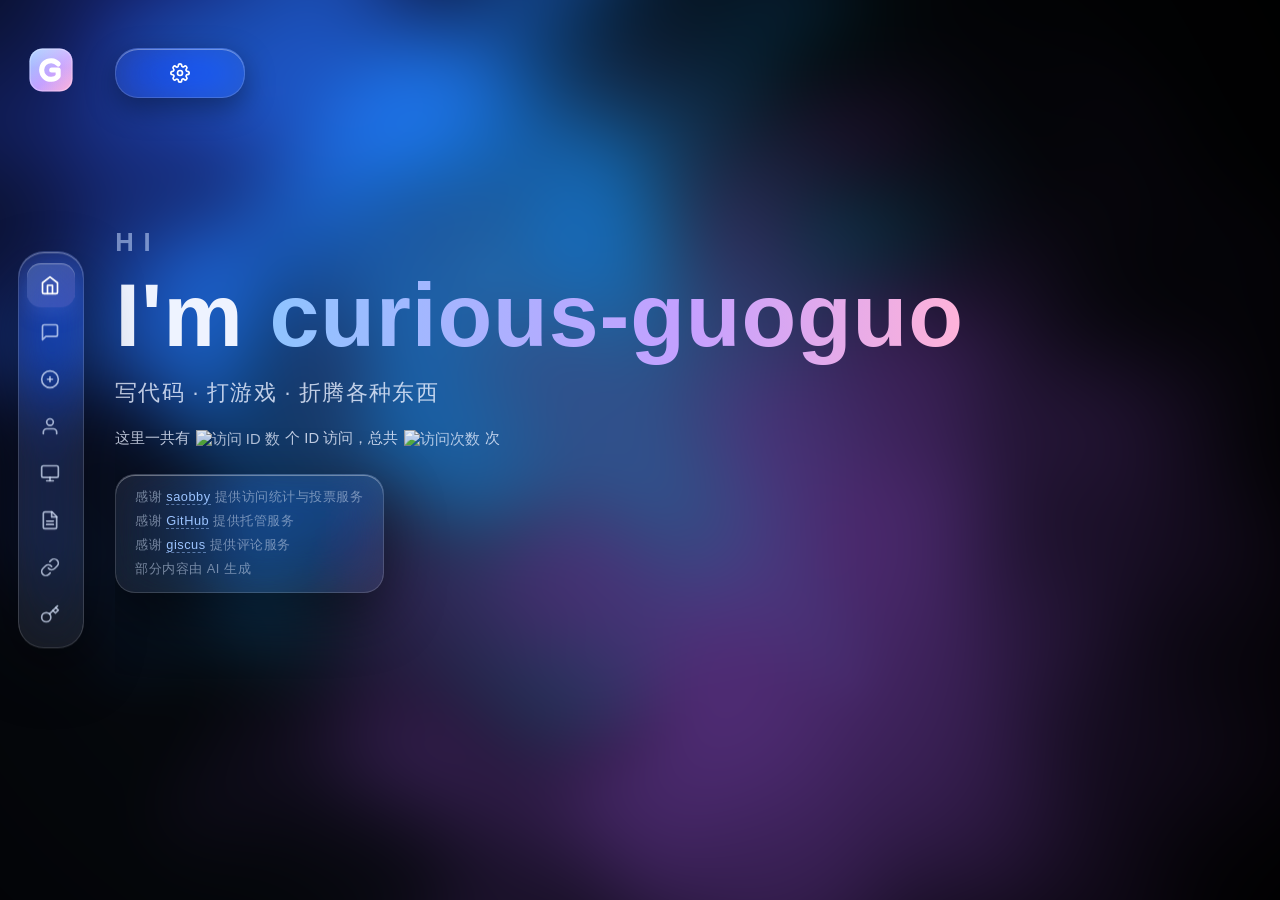
==== commit 6d7cbe96: "Add files via upload" ====
--- a/index.html
+++ b/index.html
@@ -10,7 +10,6 @@
 <link rel="icon" href="logo.svg" type="image/svg+xml">
 <script>
   try {
-    // 【修复点】将 storedLang 改为 prefLang，避免与 core.js 中的 let 变量冲突
     var prefLang = localStorage.getItem('site_lang');
     if (prefLang && prefLang !== 'zh') {
       document.documentElement.classList.add('lang-pending');
@@ -63,7 +62,7 @@
       <svg class="icon" viewBox="0 0 24 24" fill="none" stroke="currentColor" stroke-width="2" stroke-linecap="round" stroke-linejoin="round"><path d="M10 13a5 5 0 0 0 7.54.54l3-3a5 5 0 0 0-7.07-7.07l-1.72 1.71"></path><path d="M14 11a5 5 0 0 0-7.54-.54l-3 3a5 5 0 0 0 7.07 7.07l1.71-1.71"></path></svg>
       <span class="label" data-i18n="nav_links">友情链接</span></a></li>
     <li><a href="#" data-slide="7">
-      <svg class="icon" viewBox="0 0 24 24" fill="none" stroke="currentColor" stroke-width="2" stroke-linecap="round" stroke-linejoin="round"><circle cx="12" cy="12" r="1"></circle><circle cx="19" cy="12" r="1"></circle><circle cx="5" cy="12" r="1"></circle></svg>
+      <svg class="icon" viewBox="0 0 24 24" fill="none" stroke="currentColor" stroke-width="2" stroke-linecap="round" stroke-linejoin="round"><circle cx="7.5" cy="15.5" r="5.5"></circle><path d="M21 2l-9.6 9.6"></path><path d="M15.5 7.5l3 3L22 7l-3-3"></path></svg>
       <span class="label" data-i18n="nav_secret">隐藏关</span></a></li>
   </ul>
 </aside>
@@ -123,7 +122,7 @@
         <span data-i18n="nav_links">友情链接</span>
       </a>
       <a href="#" data-slide="7" class="grid-item">
-        <svg viewBox="0 0 24 24" fill="none" stroke="currentColor" stroke-width="2" stroke-linecap="round" stroke-linejoin="round"><circle cx="12" cy="12" r="1"></circle><circle cx="19" cy="12" r="1"></circle><circle cx="5" cy="12" r="1"></circle></svg>
+        <svg viewBox="0 0 24 24" fill="none" stroke="currentColor" stroke-width="2" stroke-linecap="round" stroke-linejoin="round"><circle cx="7.5" cy="15.5" r="5.5"></circle><path d="M21 2l-9.6 9.6"></path><path d="M15.5 7.5l3 3L22 7l-3-3"></path></svg>
         <span data-i18n="nav_secret">隐藏关</span>
       </a>
       <button type="button" class="grid-item grid-item-settings" id="mobileSettingsBtn" aria-expanded="false">
--- a/style.css
+++ b/style.css
@@ -14,6 +14,7 @@
   --slide-pad-top: clamp(30px, 5vh, 64px);
   --slide-title-size: clamp(1.8rem, 3.2vw, 2.7rem);
   --slide-title-line: 1.2;
+  --slide-pad-left: clamp(104px, 9vw, 134px);
 }
 
 html, body {
@@ -82,6 +83,10 @@
 
 .card-favicon { width: 20px; height: 20px; flex: 0 0 20px; object-fit: contain; }
 .card-logo-wide { height: 20px; width: auto; max-width: 60px; flex: 0 0 auto; object-fit: contain; }
+
+/* 图标按主题反色 */
+html[data-theme="light"] img.invert-light { filter: invert(1); }
+html:not([data-theme="light"]) img.invert-dark { filter: invert(1); }
 
 .card-fallback {
   display: none;
@@ -150,7 +155,7 @@
 
 .slide {
   position: absolute; inset: 0; display: flex; flex-direction: column;
-  padding: var(--slide-pad-top) clamp(20px, 4vw, 56px) 0 clamp(104px, 9vw, 134px);
+  padding: var(--slide-pad-top) clamp(20px, 4vw, 56px) 0 var(--slide-pad-left);
   opacity: 0; visibility: hidden; transform: translateY(16px) scale(.988);
   transition: opacity .42s ease, transform .55s var(--bounce-soft), visibility 0s .42s, padding-left .38s var(--bounce-soft);
   overflow: hidden; z-index: 1;
@@ -337,9 +342,17 @@
 .thanks a:hover { color: #fff; }
 
 /* =========================================================
-   投票卡（桌面）
-   ========================================================= */
-.vote-grid { display: inline-grid; grid-template-columns: max-content; gap: 1rem; max-width: 100%; }
+   投票卡
+   ========================================================= */
+.vote-grid {
+  display: flex;
+  flex-direction: column;
+  align-items: flex-start;   /* ← 原来是 center */
+  gap: 1rem;
+  width: 100%;
+  max-width: 100%;
+}
+
 .vote-card {
   width: 100%; display: flex; flex-direction: column; padding: .75rem 1.25rem;
   border-radius: 18px; text-decoration: none; color: inherit; overflow: hidden;
@@ -349,6 +362,7 @@
   border: 1px solid rgba(255,255,255,.15);
   box-shadow: 0 20px 60px rgba(0,0,0,.45), inset 0 1px 0 rgba(255,255,255,.35);
   transition: transform .4s var(--bounce), box-shadow .38s, border-color .38s, background .38s;
+  box-sizing: border-box;
 }
 .vote-card:hover {
   transform: translateY(-4px);
@@ -356,15 +370,16 @@
   border-color: rgba(255,255,255,.28);
   box-shadow: 0 24px 64px rgba(0,0,0,.5), inset 0 1px 0 rgba(255,255,255,.45);
 }
-.vote-thumb { height: 60px; min-width: 80px; align-self: center; border-radius: 8px; overflow: hidden; }
-.vote-thumb img { display: block; height: 60px; width: 100%; object-fit: contain; border-radius: 8px; transition: transform .6s var(--bounce-soft); filter: invert(1); }
+.vote-thumb { display: flex; align-items: center; justify-content: center; border-radius: 8px; overflow: hidden; }
+.vote-thumb img { display: block; object-fit: contain; border-radius: 8px; transition: transform .6s var(--bounce-soft); filter: invert(1); }
 .vote-card:hover .vote-thumb img { transform: scale(1.03); }
 .vote-info { display: flex; align-items: center; justify-content: center; gap: 1rem; padding-top: .8rem; }
-.vote-name { font-size: 1.5rem; font-weight: 700; color: #eaf2ff; letter-spacing: .02em; }
+.vote-name { font-size: 1.5rem; font-weight: 700; color: #eaf2ff; letter-spacing: .02em; white-space: nowrap; }
 .vote-btn {
   font-size: 1rem; padding: .55rem 1.5rem; border-radius: 999px;
   background: rgba(156,196,255,.16); border: 1px solid rgba(156,196,255,.35);
   color: #cfe1ff; white-space: nowrap; transition: background .25s, color .25s;
+  flex: 0 0 auto;
 }
 .vote-card:hover .vote-btn { background: rgba(156,196,255,.3); color: #fff; }
 
@@ -436,7 +451,7 @@
 .settings-menu-wrapper {
   position: fixed;
   top: calc(var(--slide-pad-top) + var(--slide-title-size) * var(--slide-title-line) / 2 - 22px);
-  left: calc(89px + env(safe-area-inset-left, 0px));
+  left: calc(var(--slide-pad-left) + env(safe-area-inset-left, 0px));
   display: flex; flex-direction: column; align-items: stretch;
   padding: 12px 14px; border-radius: 23px;
   background: rgba(255, 255, 255, 0.08);
@@ -544,67 +559,12 @@
   .home-stat { padding: .7rem .9rem; }
 
   /* ================================================
-     投票卡（手机端垂直排列）
+     投票卡（移动端：尺寸由 JS 控制，仅保留字体与内边距）
      ================================================ */
-  .vote-grid {
-    display: flex;
-    flex-direction: column; /* 垂直排列 */
-    align-items: stretch;
-    gap: 1rem;
-    width: 100%;
-    max-width: 100%;
-    overflow: visible;
-    padding-bottom: 8px;
-  }
-
-  .vote-card {
-    flex: 0 0 auto;
-    display: flex;
-    flex-direction: column;
-    padding: .75rem;
-    border-radius: 18px;
-    overflow: hidden;
-    box-sizing: border-box;
-    width: 100%; /* 占满整行 */
-  }
-
-  /* 统一取消主/次卡区分，全部宽度占满 */
-  .vote-card .vote-thumb {
-    display: flex;
-    align-items: center;
-    justify-content: center;
-    overflow: hidden;
-    border-radius: 12px;
-    width: 100%;
-    height: auto;
-    aspect-ratio: var(--img-ar, 1); /* 方案1A：按图片原始比例 */
-    align-self: stretch;
-    min-width: 0;
-    min-height: 0;
-  }
-
-  .vote-thumb img {
-    width: 100%;
-    height: 100%;
-    object-fit: contain;
-    border-radius: 12px;
-    filter: invert(1);
-  }
-
-  /* 名字和按钮同一行居中 */
-  .vote-info {
-    flex: 0 0 auto;
-    display: flex;
-    flex-direction: row; 
-    align-items: center;
-    justify-content: center; /* 居中对齐 */
-    padding-top: .7rem;
-    gap: 1rem; /* 名字和按钮的间距 */
-    width: 100%;
-  }
-  
+  .vote-card { padding: .75rem; }
+  .vote-info { flex: 0 0 auto; flex-direction: row; padding-top: .7rem; gap: 1rem; width: 100%; }
   .vote-name { font-size: 1.25rem; }
-  .vote-btn { font-size: .9rem; padding: .5rem 1.2rem; }
+  .vote-btn  { font-size: .9rem; padding: .5rem 1.2rem; }
 
   /* 移动端分裂卡 */
   .split-card { padding: 1.15rem 1.25rem; }
@@ -689,12 +649,12 @@
   @media (hover: hover) { .grid-item:hover { background: rgba(255, 255, 255, .15); } }
   .grid-item:active { background: rgba(255, 255, 255, .15); transform: scale(.96); }
   .grid-item:focus-visible { outline: 2px solid var(--accent); outline-offset: 2px; }
-  /* 设置按钮改为单格，填满空位 */
-  .grid-item-settings { 
-    grid-column: span 1; 
-    flex-direction: column; 
-    gap: 6px; 
-    font-size: .8rem; 
+  .grid-item-settings { grid-column: span 1; flex-direction: column; gap: 6px; font-size: .8rem; }
+
+  /* 移动端宫格 active 高亮 */
+  .mobile-bottom-nav .grid-item.active {
+    background: rgba(156, 196, 255, .22);
+    color: #fff;
   }
 
   .is-hidden { display: none !important; }
@@ -905,6 +865,10 @@
 html[data-theme="light"] .grid-item { background: rgba(0, 0, 0, .04); color: #1e3a6a; }
 html[data-theme="light"] .grid-item:active,
 html[data-theme="light"] .grid-item:hover { background: rgba(0, 0, 0, .08); }
+html[data-theme="light"] .mobile-bottom-nav .grid-item.active {
+  background: rgba(90, 140, 220, .22);
+  color: #1a2332;
+}
 html[data-theme="light"] .drawer-divider { background: rgba(80, 110, 180, .14); }
 html[data-theme="light"] .settings-icon { color: #1e3a6a; }
 html[data-theme="light"] .settings-trigger { color: rgba(40, 60, 90, .85); }
